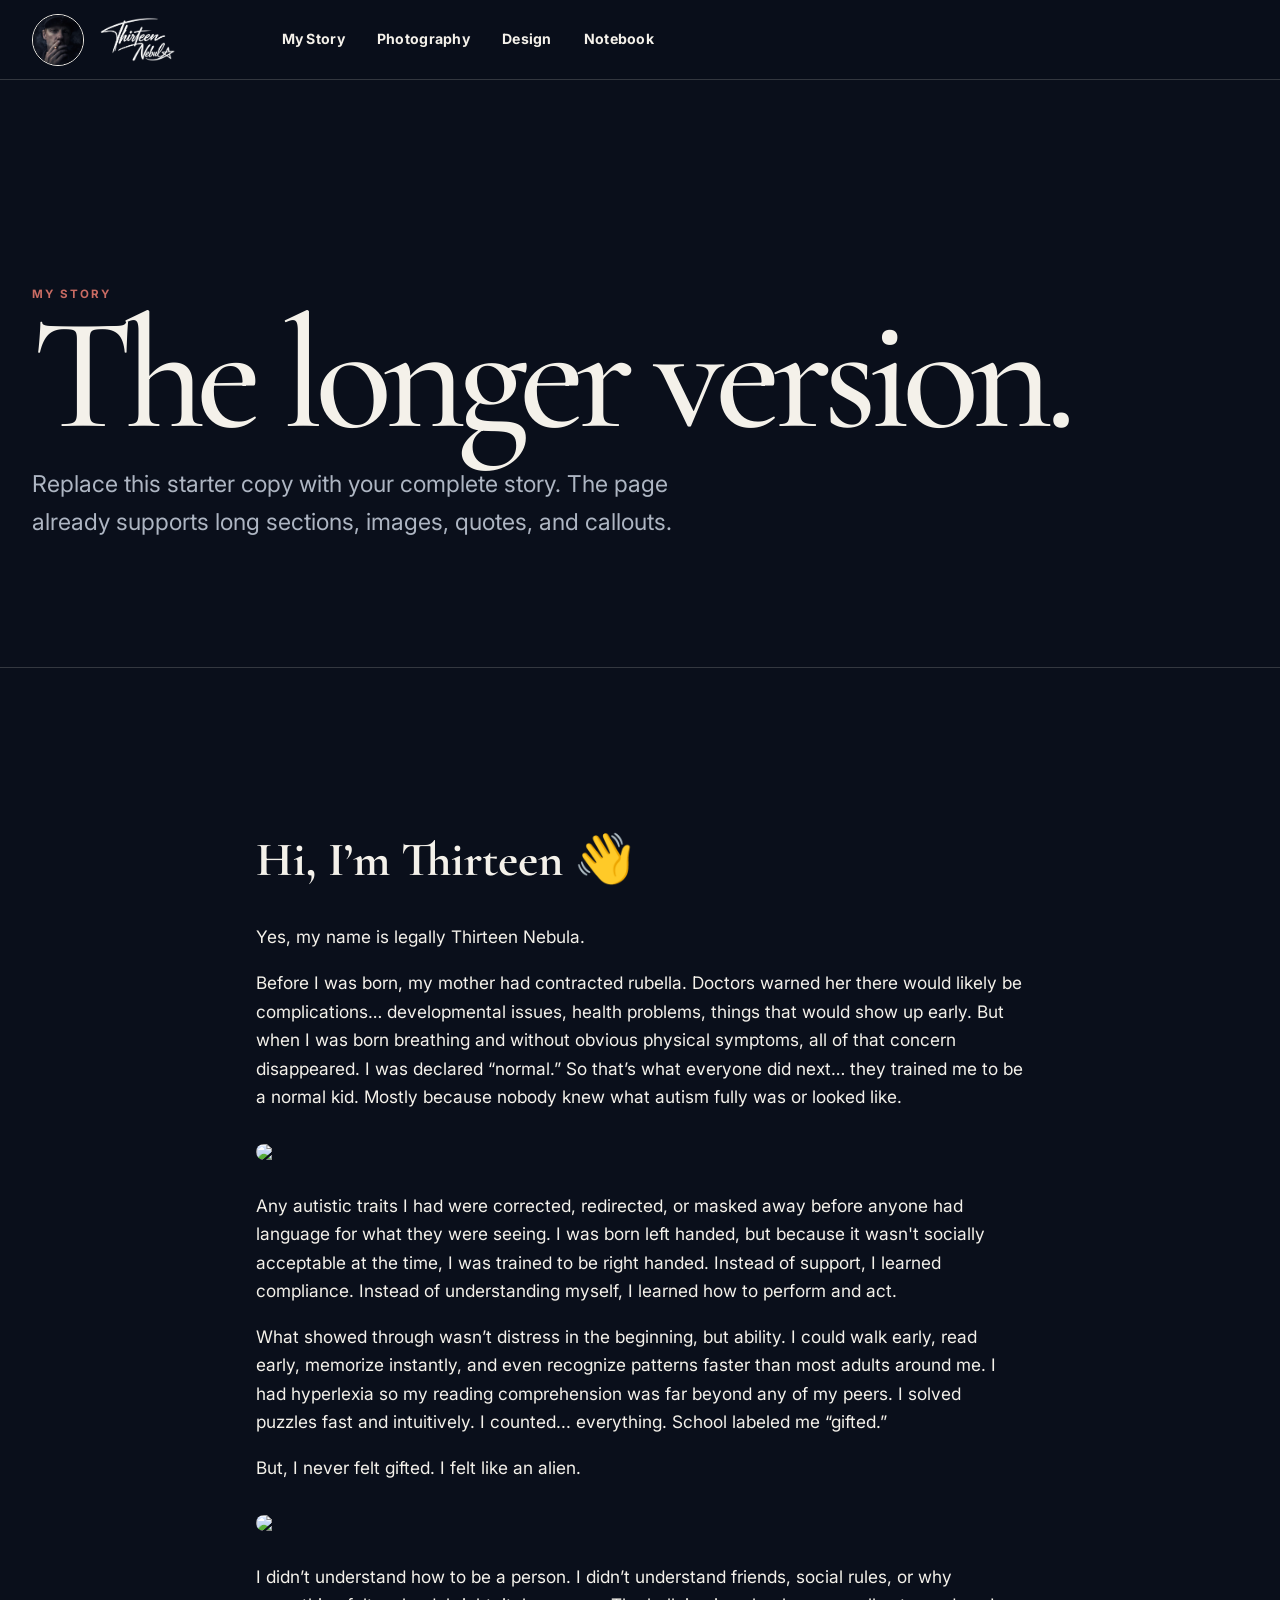
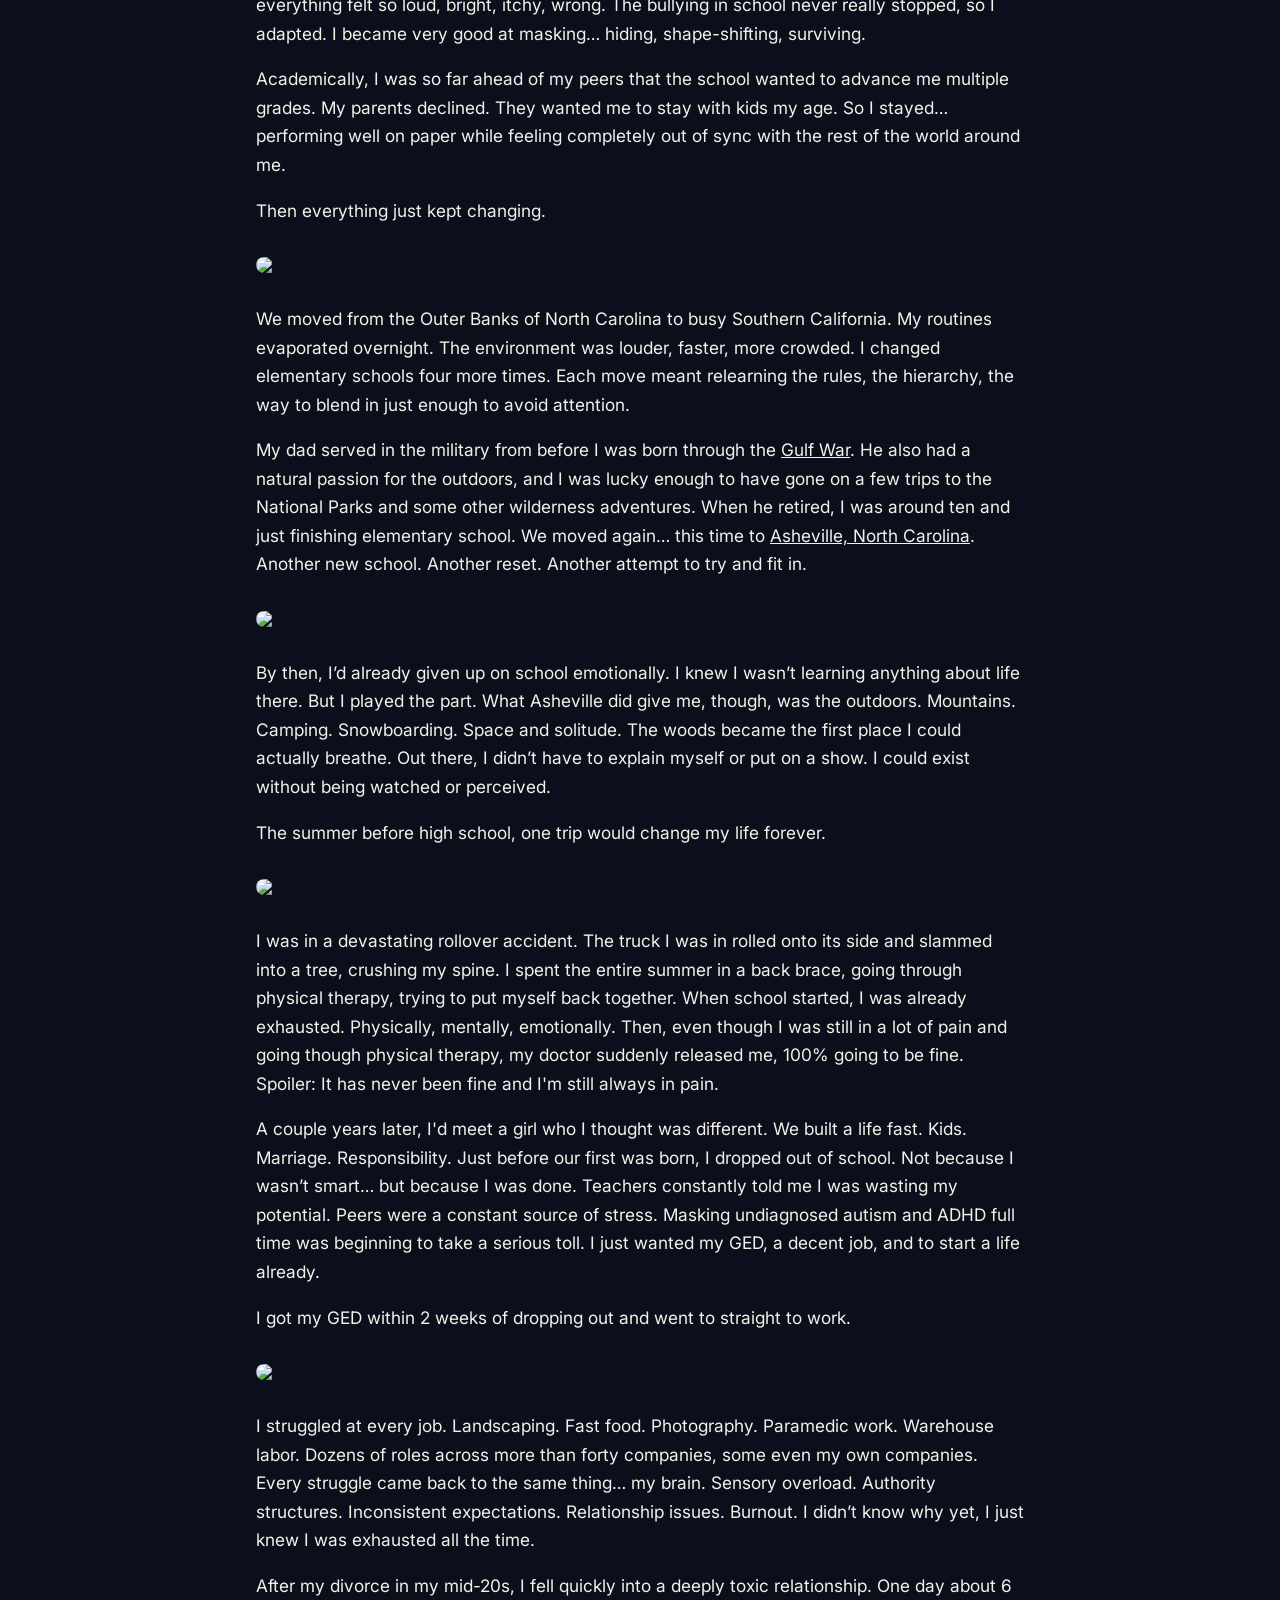
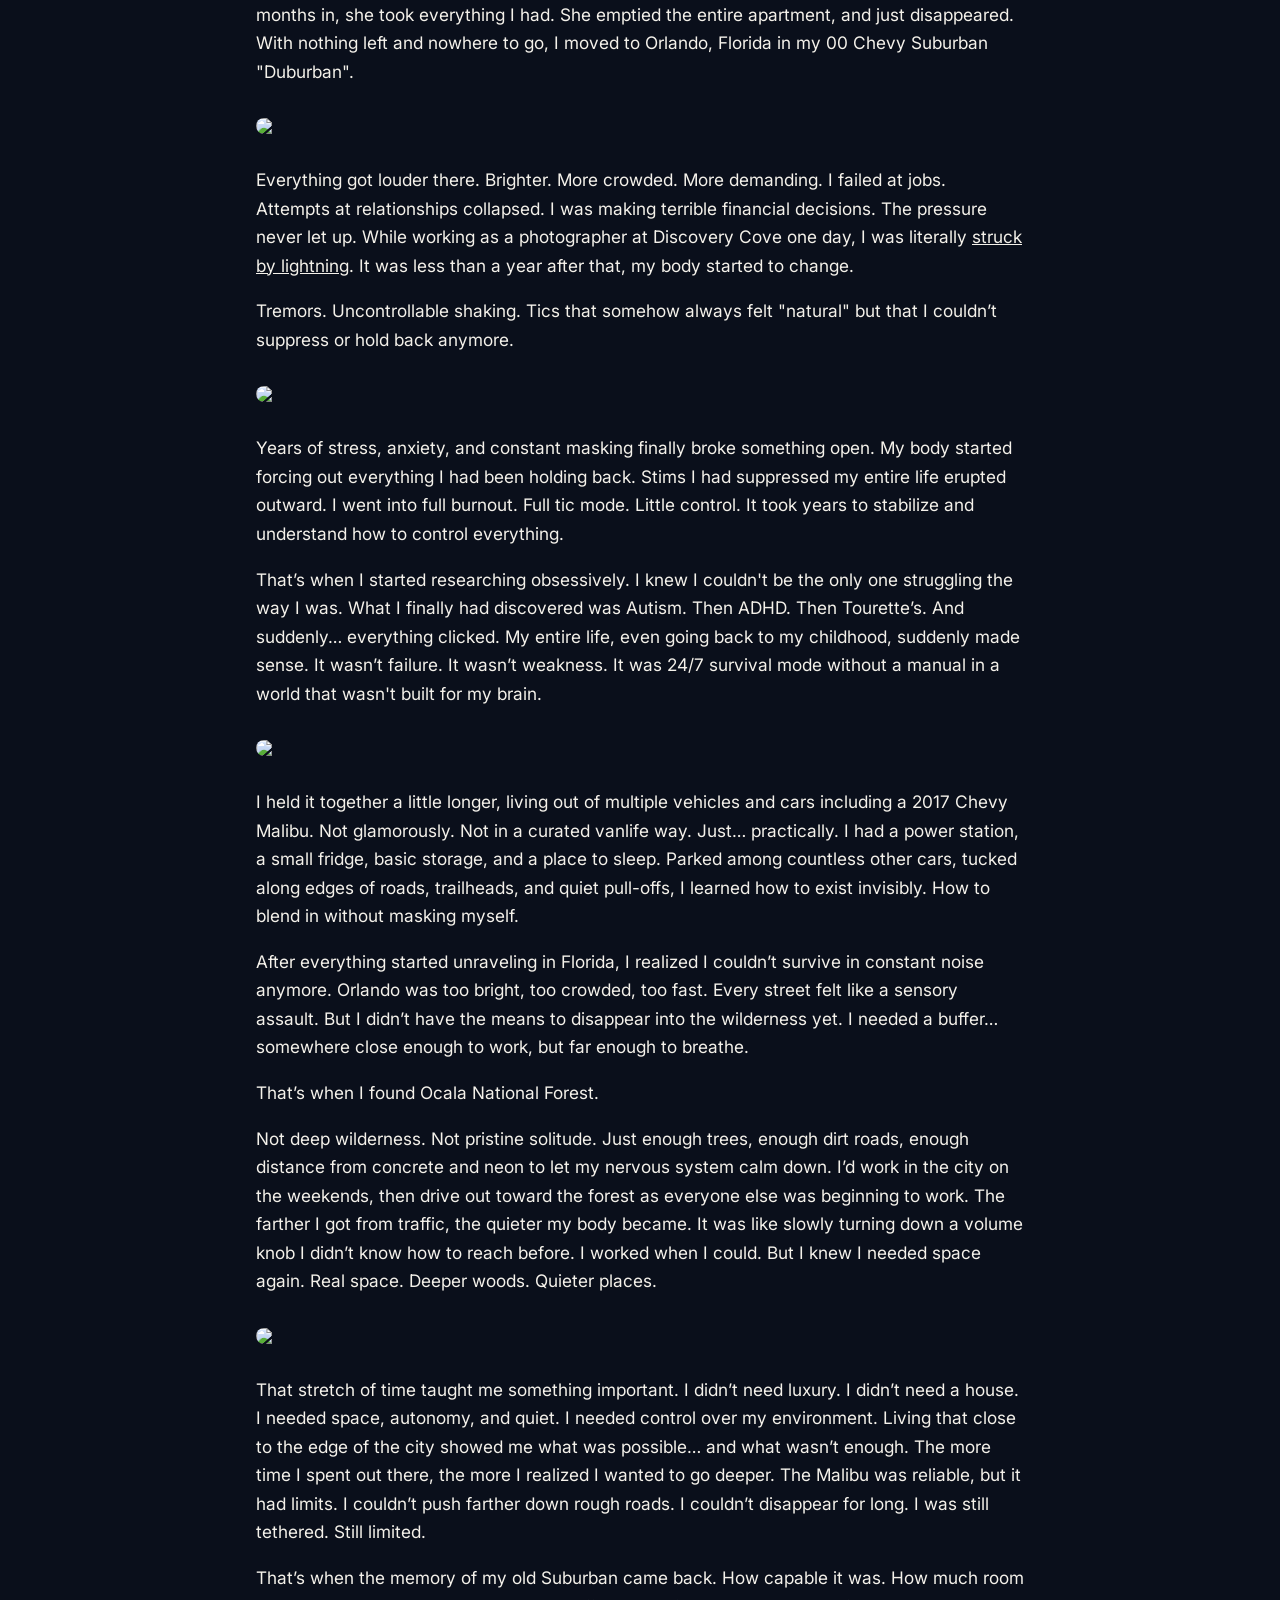
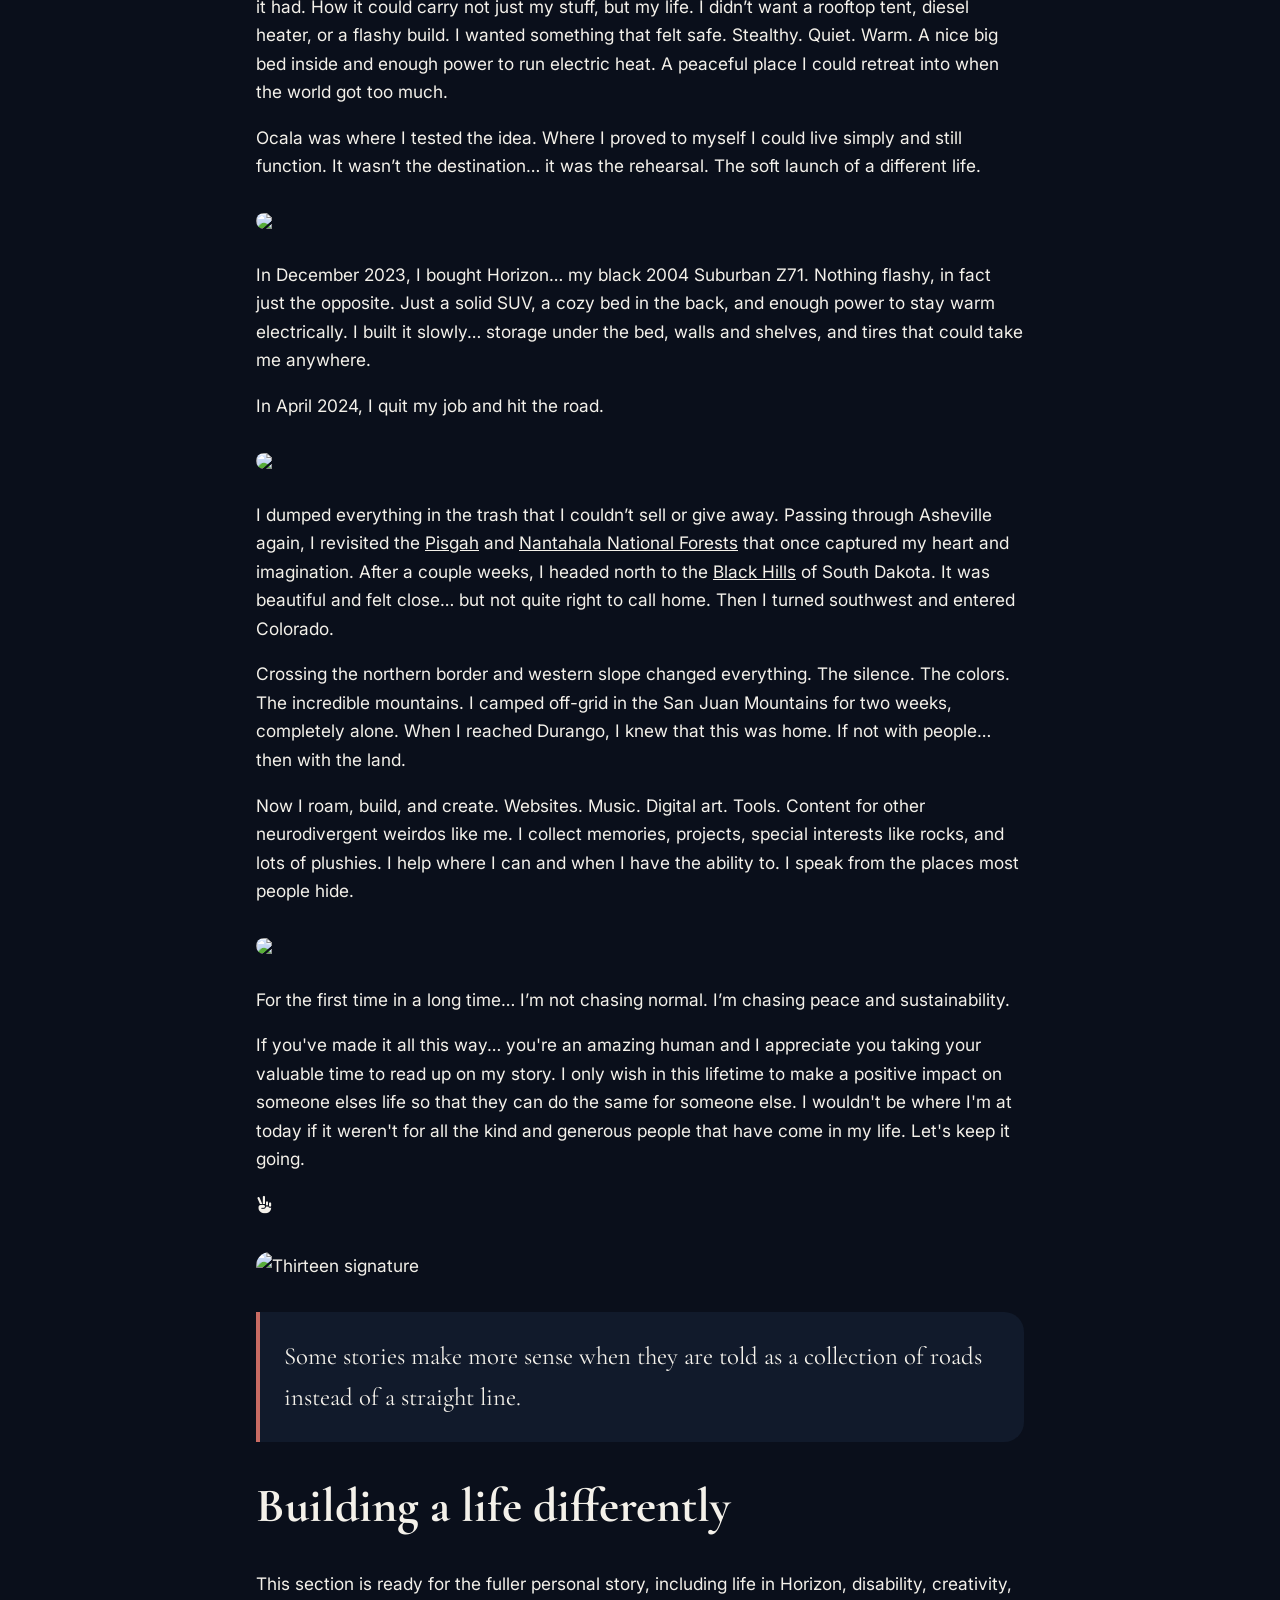
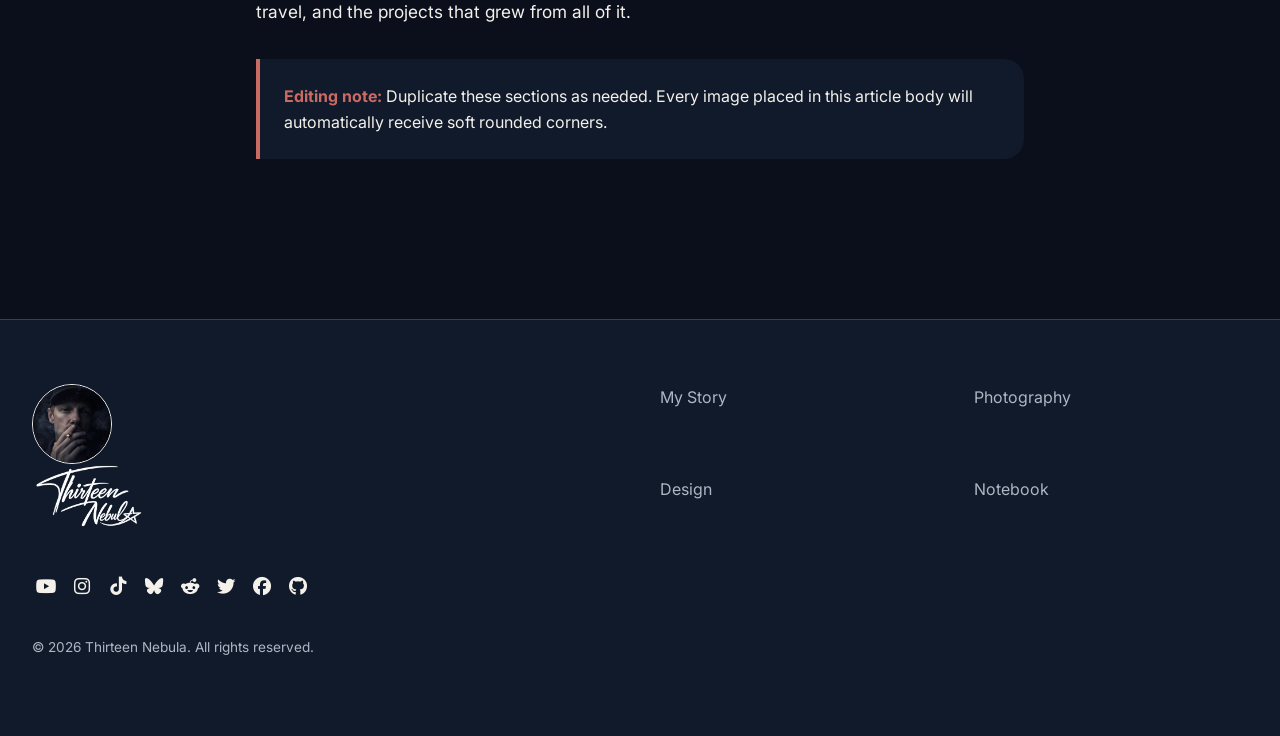
==== about.html @ b80ba657 "Replace text signature with image in about.html Updated the signature section with an image instead " ====
<!doctype html>
<html lang="en" data-theme="dark">
  <head>
    <meta charset="utf-8">
    <meta name="viewport" content="width=device-width,initial-scale=1">
    <meta name="description" content="Personal website of Thirteen Nebula.">
    <title>My Story | Thirteen Nebula</title>
    <link rel="stylesheet" href="css/styles.css">
    <script src="js/scripts.js" defer></script>
  </head>
  <body>
    <a class="skip-link" href="#main">Skip to content</a>
    <div data-include="includes/header.htm"></div>
    <main id="main">
      <header class="page-hero">
        <div class="shell">
          <p class="eyebrow">My Story</p>
          <h1 class="display">The longer version.</h1>
          <p class="lede">Replace this starter copy with your complete story. The page already supports long sections, images, quotes, and callouts.</p>
        </div>
      </header>
      <article class="article-body">
        <h2>Hi, I’m Thirteen 👋</h2>
          <p>Yes, my name is legally Thirteen Nebula.</p>
          <p>Before I was born, my mother had contracted rubella. Doctors warned her there would likely be complications… developmental issues, health problems, things that would show up early. But when I was born breathing and without obvious physical symptoms, all of that concern disappeared. I was declared “normal.” So that’s what everyone did next… they trained me to be a normal kid. Mostly because nobody knew what autism fully was or looked like.</p>
          <p><img src="/assets/images/about-01.jpeg" class="post-img" /></p>
          <p>Any autistic traits I had were corrected, redirected, or masked away before anyone had language for what they were seeing. I was born left handed, but because it wasn't socially acceptable at the time, I was trained to be right handed. Instead of support, I learned compliance. Instead of understanding myself, I learned how to perform and act.</p>
          <p>What showed through wasn’t distress in the beginning, but ability. I could walk early, read early, memorize instantly, and even recognize patterns faster than most adults around me. I had hyperlexia so my reading comprehension was far beyond any of my peers. I solved puzzles fast and intuitively. I counted... everything. School labeled me “gifted.”</p>
          <p>But, I never felt gifted. I felt like an alien.</p>
          <p><img src="/assets/images/about-02.jpeg" class="post-img" /></p>
          <p>I didn’t understand how to be a person. I didn’t understand friends, social rules, or why everything felt so loud, bright, itchy, wrong. The bullying in school never really stopped, so I adapted. I became very good at masking… hiding, shape-shifting, surviving.</p>
          <p>Academically, I was so far ahead of my peers that the school wanted to advance me multiple grades. My parents declined. They wanted me to stay with kids my age. So I stayed… performing well on paper while feeling completely out of sync with the rest of the world around me.</p>
          <p>Then everything just kept changing.</p>
          <p><img src="/assets/images/about-03.jpeg" class="post-img" /></p>
          <p>We moved from the Outer Banks of North Carolina to busy Southern California. My routines evaporated overnight. The environment was louder, faster, more crowded. I changed elementary schools four more times. Each move meant relearning the rules, the hierarchy, the way to blend in just enough to avoid attention.</p>
          <p>My dad served in the military from before I was born through the <a href="https://en.wikipedia.org/wiki/Gulf_War" target="_blank">Gulf War</a>. He also had a natural passion for the outdoors, and I was lucky enough to have gone on a few trips to the National Parks and some other wilderness adventures. When he retired, I was around ten and just finishing elementary school. We moved again… this time to <a href="https://www.exploreasheville.com" target="_blank">Asheville, North Carolina</a>. Another new school. Another reset. Another attempt to try and fit in.</p>
          <p><img src="/assets/images/about-04.jpeg" class="post-img" /></p>
          <p>By then, I’d already given up on school emotionally. I knew I wasn’t learning anything about life there. But I played the part. What Asheville did give me, though, was the outdoors. Mountains. Camping. Snowboarding. Space and solitude. The woods became the first place I could actually breathe. Out there, I didn’t have to explain myself or put on a show. I could exist without being watched or perceived.</p>
          <p>The summer before high school, one trip would change my life forever.</p>
          <p><img src="/assets/images/about-05.jpeg" class="post-img" /></p>
          <p>I was in a devastating rollover accident. The truck I was in rolled onto its side and slammed into a tree, crushing my spine. I spent the entire summer in a back brace, going through physical therapy, trying to put myself back together. When school started, I was already exhausted. Physically, mentally, emotionally. Then, even though I was still in a lot of pain and going though physical therapy, my doctor suddenly released me, 100% going to be fine. Spoiler: It has never been fine and I'm still always in pain.</p>
          <p>A couple years later, I'd meet a girl who I thought was different. We built a life fast. Kids. Marriage. Responsibility. Just before our first was born, I dropped out of school. Not because I wasn’t smart… but because I was done. Teachers constantly told me I was wasting my potential. Peers were a constant source of stress. Masking undiagnosed autism and ADHD full time was beginning to take a serious toll. I just wanted my GED, a decent job, and to start a life already.</p>
          <p>I got my GED within 2 weeks of dropping out and went to straight to work.</p>
          <p><img src="/assets/images/about-06.jpeg" class="post-img" /></p>
          <p>I struggled at every job. Landscaping. Fast food. Photography. Paramedic work. Warehouse labor. Dozens of roles across more than forty companies, some even my own companies. Every struggle came back to the same thing… my brain. Sensory overload. Authority structures. Inconsistent expectations. Relationship issues. Burnout. I didn’t know why yet, I just knew I was exhausted all the time.</p>
          <p>After my divorce in my mid-20s, I fell quickly into a deeply toxic relationship. One day about 6 months in, she took everything I had. She emptied the entire apartment, and just disappeared. With nothing left and nowhere to go, I moved to Orlando, Florida in my 00 Chevy Suburban "Duburban".</p>
          <p><img src="/assets/images/about-07.jpeg" class="post-img" /></p>
          <p>Everything got louder there. Brighter. More crowded. More demanding. I failed at jobs. Attempts at relationships collapsed. I was making terrible financial decisions. The pressure never let up. While working as a photographer at Discovery Cove one day, I was literally <a href="https://www.youtube.com/watch?v=GRbtaZYncjo" target="_blank">struck by lightning</a>. It was less than a year after that, my body started to change.</p>
          <p>Tremors. Uncontrollable shaking. Tics that somehow always felt "natural" but that I couldn’t suppress or hold back anymore.</p>
          <p><img src="/assets/images/about-08.gif" class="post-img" /></p>
          <p>Years of stress, anxiety, and constant masking finally broke something open. My body started forcing out everything I had been holding back. Stims I had suppressed my entire life erupted outward. I went into full burnout. Full tic mode. Little control. It took years to stabilize and understand how to control everything.</p>
          <p>That’s when I started researching obsessively. I knew I couldn't be the only one struggling the way I was. What I finally had discovered was Autism. Then ADHD. Then Tourette’s. And suddenly… everything clicked. My entire life, even going back to my childhood, suddenly made sense. It wasn’t failure. It wasn’t weakness. It was 24/7 survival mode without a manual in a world that wasn't built for my brain.</p>
          <p><img src="/assets/images/about-09.jpeg" class="post-img" /></p
          <p>I held it together a little longer, living out of multiple vehicles and cars including a 2017 Chevy Malibu. Not glamorously. Not in a curated vanlife way. Just… practically. I had a power station, a small fridge, basic storage, and a place to sleep. Parked among countless other cars, tucked along edges of roads, trailheads, and quiet pull-offs, I learned how to exist invisibly. How to blend in without masking myself.</p>
          <p>After everything started unraveling in Florida, I realized I couldn’t survive in constant noise anymore. Orlando was too bright, too crowded, too fast. Every street felt like a sensory assault. But I didn’t have the means to disappear into the wilderness yet. I needed a buffer… somewhere close enough to work, but far enough to breathe.</p>
          <p>That’s when I found Ocala National Forest.</p>
          <p>Not deep wilderness. Not pristine solitude. Just enough trees, enough dirt roads, enough distance from concrete and neon to let my nervous system calm down. I’d work in the city on the weekends, then drive out toward the forest as everyone else was beginning to work. The farther I got from traffic, the quieter my body became. It was like slowly turning down a volume knob I didn’t know how to reach before. I worked when I could. But I knew I needed space again. Real space. Deeper woods. Quieter places.</p>
          <p><img src="/assets/images/about-10.jpeg" class="post-img" /></p>
          <p>That stretch of time taught me something important. I didn’t need luxury. I didn’t need a house. I needed space, autonomy, and quiet. I needed control over my environment. Living that close to the edge of the city showed me what was possible… and what wasn’t enough. The more time I spent out there, the more I realized I wanted to go deeper. The Malibu was reliable, but it had limits. I couldn’t push farther down rough roads. I couldn’t disappear for long. I was still tethered. Still limited.</p>
          <p>That’s when the memory of my old Suburban came back. How capable it was. How much room it had. How it could carry not just my stuff, but my life. I didn’t want a rooftop tent, diesel heater, or a flashy build. I wanted something that felt safe. Stealthy. Quiet. Warm. A nice big bed inside and enough power to run electric heat. A peaceful place I could retreat into when the world got too much.</p>
          <p>Ocala was where I tested the idea. Where I proved to myself I could live simply and still function. It wasn’t the destination… it was the rehearsal. The soft launch of a different life.</p>
          <p><img src="/assets/images/about-11.jpeg" class="post-img" /></p>
          <p>In December 2023, I bought Horizon… my black 2004 Suburban Z71. Nothing flashy, in fact just the opposite. Just a solid SUV, a cozy bed in the back, and enough power to stay warm electrically. I built it slowly… storage under the bed, walls and shelves, and tires that could take me anywhere.</p>
          <p>In April 2024, I quit my job and hit the road.</p>
          <p><img src="/assets/images/about-12.jpeg" class="post-img" /></p>
          <p>I dumped everything in the trash that I couldn’t sell or give away. Passing through Asheville again, I revisited the <a href="https://www.fs.usda.gov/r08/northcarolina/recreation/pisgah-national-forest" target="_blank">Pisgah</a> and <a href="https://www.fs.usda.gov/r08/northcarolina/recreation/nantahala-national-forest" target="_blank">Nantahala National Forests</a> that once captured my heart and imagination. After a couple weeks, I headed north to the <a href="https://www.blackhillsbadlands.com/" target="_blank">Black Hills</a> of South Dakota. It was beautiful and felt close… but not quite right to call home. Then I turned southwest and entered Colorado.</p>
          <p>Crossing the northern border and western slope changed everything. The silence. The colors. The incredible mountains. I camped off-grid in the San Juan Mountains for two weeks, completely alone. When I reached Durango, I knew that this was home. If not with people… then with the land.</p>
          <p>Now I roam, build, and create. Websites. Music. Digital art. Tools. Content for other neurodivergent weirdos like me. I collect memories, projects, special interests like rocks, and lots of plushies. I help where I can and when I have the ability to. I speak from the places most people hide.</p>
          <p><img src="/assets/images/about-13.jpeg" class="post-img" /></p>
          <p>For the first time in a long time… I’m not chasing normal. I’m chasing peace and sustainability.</p>
          <p>If you've made it all this way… you're an amazing human and I appreciate you taking your valuable time to read up on my story. I only wish in this lifetime to make a positive impact on someone elses life so that they can do the same for someone else. I wouldn't be where I'm at today if it weren't for all the kind and generous people that have come in my life. Let's keep it going.</p>
          <div class="post-signature"><i class="fa-solid fa-hand-peace"></i>&nbsp;<img src="img/signature-tw" alt="Thirteen signature"></div>
        <blockquote>Some stories make more sense when they are told as a collection of roads instead of a straight line.</blockquote>
        <h2>Building a life differently</h2>
        <p>This section is ready for the fuller personal story, including life in Horizon, disability, creativity, travel, and the projects that grew from all of it.</p>
        <div class="callout">
          <strong>Editing note:</strong> Duplicate these sections as needed. Every image placed in this article body will automatically receive soft rounded corners.
        </div>
      </article>
    </main>
    
    <div data-include="includes/footer.htm"></div>
    
  </body>
</html>
---- css/styles.css ----
@import url('https://fonts.googleapis.com/css2?family=Cormorant+Garamond:wght@500;600&family=Inter:wght@400;500;600;700&display=swap');
@import url('https://cdnjs.cloudflare.com/ajax/libs/font-awesome/6.7.2/css/all.min.css');

:root{
  --bg:#0a0f1b;
  --surface:#111a2b;
  --surface-2:#182338;
  --text:#f4f1ea;
  --muted:#aeb6c3;
  --accent:#c96b63;
  --line:rgba(244,241,234,.18);
  --shadow:0 24px 70px rgba(0,0,0,.3);
  --radius:1.25rem;
  --nav-h:5rem;
  color-scheme:dark
}
:root[data-theme="light"]{
  --bg:#f7f5f0;
  --surface:#fff;
  --surface-2:#ebe8e1;
  --text:#111827;
  --muted:#596272;
  --accent:#a84f48;
  --line:rgba(17,24,39,.18);
  --shadow:0 24px 70px rgba(17,24,39,.12);
  color-scheme:light
}
*{box-sizing:border-box}html{scroll-behavior:smooth;scroll-padding-top:6rem}body{margin:0;background:var(--bg);color:var(--text);font-family:Inter,Arial,sans-serif;line-height:1.65}
body.menu-open{overflow:hidden}img{display:block;max-width:100%}a{color:inherit}
button,input,select{font:inherit}.shell{width:min(100% - 2rem,78rem);margin-inline:auto}
.skip-link{position:fixed;left:1rem;top:-4rem;z-index:1000;background:var(--accent);padding:.75rem 1rem;border-radius:999px}
.skip-link:focus{top:1rem}
.eyebrow{margin:0;color:var(--accent);font-size:.72rem;font-weight:700;letter-spacing:.17em;text-transform:uppercase}
.signature-h{width:80vw;height:auto;margin:0;}
.display{margin:.4rem 0;font-family:'Cormorant Garamond',Georgia,serif;font-size:clamp(4.5rem,15vw,10rem);font-weight:500;line-height:.82;letter-spacing:-.055em}
.section-title{max-width:11ch;margin:.45rem 0 1.4rem;font-family:'Cormorant Garamond',Georgia,serif;font-size:clamp(3rem,8vw,6.3rem);font-weight:500;line-height:.9;letter-spacing:-.045em}
.lede{max-width:42rem;font-size:clamp(1.1rem,2.4vw,1.45rem);color:var(--muted)}
.section{padding-block:clamp(5rem,11vw,10rem)}
.section--surface{background:var(--surface)}
.button,.text-link{
  display:inline-flex;
  align-items:center;
                   gap:.65rem;
                   border:1px solid var(--line);
                   border-radius:999px;
                   padding:.82rem 1.15rem;
                   background:transparent;
                   color:var(--text);
                   font-weight:700;
                   text-decoration:none;
                   cursor:pointer}
.button:hover,.button:focus-visible,.text-link:hover,.text-link:focus-visible{border-color:var(--accent);color:var(--accent)}
.site-header{position:fixed;inset:auto 1rem 1rem auto;z-index:100}
.menu-toggle{width:4.3rem;height:4.3rem;border:1px solid rgba(255,255,255,.6);border-radius:50%;padding:.22rem;background:#0a0f1b;box-shadow:var(--shadow);cursor:pointer}
.menu-toggle img{width:100%;height:100%;border-radius:50%;object-fit:cover}
.nav-panel{position:fixed;inset:0;display:flex;flex-direction:column;padding:clamp(2rem,8vw,5rem);background:var(--bg);transform:translateY(105%);transition:transform .35s ease;overflow:auto}
.menu-open .nav-panel{transform:none}
.nav-brand{display:grid;justify-items:start;gap:1rem;text-decoration:none}
.nav-brand__profile{width:6rem;aspect-ratio:1;border-radius:50%;border:1px solid var(--text);object-fit:cover}
.nav-brand__signature{width:min(17rem,70vw);max-height:5rem;object-fit:contain;object-position:left center}
.nav-links{display:grid;gap:.25rem;margin:2.5rem 0}
.nav-links a{font-family:'Cormorant Garamond',Georgia,serif;font-size:clamp(2.5rem,11vw,5rem);line-height:1;text-decoration:none}
.nav-links a:hover{color:var(--accent)}
.nav-actions{display:flex;align-items:center;gap:.75rem;margin-top:auto}
.icon-button {
  display: grid;
  place-items: center;
  width: 2.7rem;
  height: 2.7rem;
  border: 1px solid var(--line);
  border-radius: 50%;
  background: transparent;
  color: var(--text);
  cursor: pointer;
}

.socials {
  display: flex;
  flex-wrap: nowrap;
  align-items: center;
  gap: 0.3rem;
}

.socials a {
  display: grid;
  place-items: center;
  width: 1.8rem;
  height: 2.2rem;
  padding: 0;
  border: 0;
  border-radius: 0;
  background: transparent;
  color: var(--text);
  font-size: 1.15rem;
  text-decoration: none;
}

.socials a:hover,
.socials a:focus-visible {
  color: var(--accent);
}

.nav-close {
  position: absolute;
  right: 1.25rem;
  top: 1.25rem;
}
.socials{display:flex;flex-wrap:wrap;gap:.45rem}
.nav-close{position:absolute;right:1.25rem;top:1.25rem}
.hero{min-height:100svh;display:grid;align-items:end;position:relative;isolation:isolate}
.hero__media{position:absolute;inset:0;z-index:-2;width:100%;height:100%;object-fit:cover}
.hero::after{content:'';position:absolute;inset:0;z-index:-1;background:linear-gradient(to top,rgba(5,8,15,.96),rgba(5,8,15,.34) 55%,rgba(5,8,15,.12)),linear-gradient(to right,rgba(5,8,15,.55),transparent 70%)}
.hero__copy{padding-block:9rem 3rem}
.hero .lede{color:#e1e5eb}
.hero .eyebrow,.hero .display,.hero .lede{color:#f4f1ea}
.story-grid{display:grid;gap:2rem}
.story-copy{max-width:42rem}
.gallery-grid{display:grid;gap:1rem}
.media-card{position:relative;overflow:hidden;border-radius:var(--radius);background:var(--surface-2);min-height:25rem}
.media-card img{width:100%;height:100%;object-fit:cover;transition:transform .5s ease}
.media-card:hover img{transform:scale(1.025)}
.media-card__label{
  position:absolute;
  inset:auto 1rem 1rem;
  display:flex;
  justify-content:space-between;
  gap:1rem;
  padding:.75rem 1rem;
  border-radius:999px;
  background:rgba(7,10,18,.76);
  color:#fff;
  backdrop-filter:blur(10px);
}
.numbers{padding-block:clamp(3.5rem,8vw,6rem);border-block:1px solid var(--line)}
.numbers-grid{display:grid;grid-template-columns:repeat(2,1fr);gap:1px;background:var(--line)}
.stat{min-height:12rem;display:grid;place-items:center;text-align:center;padding:1.5rem;background:var(--bg)}
.stat i{font-size:1.75rem;color:var(--accent)}
.stat strong{display:block;font-size:clamp(2.5rem,6vw,3.8rem);line-height:1}
.stat span{color:var(--muted);font-size:.82rem}
.stat.is-visible{animation:stat-pop 1.2s cubic-bezier(.2,.9,.2,1)}@keyframes stat-pop{0%{transform:translateY(2rem) scale(.94);opacity:0}60%{transform:translateY(-.35rem) scale(1.035);opacity:1}100%{transform:none}}
.post-grid{display:grid;gap:1.25rem}
.post-card{display:grid;overflow:hidden;border:1px solid var(--line);border-radius:var(--radius);background:var(--surface);text-decoration:none;box-shadow:0 0 0 transparent;transition:transform .25s,box-shadow .25s}
.post-card:hover{transform:translateY(-5px);box-shadow:var(--shadow)}.post-card img{width:100%;height:15rem;object-fit:cover}
.post-card__body{padding:1.4rem}
.post-meta{display:flex;flex-wrap:wrap;gap:.55rem;margin-bottom:.9rem;color:var(--muted);font-size:.76rem;text-transform:uppercase;letter-spacing:.08em}
.post-meta span{padding:.25rem .55rem;border:1px solid var(--line);border-radius:999px}
.post-card h3{margin:0 0 .6rem;font-family:'Cormorant Garamond',Georgia,serif;font-size:2.1rem;line-height:1}
.post-card p{margin:0;color:var(--muted)}
.page-hero{padding-block:clamp(9rem,16vw,13rem) clamp(4rem,8vw,7rem);border-bottom:1px solid var(--line)}
.filters{display:grid;gap:1rem;margin:2rem 0 3rem;padding:1.25rem;border:1px solid var(--line);border-radius:var(--radius);background:var(--surface)}
.field{display:grid;gap:.4rem}
.field label{font-size:.78rem;font-weight:700;text-transform:uppercase;letter-spacing:.08em;color:var(--muted)}
.field input,.field select{width:100%;border:1px solid var(--line);border-radius:.8rem;padding:.85rem 1rem;background:var(--bg);color:var(--text)}
.archive-group{margin-bottom:4rem}
.archive-group h2{font-family:'Cormorant Garamond',Georgia,serif;font-size:clamp(2.4rem,6vw,4rem);font-weight:500}
.folder-note{color:var(--muted)}
.article-hero{
  min-height:75svh;
  display:grid;
  align-items:end;
  position:relative;
  isolation:isolate;
  color:#fff
}
.article-hero img{position:absolute;inset:0;z-index:-2;width:100%;height:100%;object-fit:cover}
.article-hero::after{content:'';position:absolute;inset:0;z-index:-1;background:linear-gradient(to top,rgba(5,8,15,.96),rgba(5,8,15,.18))}
.article-hero__copy{padding-block:8rem 3rem}
.article-title{max-width:12ch;margin:.6rem 0;font-family:'Cormorant Garamond',Georgia,serif;font-size:clamp(3.6rem,10vw,8rem);font-weight:500;line-height:.86;letter-spacing:-.045em}
.article-body{width:min(100% - 2rem,48rem);margin-inline:auto;padding-block:clamp(4rem,10vw,8rem);font-size:1.08rem}
.article-body h2,.article-body h3{font-family:'Cormorant Garamond',Georgia,serif;line-height:1}
.article-body h2{font-size:3rem}
.article-body h3{font-size:2rem}
.article-body img{margin:2rem 0;border-radius:var(--radius)}
blockquote,.callout{margin:2rem 0;padding:1.5rem;border-left:4px solid var(--accent);border-radius:0 var(--radius) var(--radius) 0;background:var(--surface);font-family:'Cormorant Garamond',Georgia,serif;font-size:1.55rem}
.callout{font-family:Inter,Arial,sans-serif;font-size:1rem}
.callout strong{color:var(--accent)}
pre{overflow:auto;margin:2rem 0;padding:1.25rem;border:1px solid var(--line);border-radius:var(--radius);background:#050913;color:#eef2ff}
code{font-family:'SFMono-Regular',Consolas,monospace}
.site-footer{padding-block:4rem;border-top:1px solid var(--line);background:var(--surface)}
.footer-grid{display:grid;gap:2.5rem}
.footer-brand img:first-child{width:5rem;aspect-ratio:1;border:1px solid var(--text);border-radius:50%;object-fit:cover}
.footer-brand img:last-child{width:13rem;max-height:4rem;object-fit:contain;object-position:left}
.footer-links{display:grid;grid-template-columns:repeat(2,1fr);gap:2.5rem}
.footer-links a{text-decoration:none;color:var(--muted)}
.copyright{margin-top:2rem;color:var(--muted);font-size:.85rem}
@media(min-width:760px){
  .shell{width:min(100% - 4rem,78rem)}
  .story-grid{grid-template-columns:1.1fr .8fr;gap:clamp(3rem,8vw,8rem)}
  .gallery-grid{grid-template-columns:repeat(3,1fr)}
  .numbers-grid{grid-template-columns:repeat(4,1fr)}
  .post-grid{grid-template-columns:repeat(3,1fr)}
  .filters{grid-template-columns:2fr repeat(3,1fr);align-items:end}
  .footer-grid{grid-template-columns:1.2fr .8fr .8fr}
}
@media(min-width:1050px){
  html{
    scroll-padding-top:calc(var(--nav-h) + 1rem);
  }
  body{
    padding-left:0;
  }
  .site-header{
    position:sticky;
    inset:auto;
    top:0;
    width:100%;
    height:var(--nav-h);
    border-right:0;
    border-bottom:1px solid var(--line);
    background:color-mix(in srgb,var(--bg) 92%,transparent);
    backdrop-filter:blur(18px);
    -webkit-backdrop-filter:blur(18px);
  }
  .signature-h{max-width:800px;}
  .menu-toggle,
  .nav-close{
    display:none;
  }

  .nav-panel{
    position:static;
    inset:auto;
    width:min(100% - 4rem,78rem);
    height:100%;
    margin-inline:auto;
    padding:0;
    display:grid;
    grid-template-columns:auto 1fr auto;
    align-items:center;
    gap:2rem;
    transform:none;
    overflow:visible;
    background:transparent;
  }

  .nav-brand{
    display:flex;
    align-items:center;
    gap:.85rem;
    min-width:max-content;
  }

  .nav-brand__profile{
    width:3.25rem;
  }

  .nav-brand__signature{
    width:9.5rem;
    max-height:2.8rem;
  }

  .nav-links{
    display:flex;
    align-items:center;
    justify-content:flex-start;
    gap:clamp(1rem,2.5vw,2.25rem);
    margin:0;
  }

  .nav-links a{
    font-family:Inter,Arial,sans-serif;
    font-size:.88rem;
    font-weight:700;
    letter-spacing:.02em;
    white-space:nowrap;
  }

  .nav-actions{
    align-items:center;
    flex-direction:row;
    margin:0;
  }

  .nav-actions .socials{
    display:none;
  }

  .shell{
    width:min(100% - 4rem,78rem);
  }

  .hero{
    min-height:calc(100svh - var(--nav-h));
  }

  .hero__copy{
    padding-left:0;
  }

  .footer-grid{
    grid-template-columns:1fr 1fr;
  }
}
@media(prefers-reduced-motion:reduce){*,*::before,*::after{scroll-behavior:auto!important;animation-duration:.01ms!important;animation-iteration-count:1!important;transition-duration:.01ms!important}}
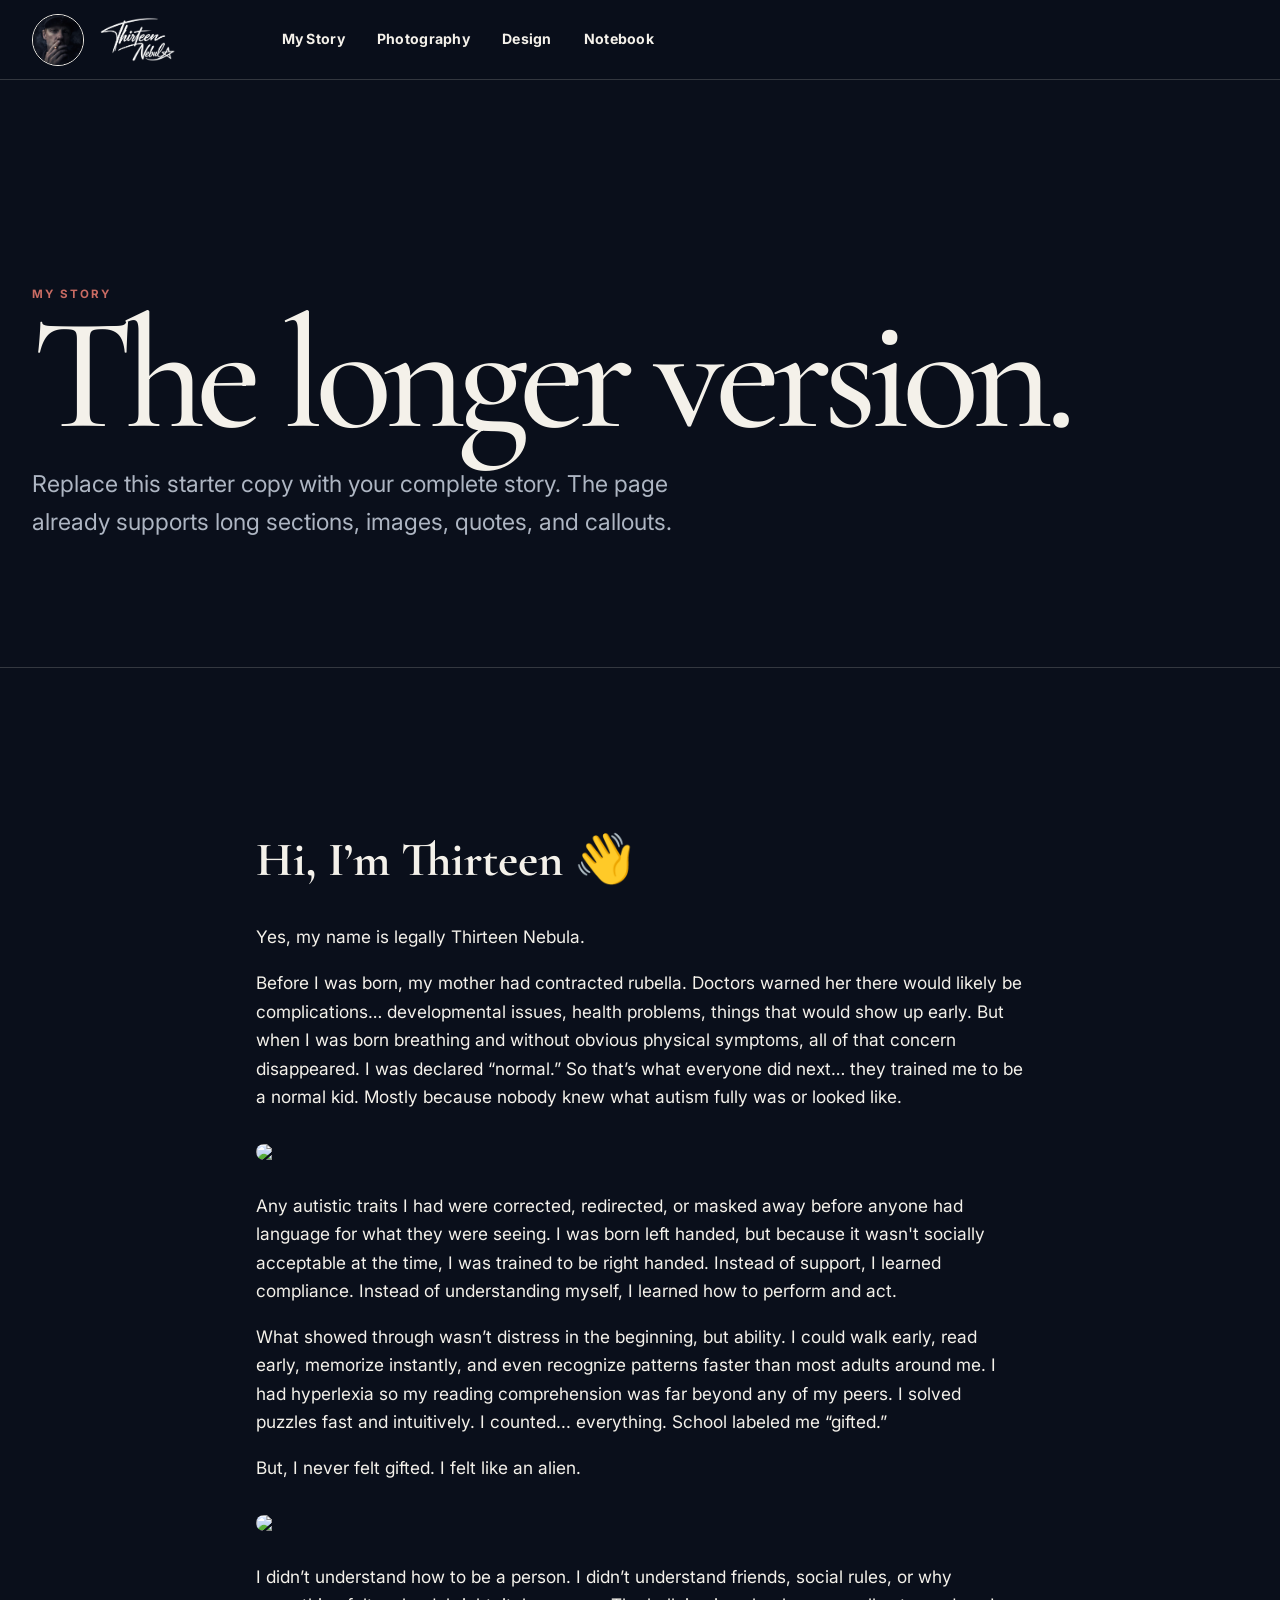
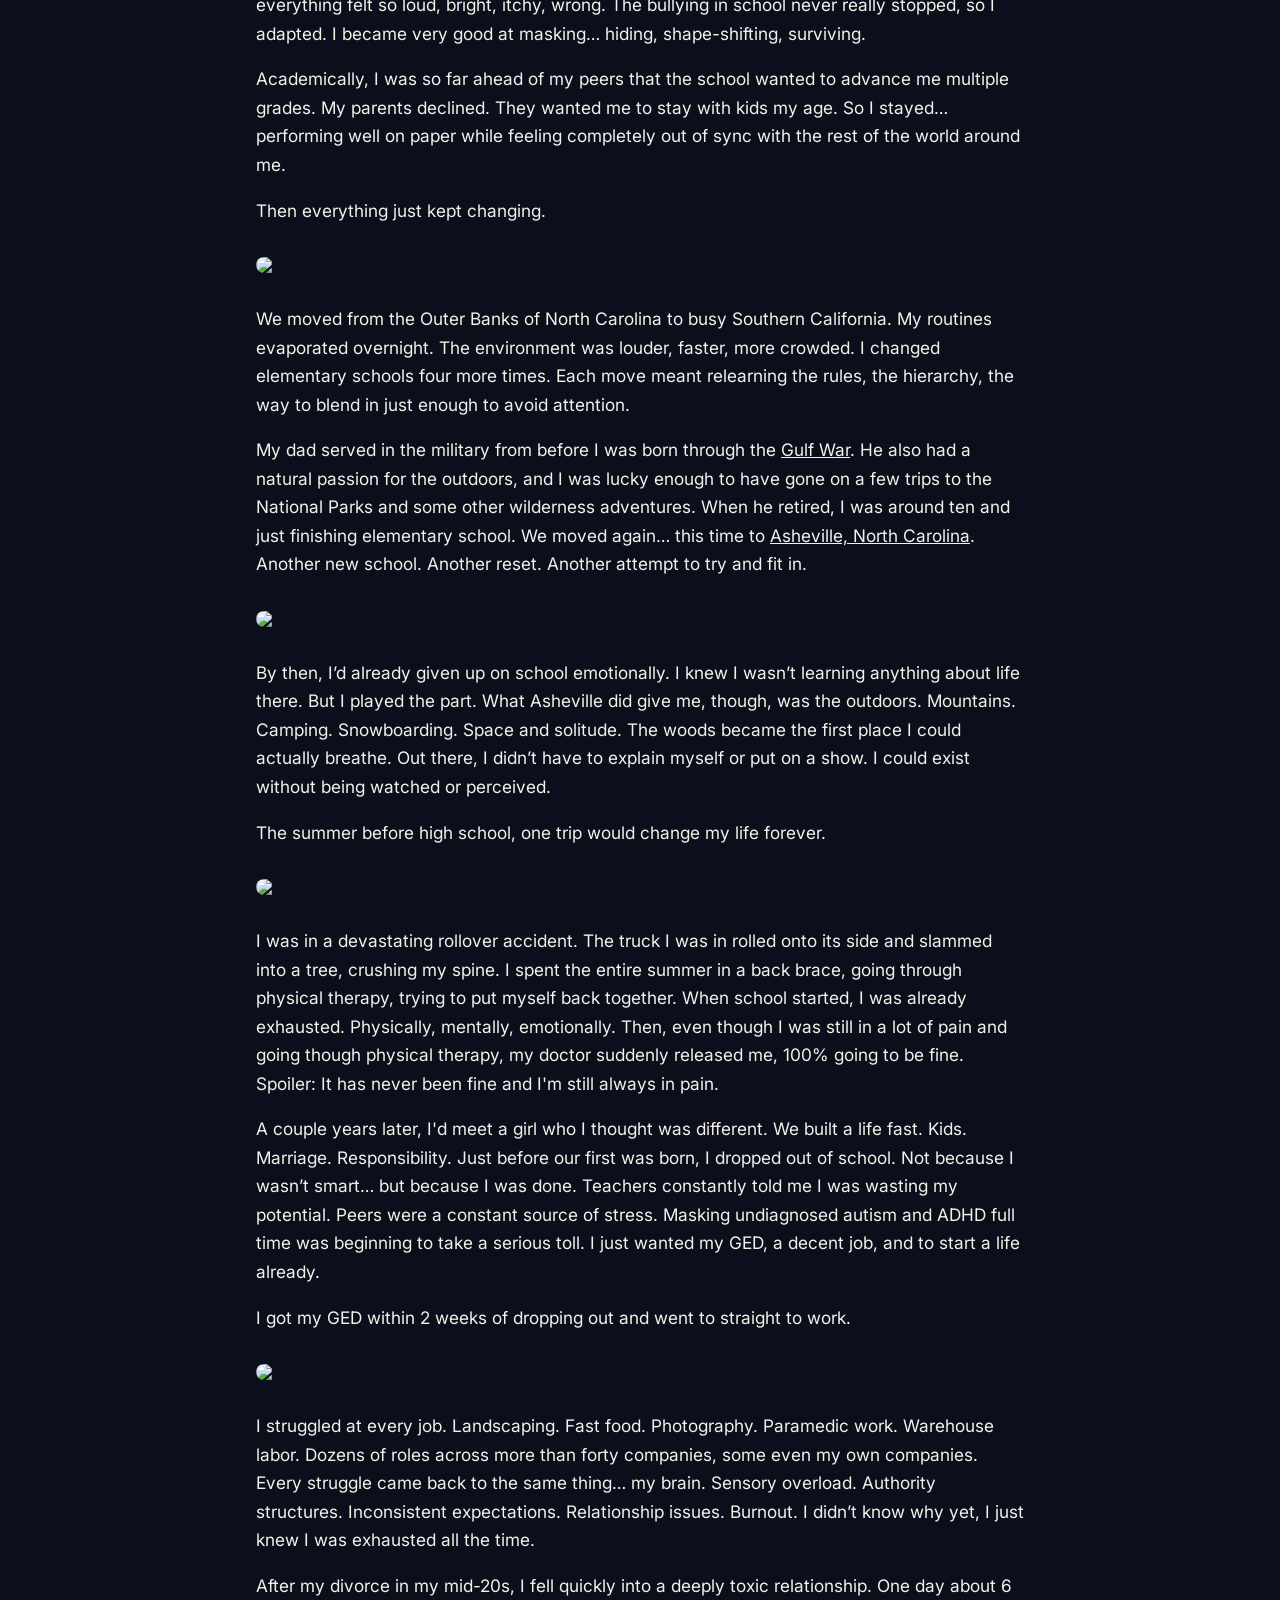
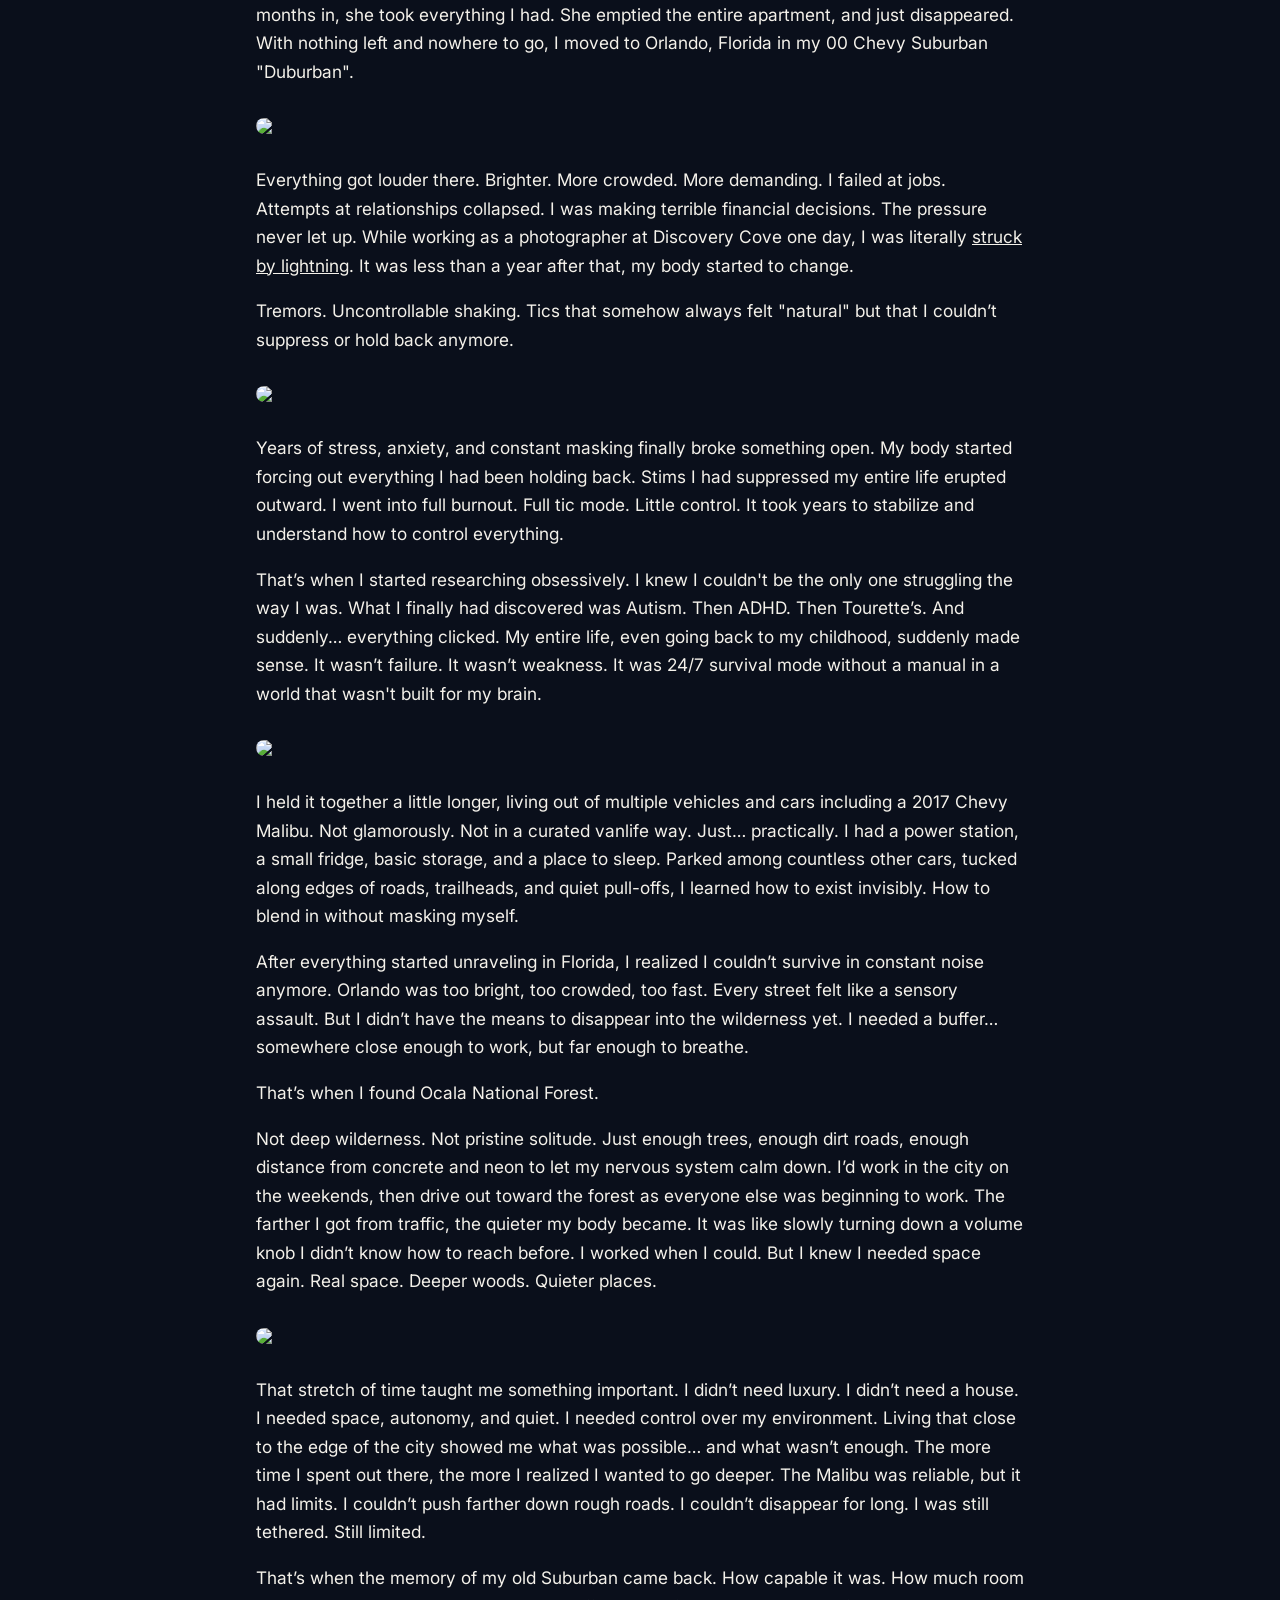
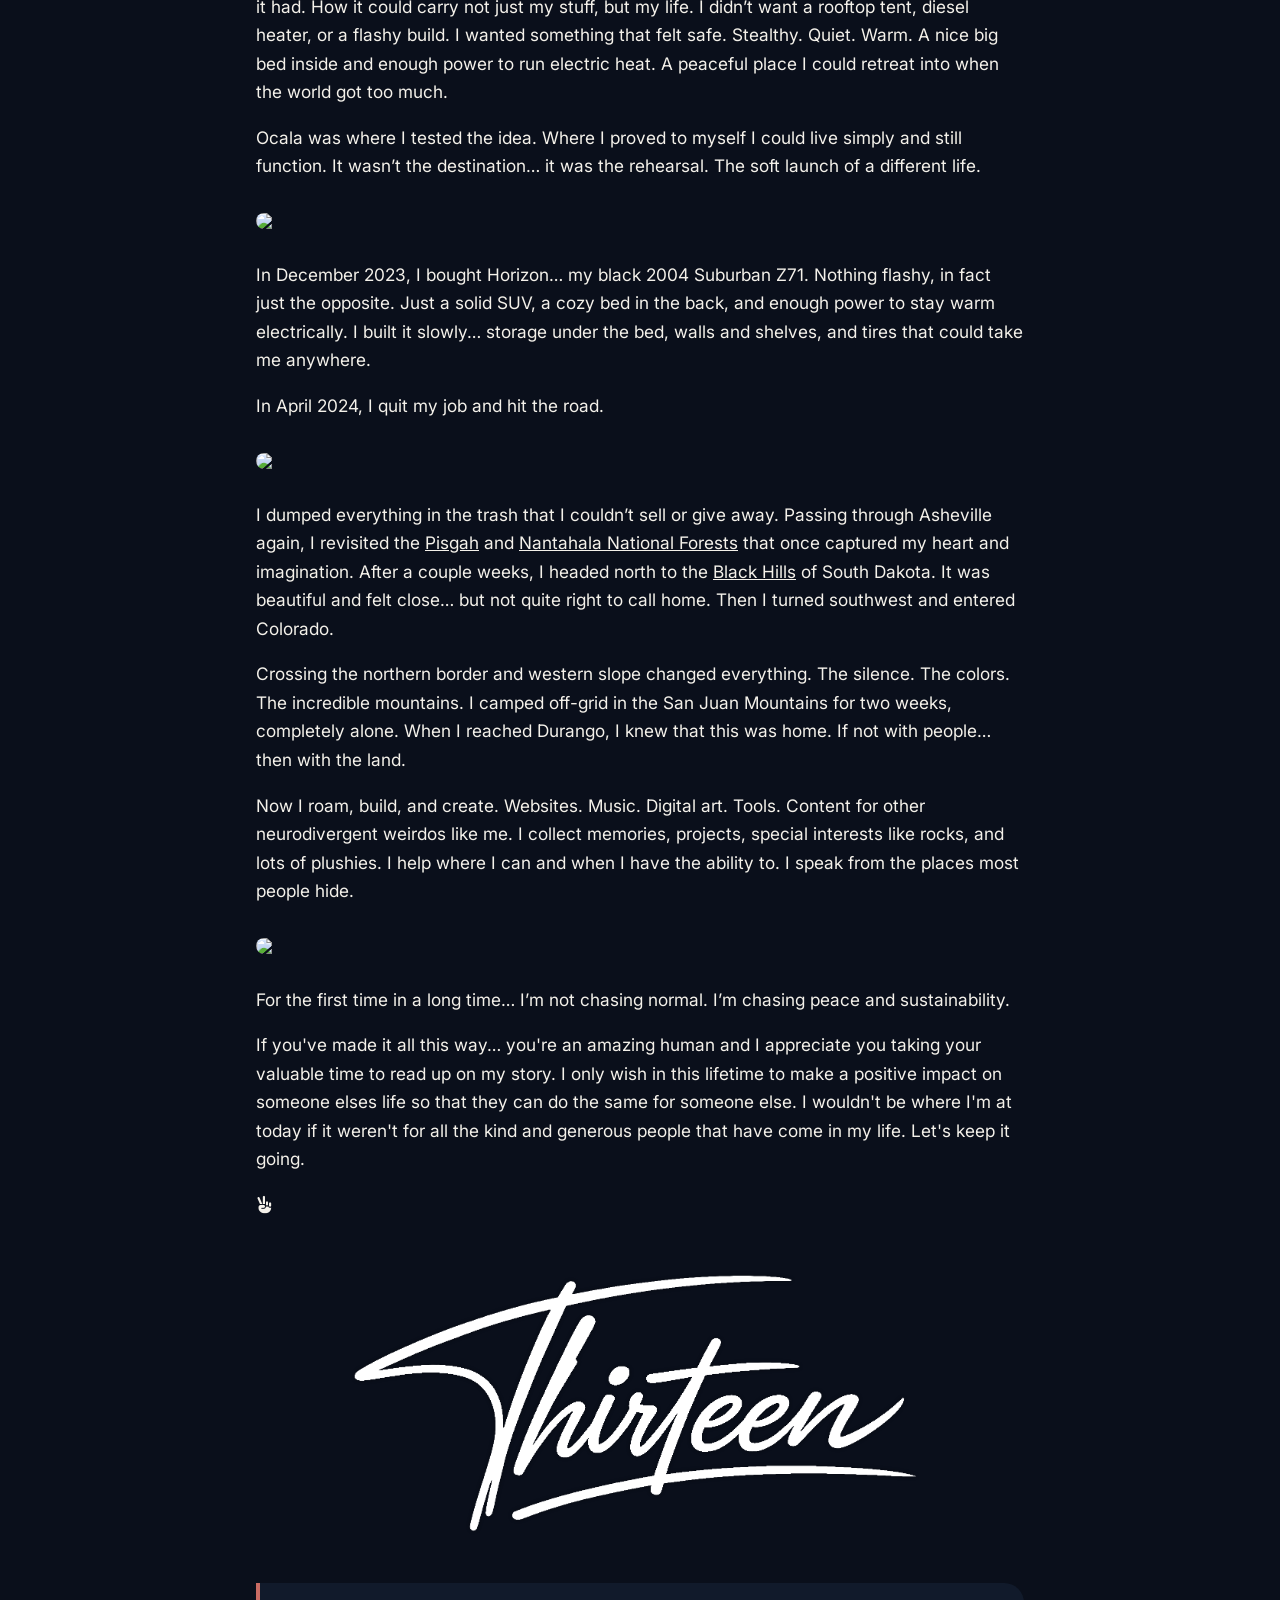
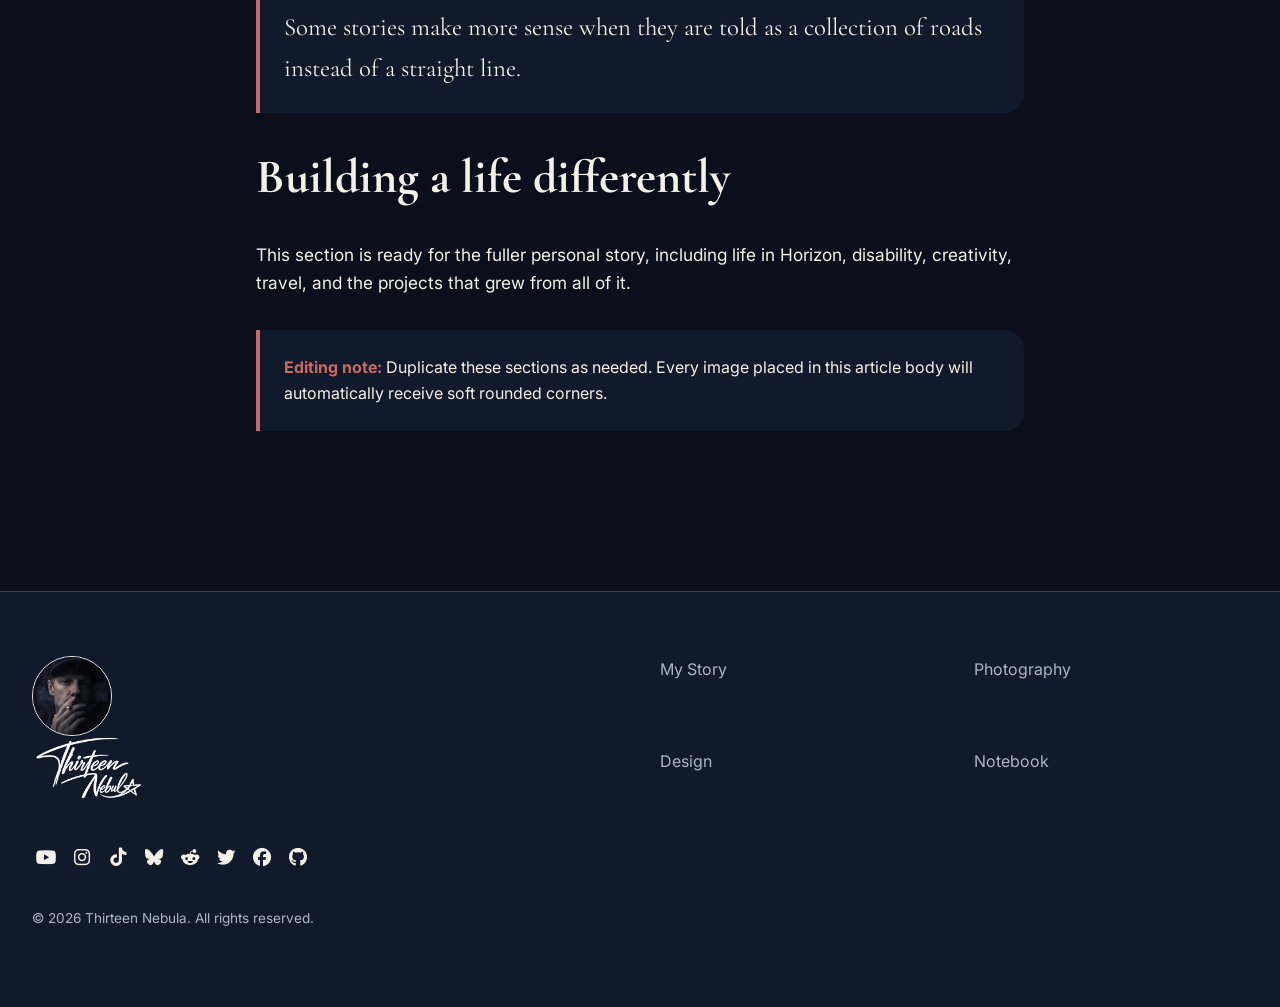
==== commit 2fa49b64: "Fix signature image source in about.html Updated the signature image source to include the correct f" ====
--- a/about.html
+++ b/about.html
@@ -69,7 +69,7 @@
           <p><img src="/assets/images/about-13.jpeg" class="post-img" /></p>
           <p>For the first time in a long time… I’m not chasing normal. I’m chasing peace and sustainability.</p>
           <p>If you've made it all this way… you're an amazing human and I appreciate you taking your valuable time to read up on my story. I only wish in this lifetime to make a positive impact on someone elses life so that they can do the same for someone else. I wouldn't be where I'm at today if it weren't for all the kind and generous people that have come in my life. Let's keep it going.</p>
-          <div class="post-signature"><i class="fa-solid fa-hand-peace"></i>&nbsp;<img src="img/signature-tw" alt="Thirteen signature"></div>
+          <div class="post-signature"><i class="fa-solid fa-hand-peace"></i>&nbsp;<img src="img/signature-tw.png" alt="Thirteen signature"></div>
         <blockquote>Some stories make more sense when they are told as a collection of roads instead of a straight line.</blockquote>
         <h2>Building a life differently</h2>
         <p>This section is ready for the fuller personal story, including life in Horizon, disability, creativity, travel, and the projects that grew from all of it.</p>
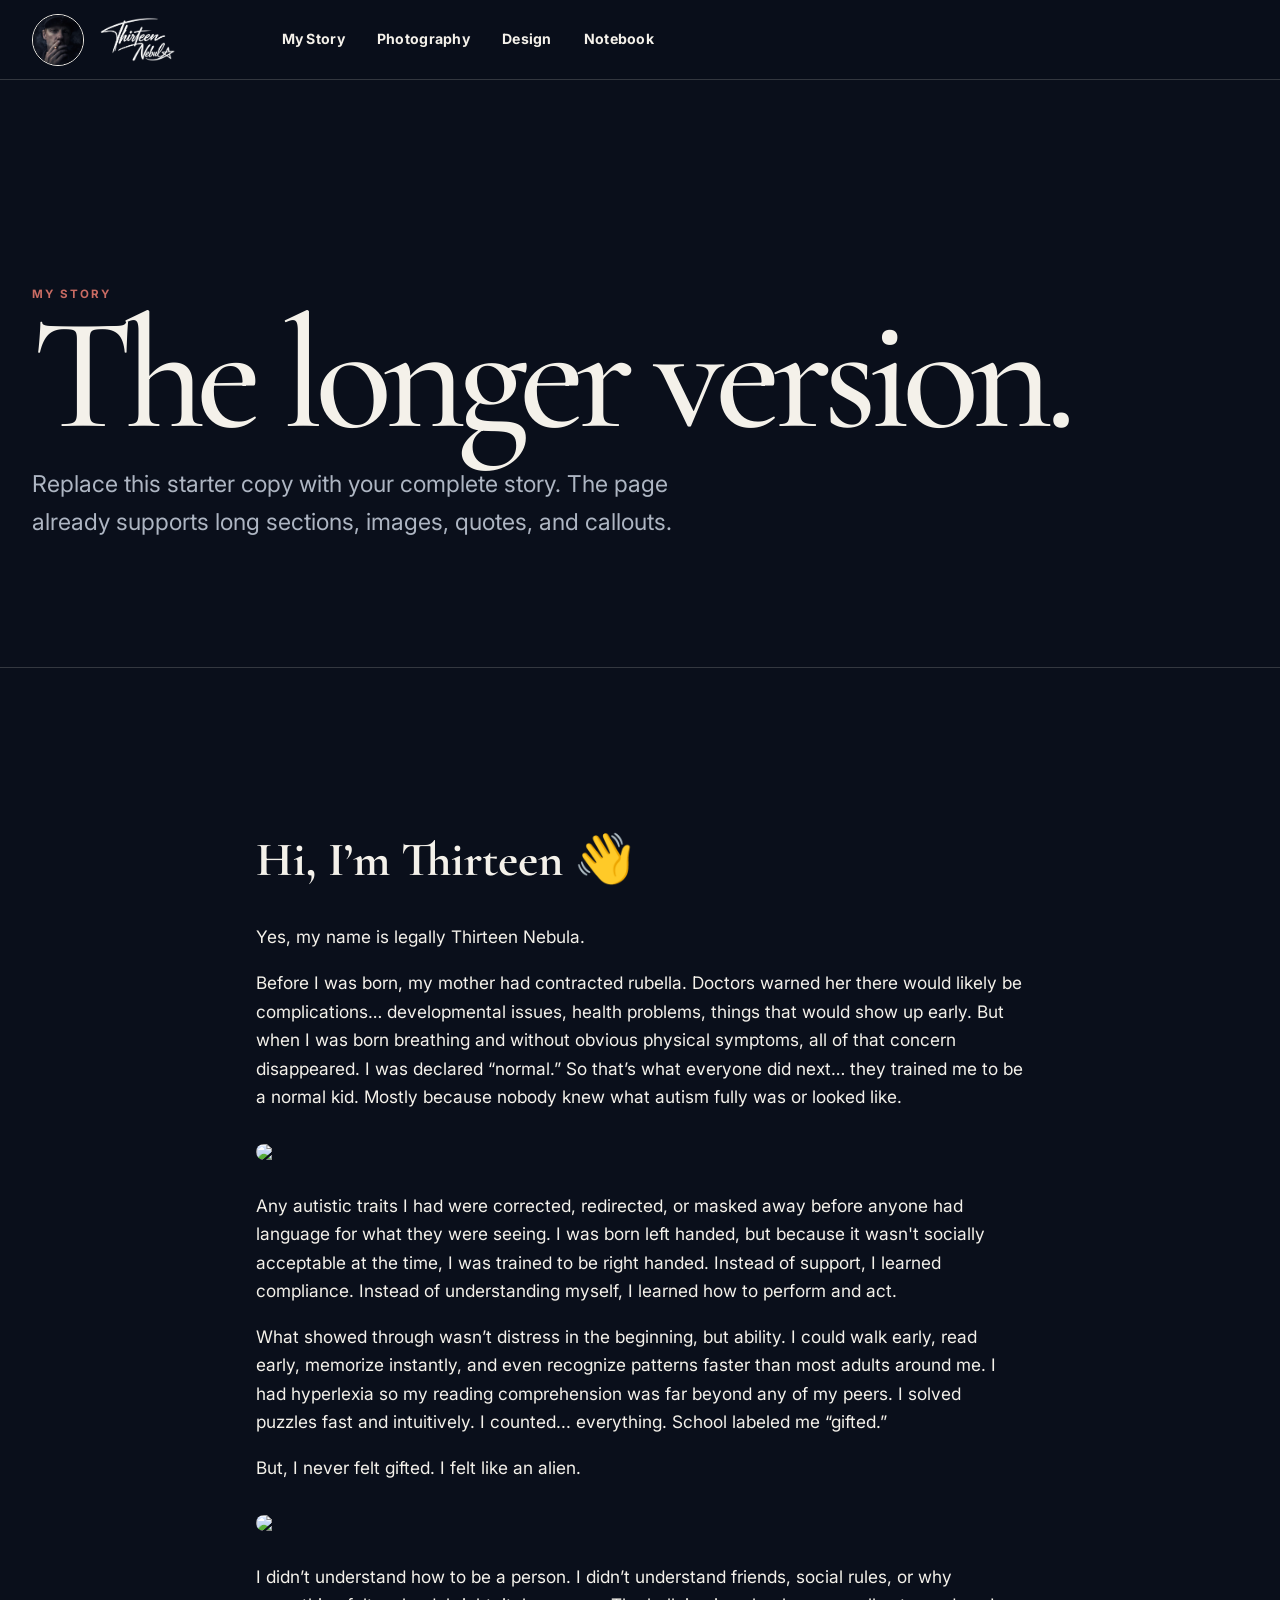
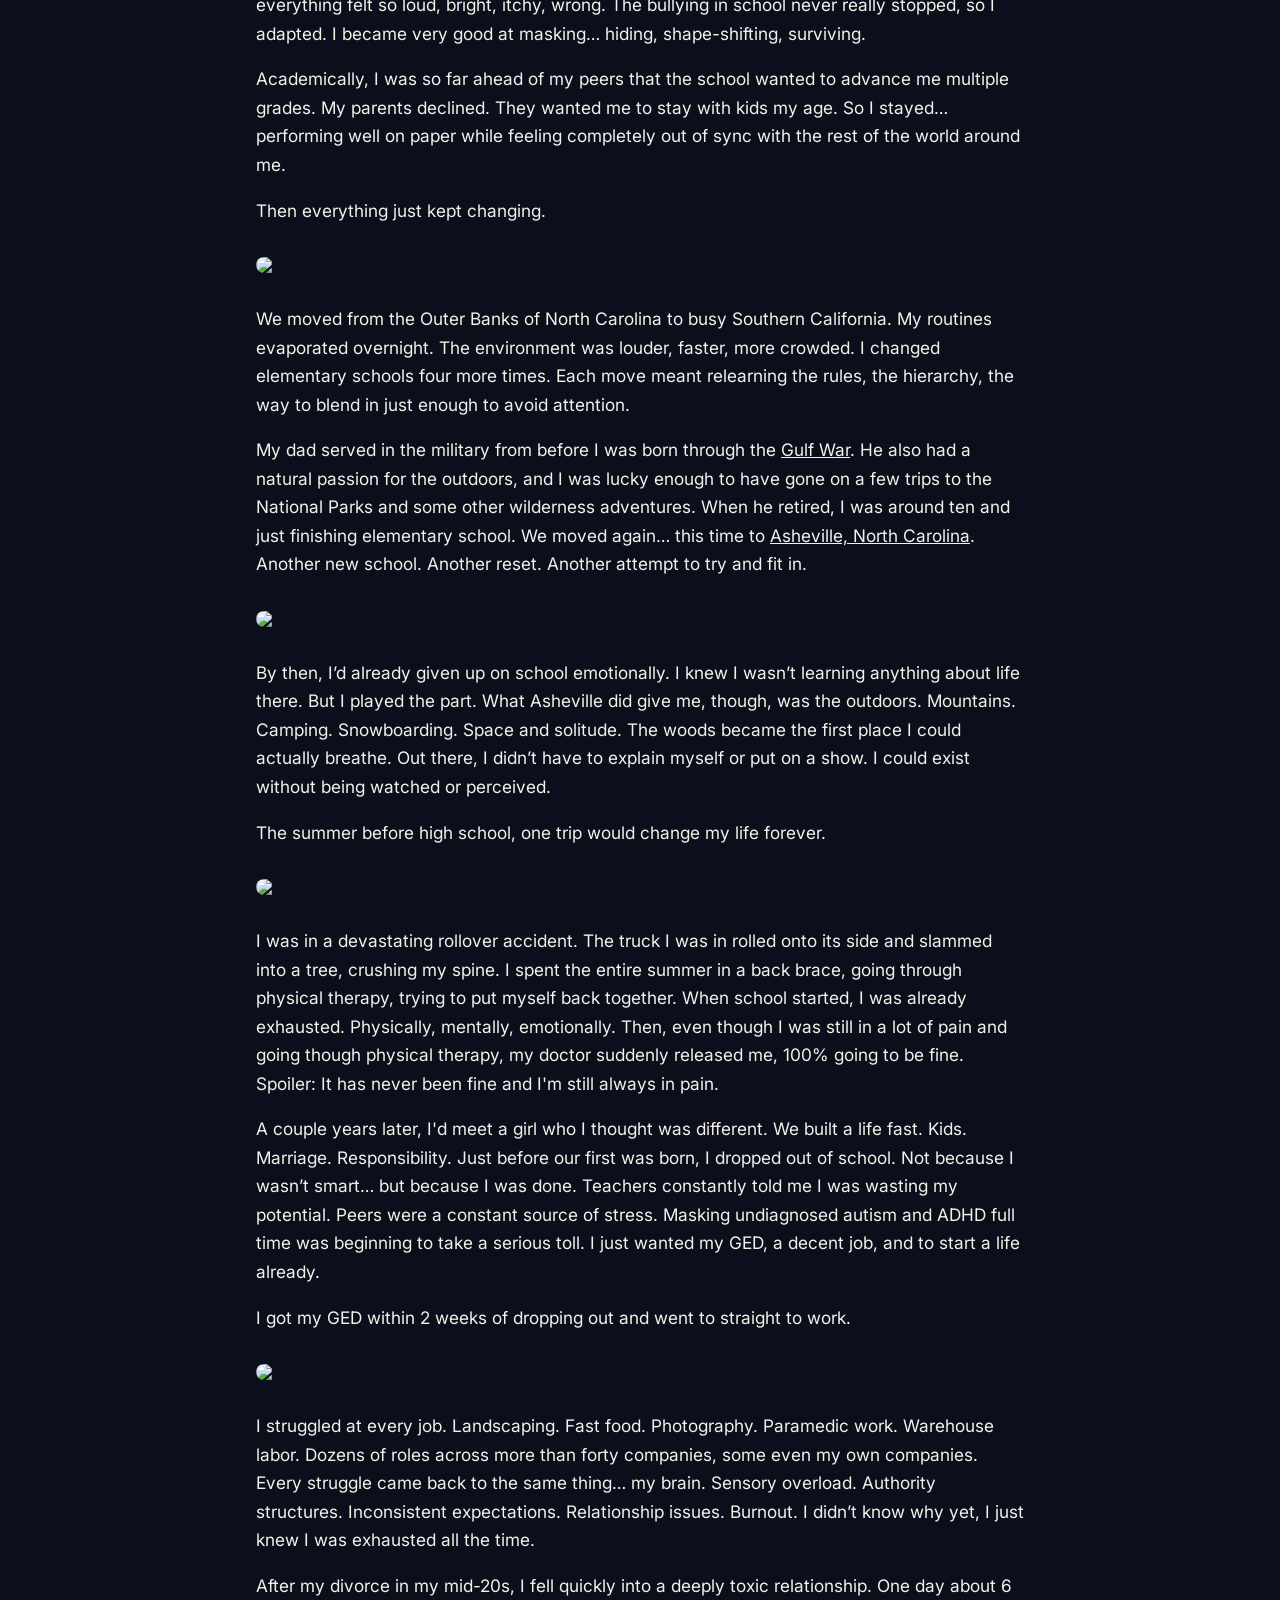
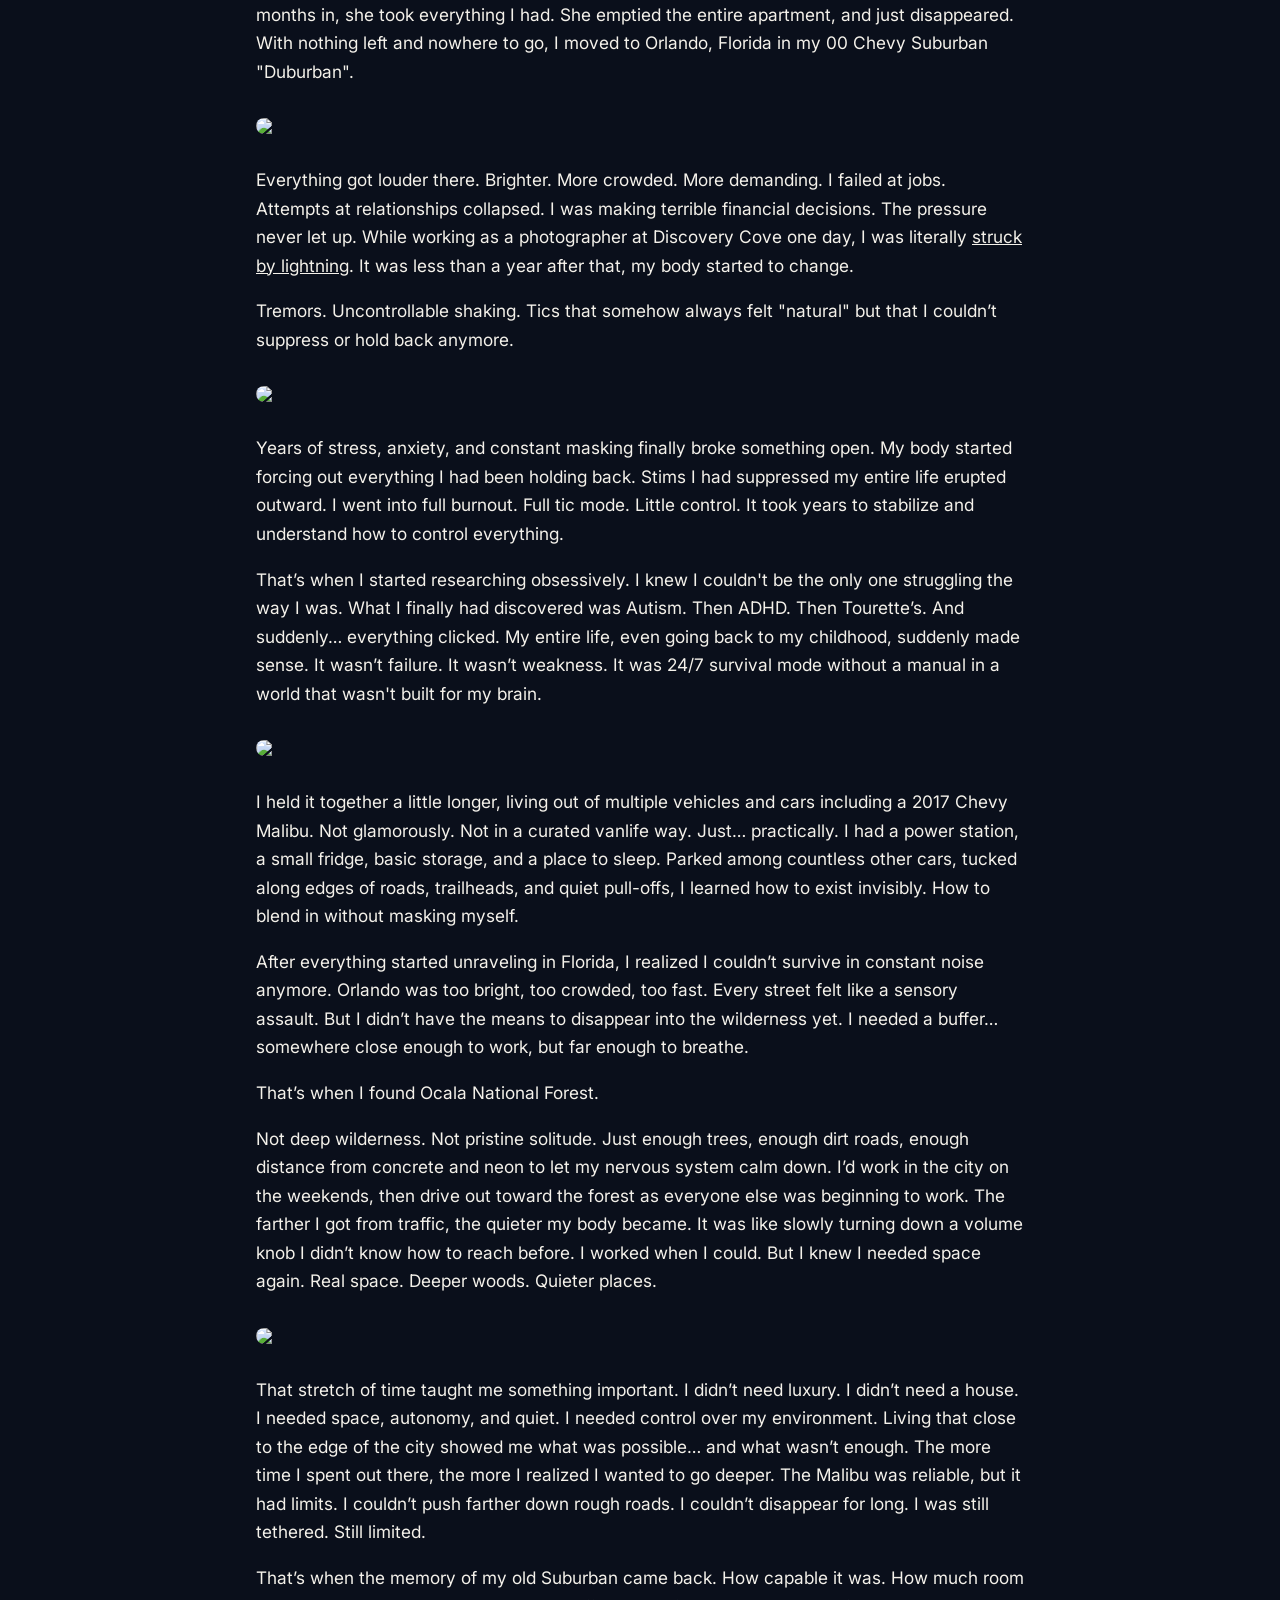
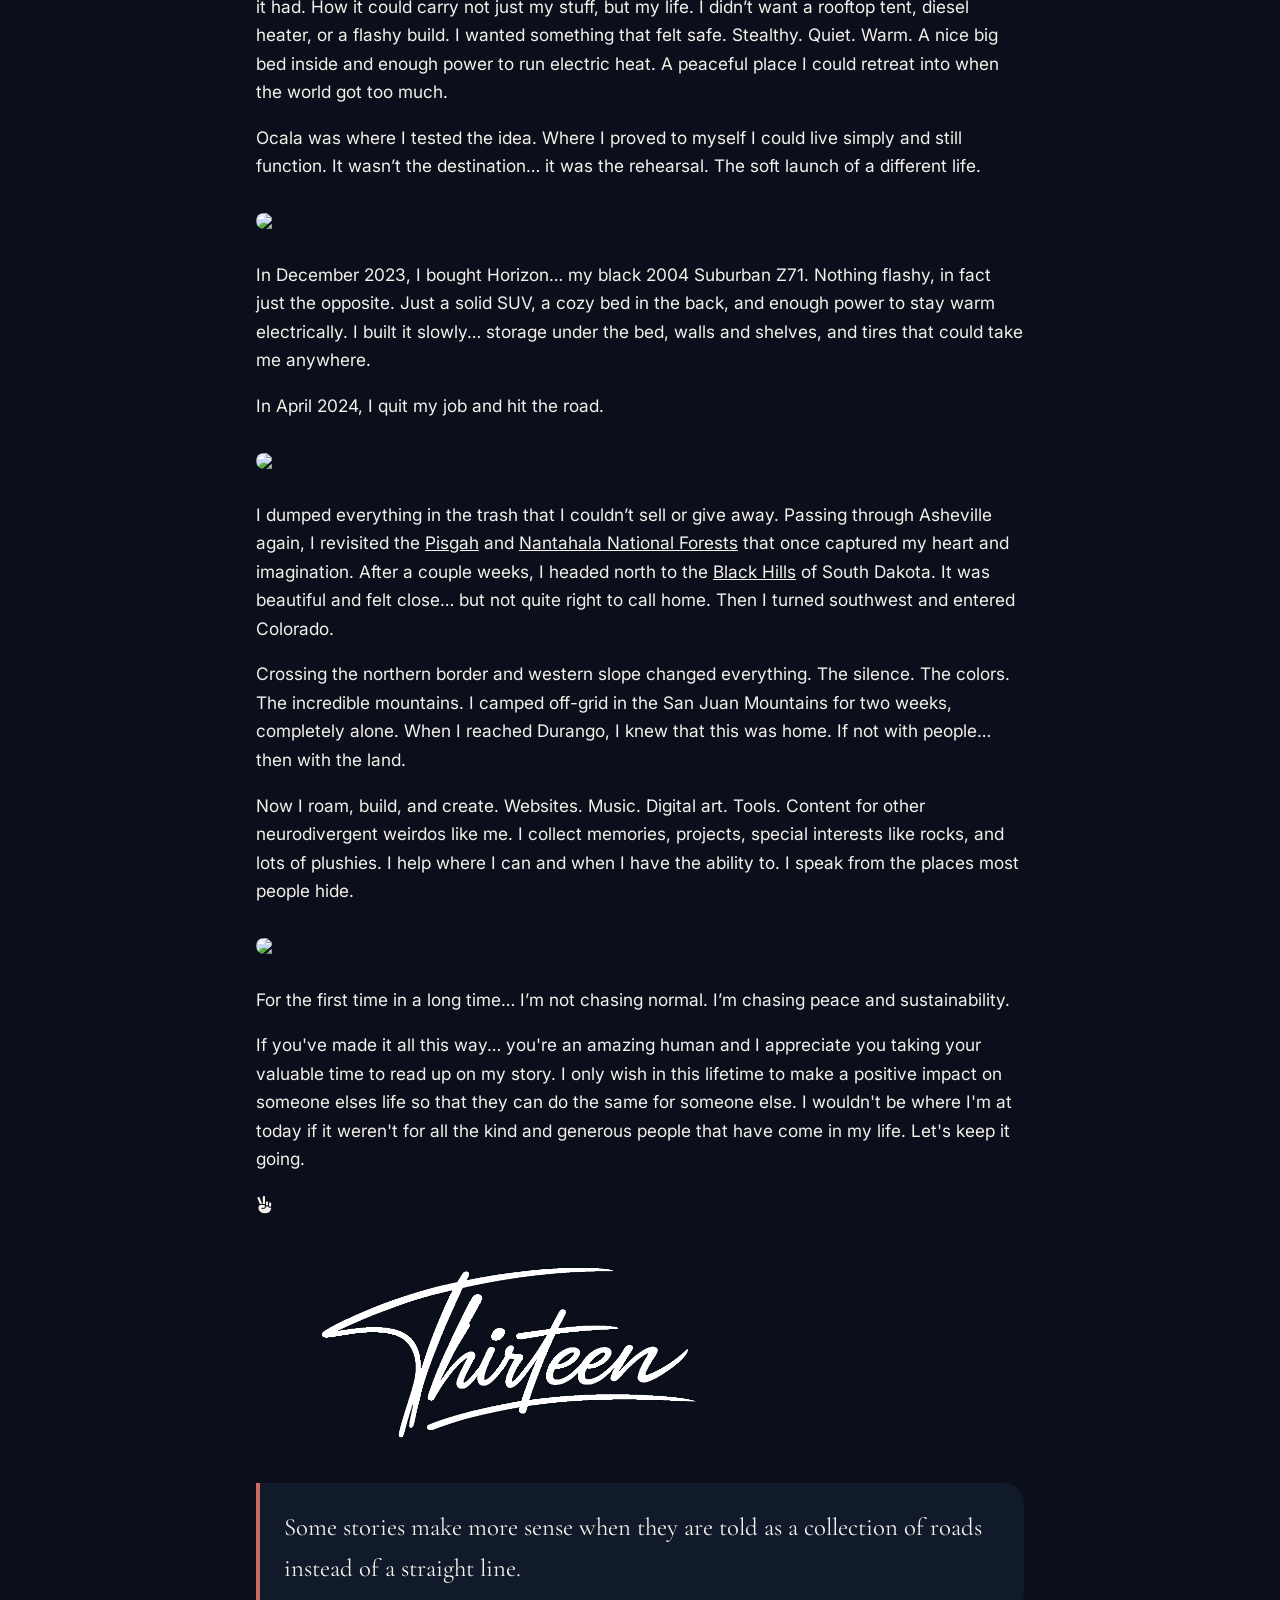
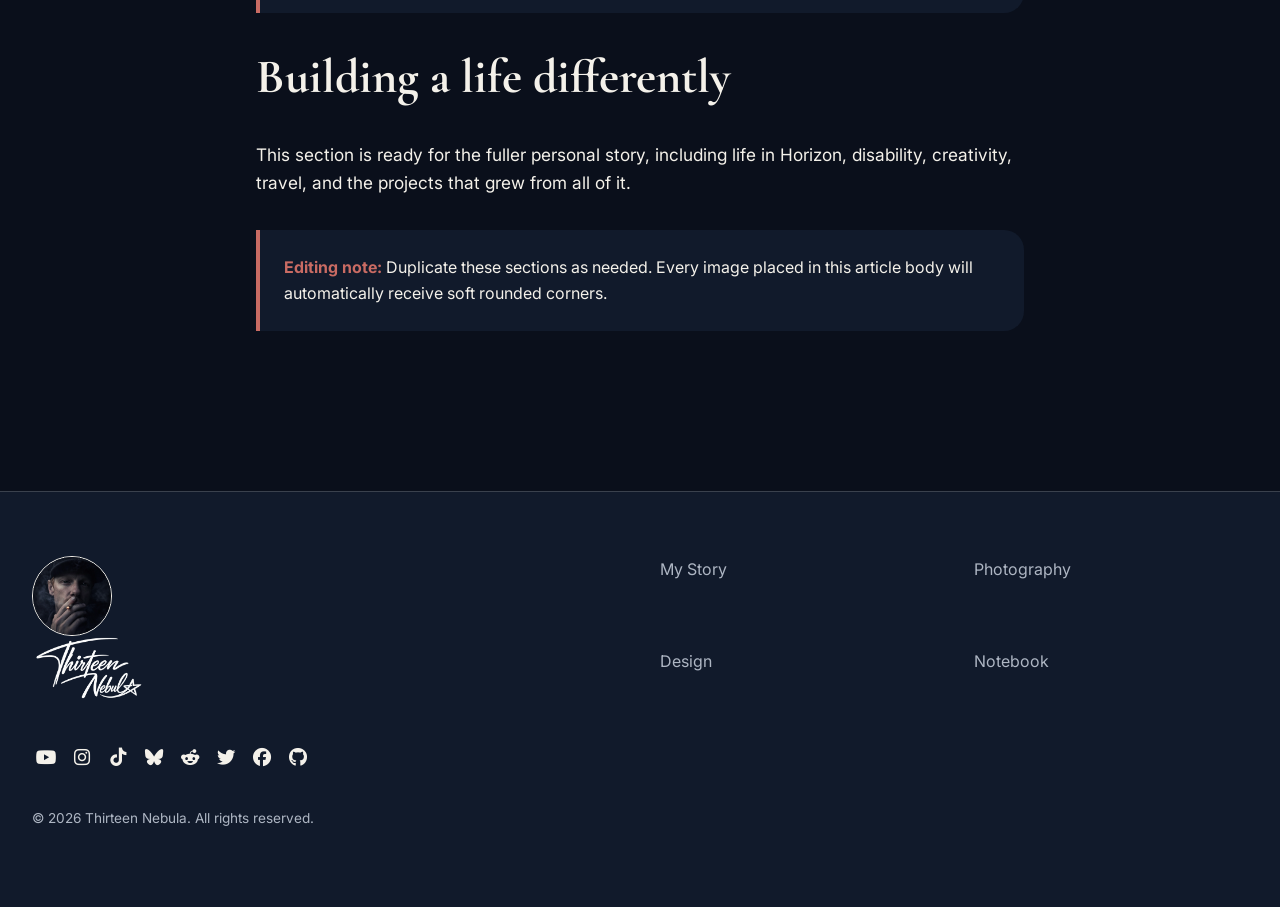
==== commit 6b3d989d: "Update post signature HTML structure" ====
--- a/about.html
+++ b/about.html
@@ -69,7 +69,7 @@
           <p><img src="/assets/images/about-13.jpeg" class="post-img" /></p>
           <p>For the first time in a long time… I’m not chasing normal. I’m chasing peace and sustainability.</p>
           <p>If you've made it all this way… you're an amazing human and I appreciate you taking your valuable time to read up on my story. I only wish in this lifetime to make a positive impact on someone elses life so that they can do the same for someone else. I wouldn't be where I'm at today if it weren't for all the kind and generous people that have come in my life. Let's keep it going.</p>
-          <div class="post-signature"><i class="fa-solid fa-hand-peace"></i>&nbsp;<img src="img/signature-tw.png" alt="Thirteen signature"></div>
+          <div><i class="fa-solid fa-hand-peace"></i>&nbsp;<img class="post-signature" src="img/signature-tw.png" alt="Thirteen signature"></div>
         <blockquote>Some stories make more sense when they are told as a collection of roads instead of a straight line.</blockquote>
         <h2>Building a life differently</h2>
         <p>This section is ready for the fuller personal story, including life in Horizon, disability, creativity, travel, and the projects that grew from all of it.</p>
--- a/css/styles.css
+++ b/css/styles.css
@@ -146,6 +146,7 @@
 .post-meta span{padding:.25rem .55rem;border:1px solid var(--line);border-radius:999px}
 .post-card h3{margin:0 0 .6rem;font-family:'Cormorant Garamond',Georgia,serif;font-size:2.1rem;line-height:1}
 .post-card p{margin:0;color:var(--muted)}
+.post-signature{max-width:40vw;margin-top:-40px;}
 .page-hero{padding-block:clamp(9rem,16vw,13rem) clamp(4rem,8vw,7rem);border-bottom:1px solid var(--line)}
 .filters{display:grid;gap:1rem;margin:2rem 0 3rem;padding:1.25rem;border:1px solid var(--line);border-radius:var(--radius);background:var(--surface)}
 .field{display:grid;gap:.4rem}
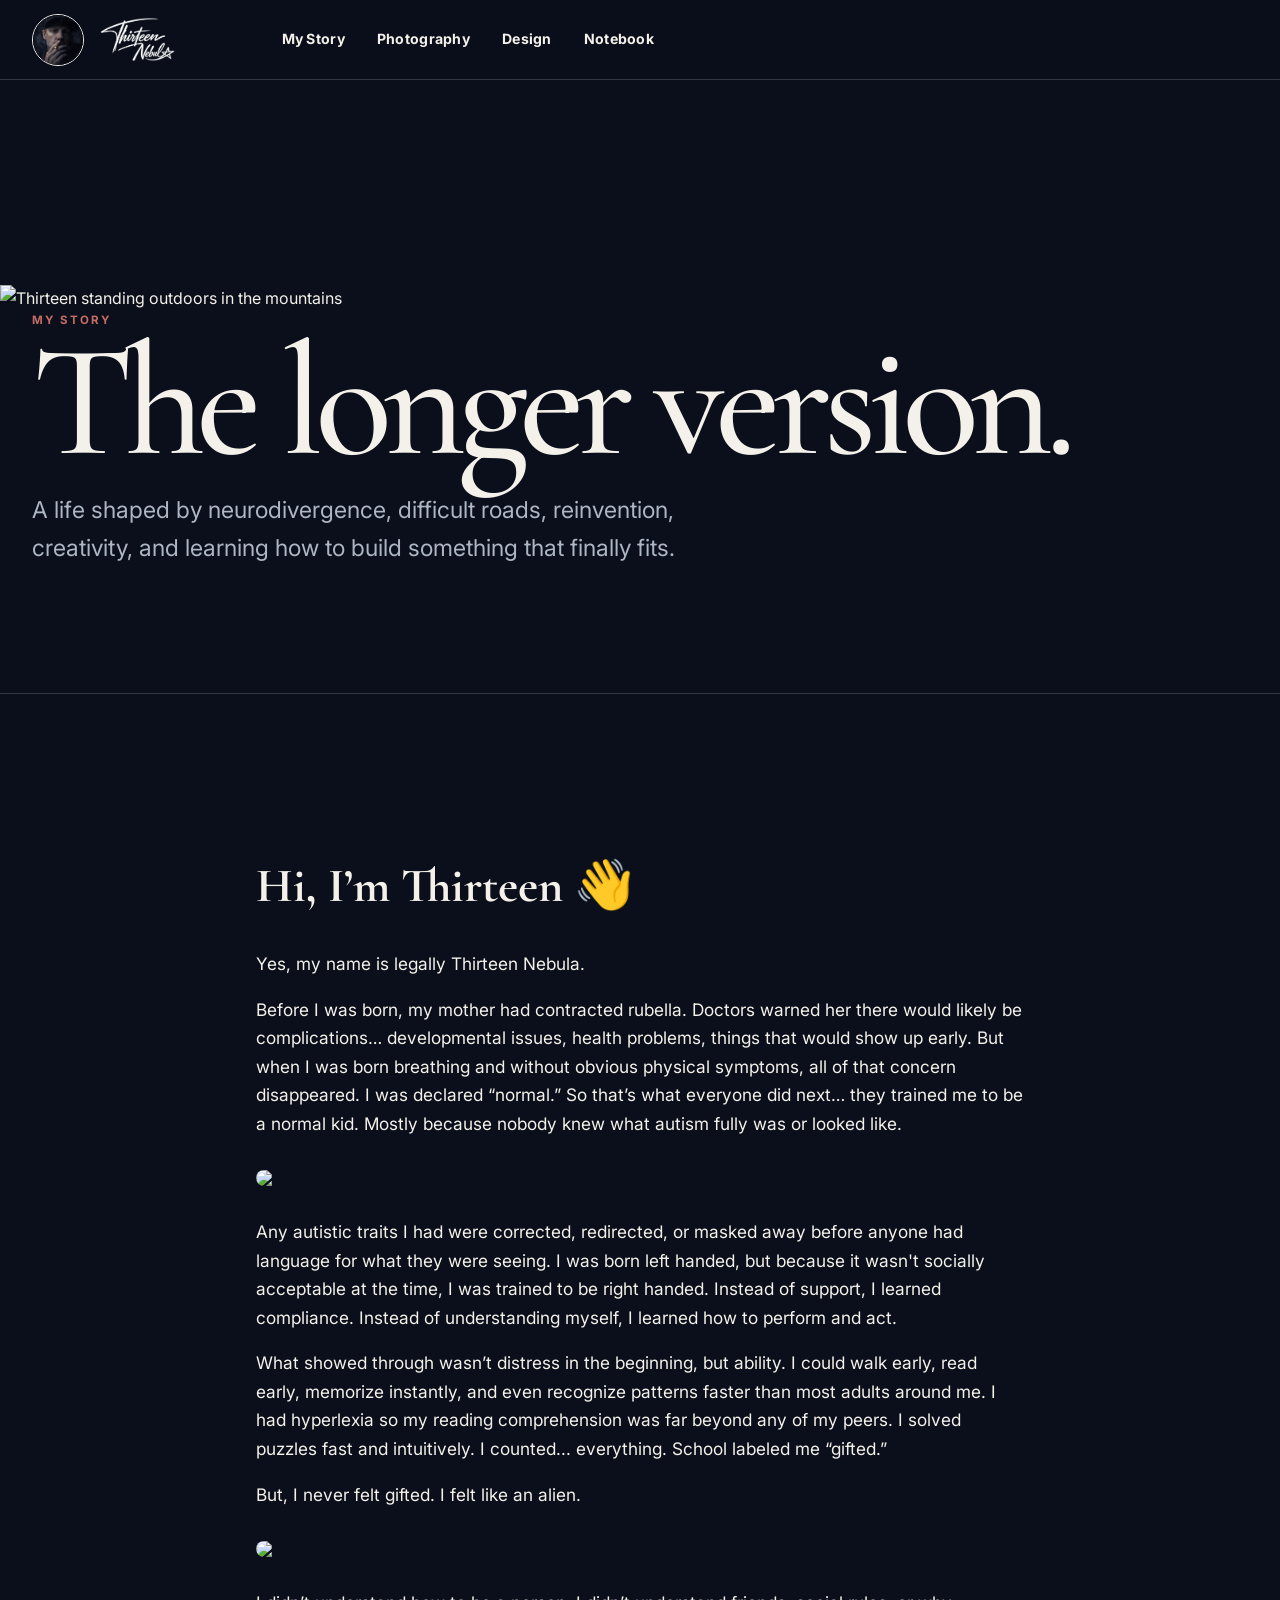
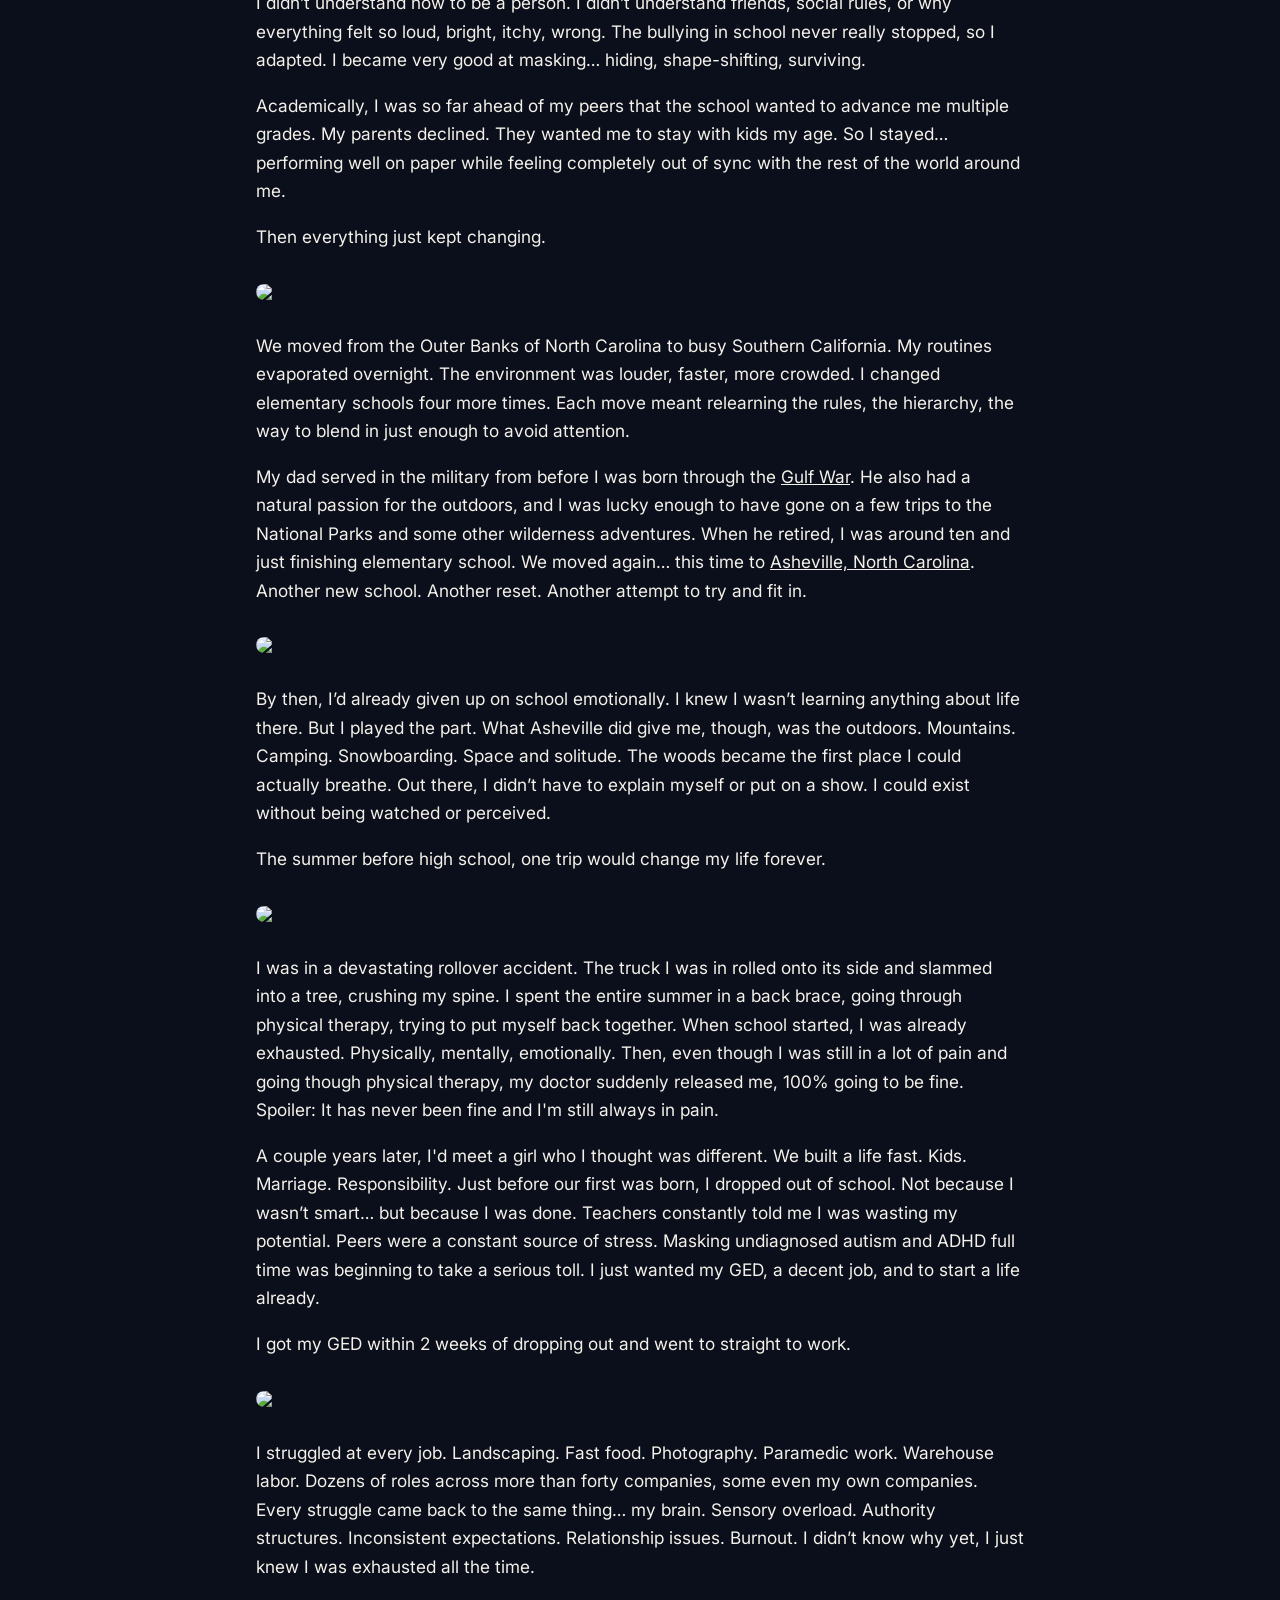
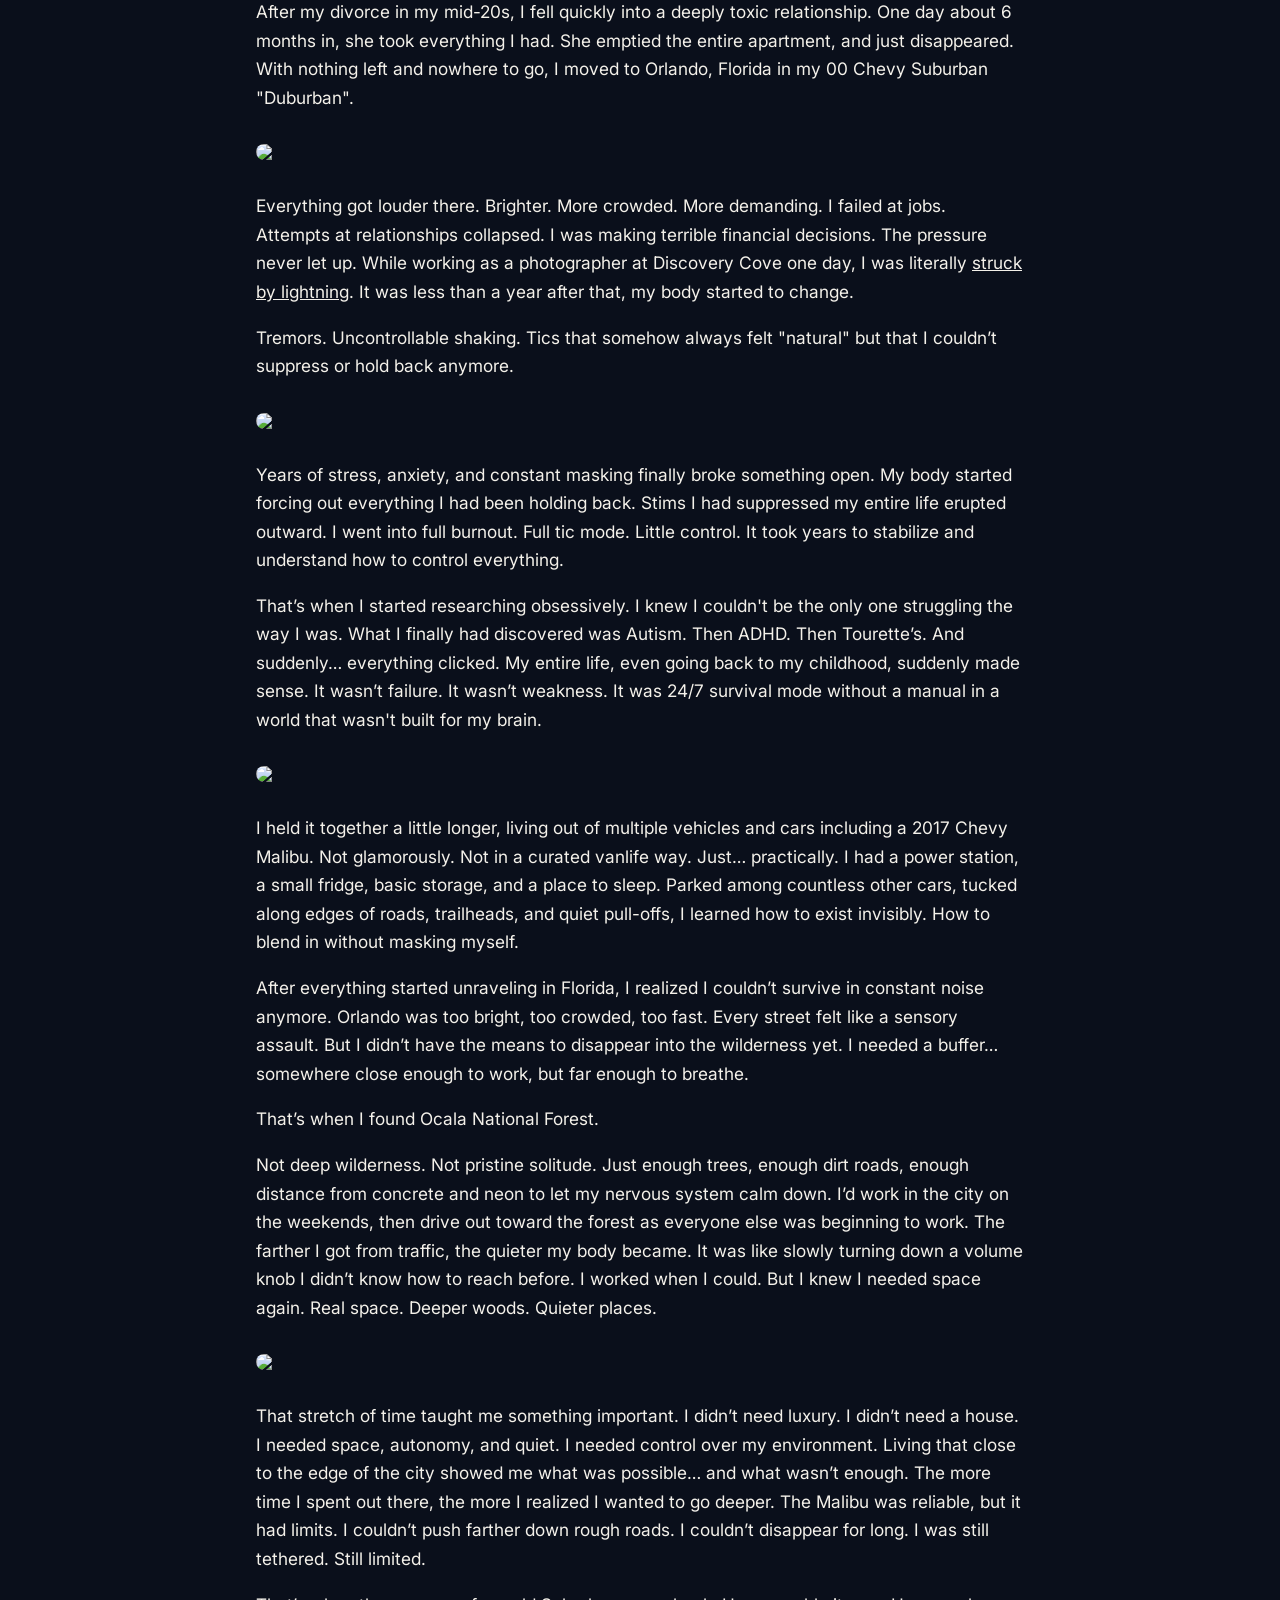
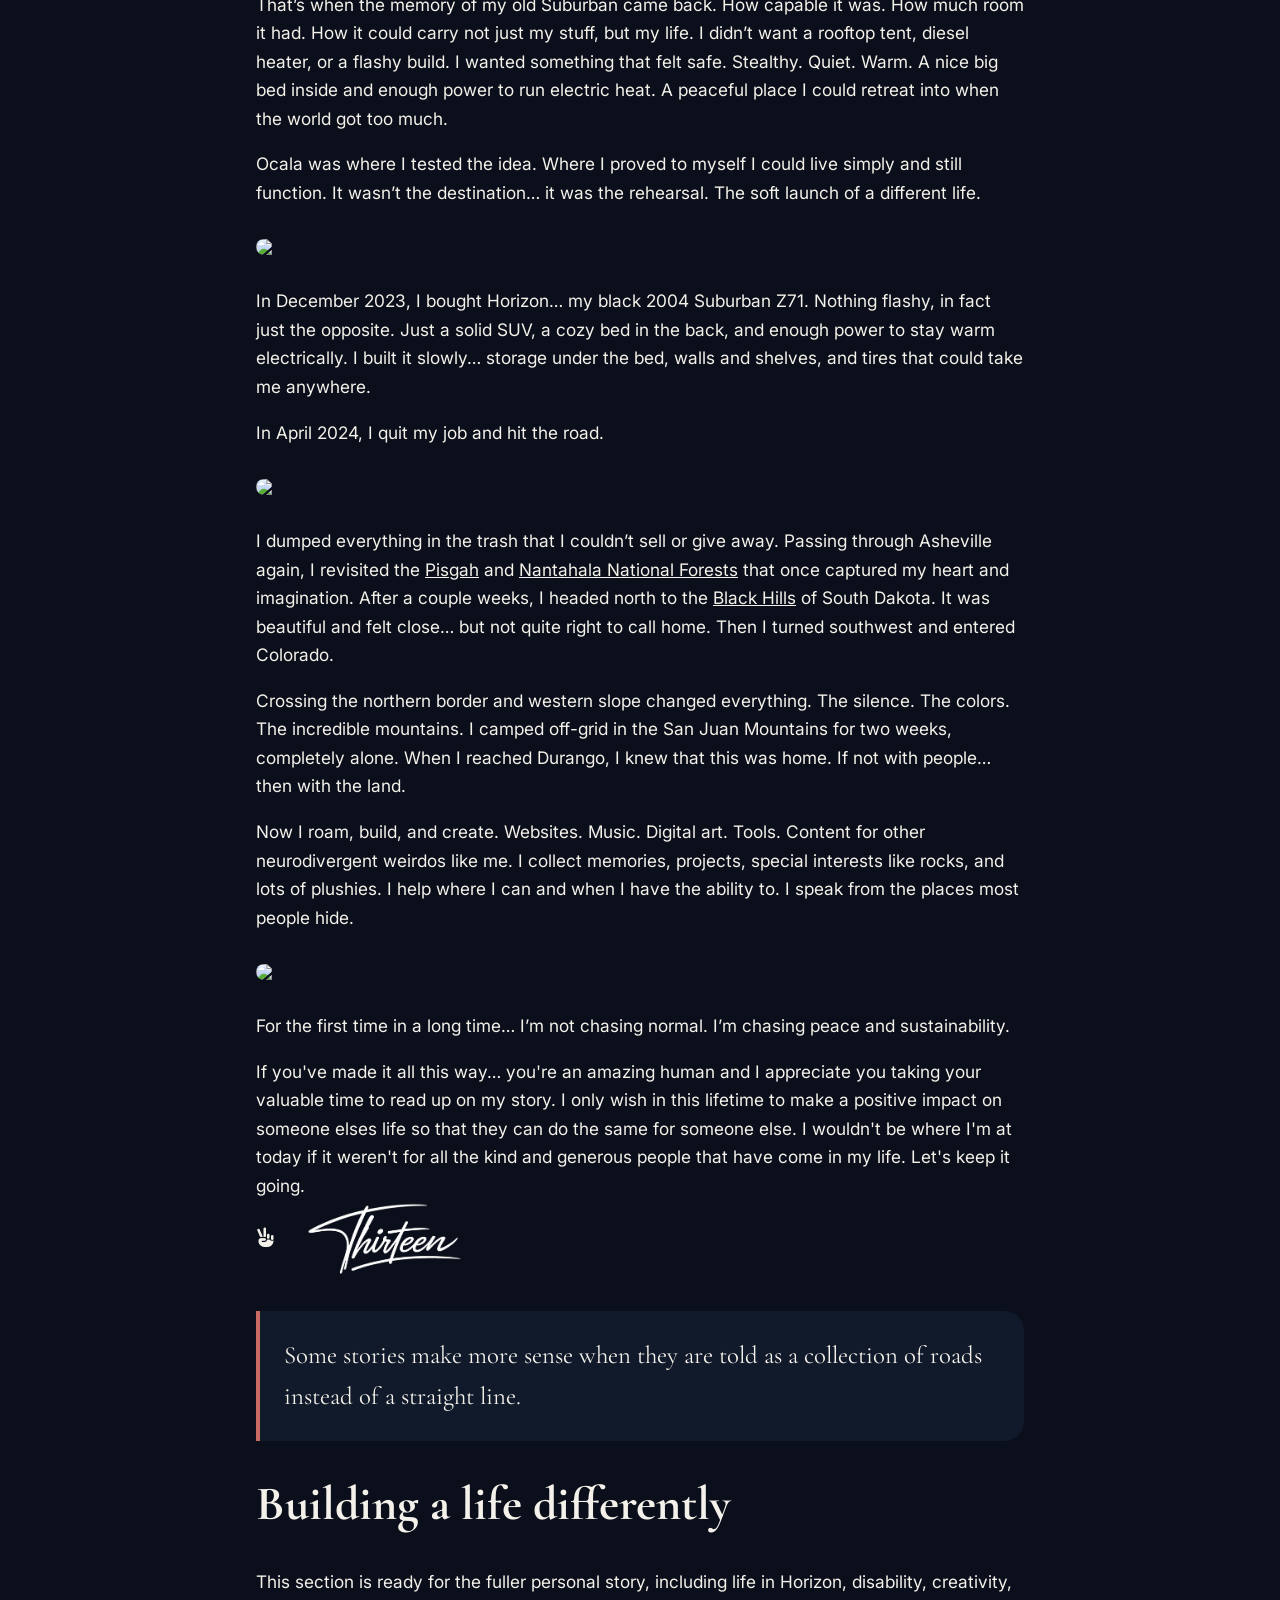
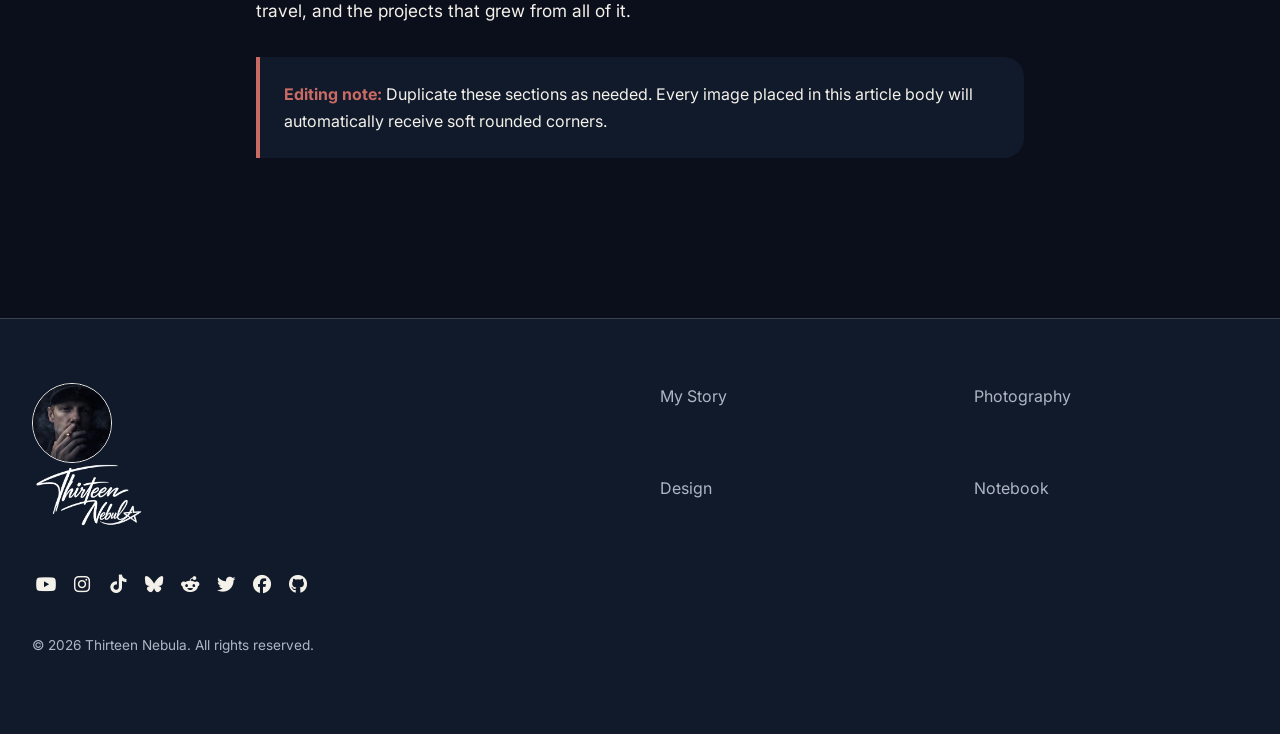
==== commit a0fc00ac: "Enhance about page hero with image and new content Updated page hero section with an image and revis" ====
--- a/about.html
+++ b/about.html
@@ -12,11 +12,20 @@
     <a class="skip-link" href="#main">Skip to content</a>
     <div data-include="includes/header.htm"></div>
     <main id="main">
-      <header class="page-hero">
-        <div class="shell">
+      <header class="page-hero page-hero--image">
+        <img class="page-hero__media" src="img/about-hero.jpg" alt="Thirteen standing outdoors in the mountains">
+      
+        <div class="shell page-hero__copy">
           <p class="eyebrow">My Story</p>
-          <h1 class="display">The longer version.</h1>
-          <p class="lede">Replace this starter copy with your complete story. The page already supports long sections, images, quotes, and callouts.</p>
+      
+          <h1 class="display">
+            The longer version.
+          </h1>
+      
+          <p class="lede">
+            A life shaped by neurodivergence, difficult roads, reinvention,
+            creativity, and learning how to build something that finally fits.
+          </p>
         </div>
       </header>
       <article class="article-body">
@@ -69,7 +78,7 @@
           <p><img src="/assets/images/about-13.jpeg" class="post-img" /></p>
           <p>For the first time in a long time… I’m not chasing normal. I’m chasing peace and sustainability.</p>
           <p>If you've made it all this way… you're an amazing human and I appreciate you taking your valuable time to read up on my story. I only wish in this lifetime to make a positive impact on someone elses life so that they can do the same for someone else. I wouldn't be where I'm at today if it weren't for all the kind and generous people that have come in my life. Let's keep it going.</p>
-          <div><i class="fa-solid fa-hand-peace"></i>&nbsp;<img class="post-signature" src="img/signature-tw.png" alt="Thirteen signature"></div>
+          <div class="post-signoff"><i class="fa-solid fa-hand-peace" aria-hidden="true"></i><img class="post-signature" src="img/signature-tw.png" alt="Thirteen signature"></div>
         <blockquote>Some stories make more sense when they are told as a collection of roads instead of a straight line.</blockquote>
         <h2>Building a life differently</h2>
         <p>This section is ready for the fuller personal story, including life in Horizon, disability, creativity, travel, and the projects that grew from all of it.</p>
--- a/css/styles.css
+++ b/css/styles.css
@@ -146,7 +146,21 @@
 .post-meta span{padding:.25rem .55rem;border:1px solid var(--line);border-radius:999px}
 .post-card h3{margin:0 0 .6rem;font-family:'Cormorant Garamond',Georgia,serif;font-size:2.1rem;line-height:1}
 .post-card p{margin:0;color:var(--muted)}
-.post-signature{max-width:40vw;margin-top:-40px;}
+.post-signoff {
+  display: flex;
+  align-items: center;
+  gap: 0.35rem;
+  margin-top: -1.25rem;
+}
+.post-signoff i {
+  flex: 0 0 auto;
+  font-size: 1.25rem;
+}
+.article-body .post-signature {
+  width: min(13rem, 45vw);
+  margin: 0;
+  border-radius: 0;
+}
 .page-hero{padding-block:clamp(9rem,16vw,13rem) clamp(4rem,8vw,7rem);border-bottom:1px solid var(--line)}
 .filters{display:grid;gap:1rem;margin:2rem 0 3rem;padding:1.25rem;border:1px solid var(--line);border-radius:var(--radius);background:var(--surface)}
 .field{display:grid;gap:.4rem}
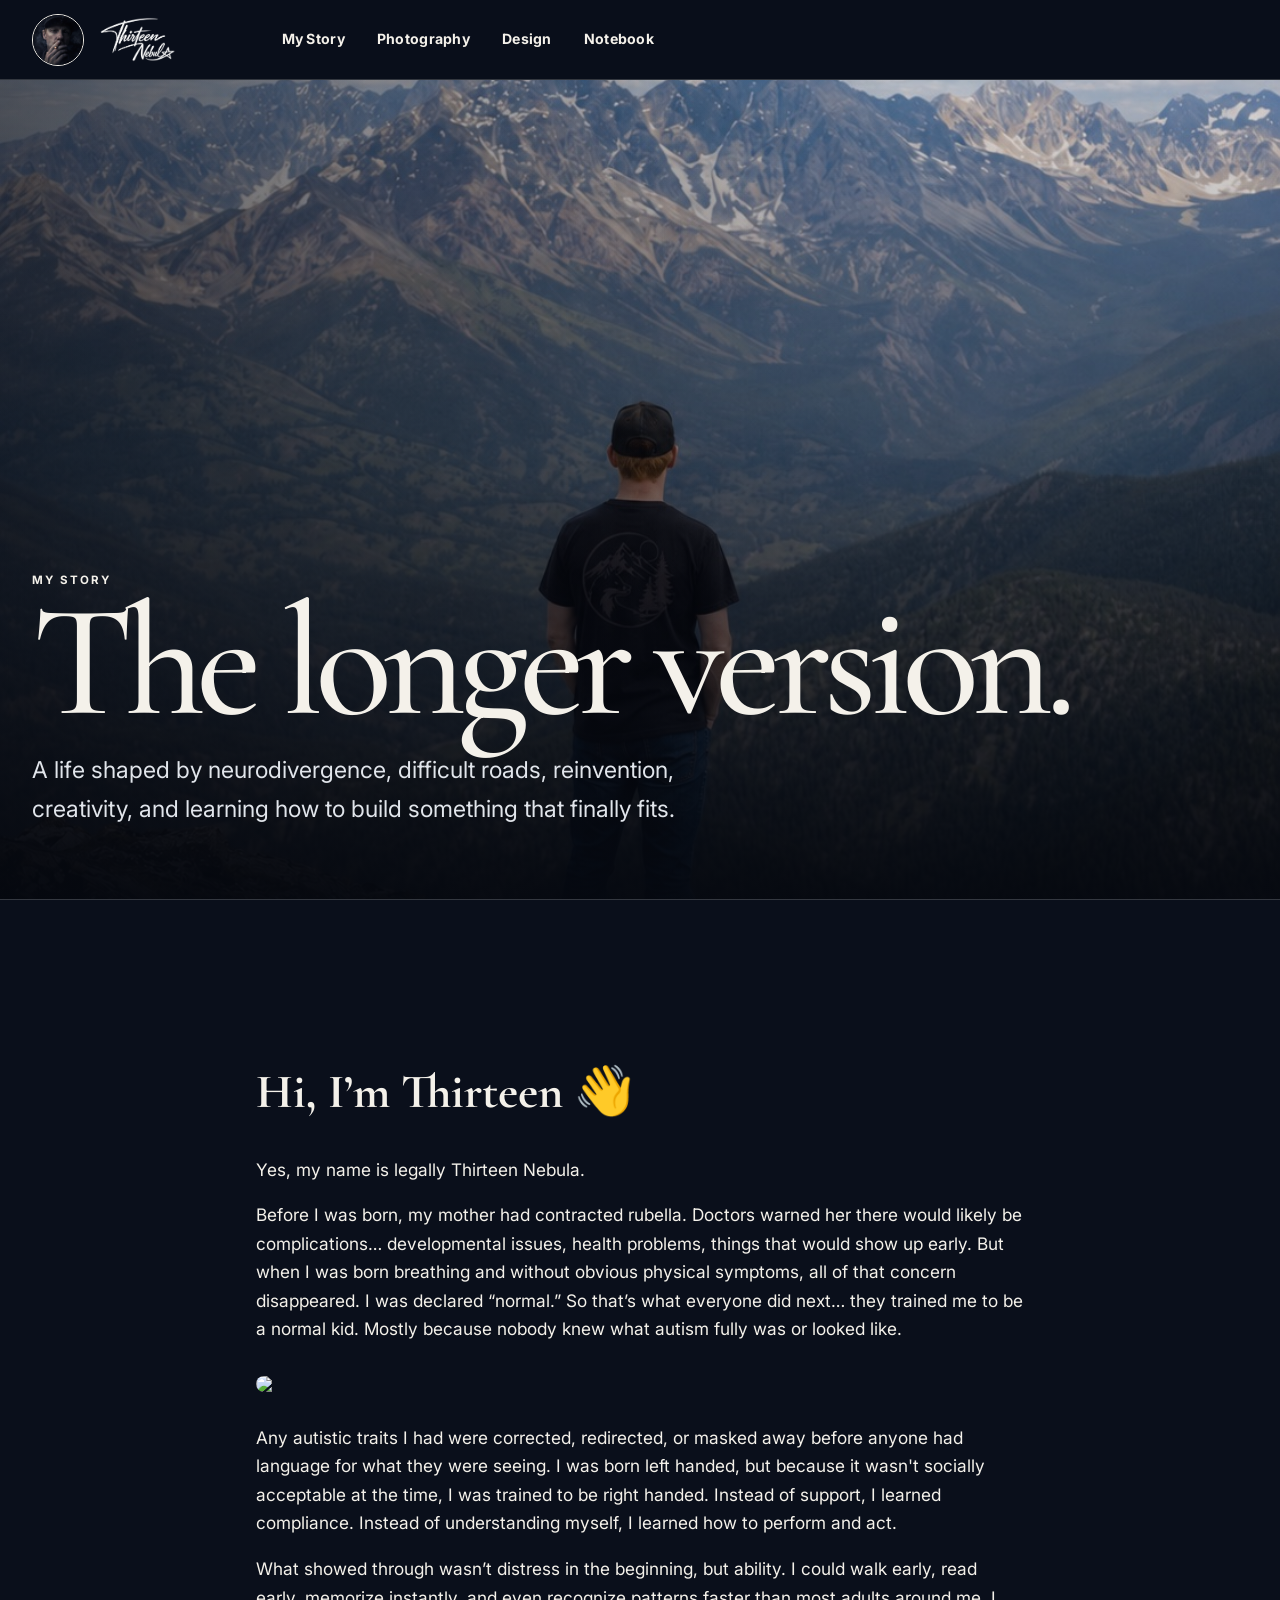
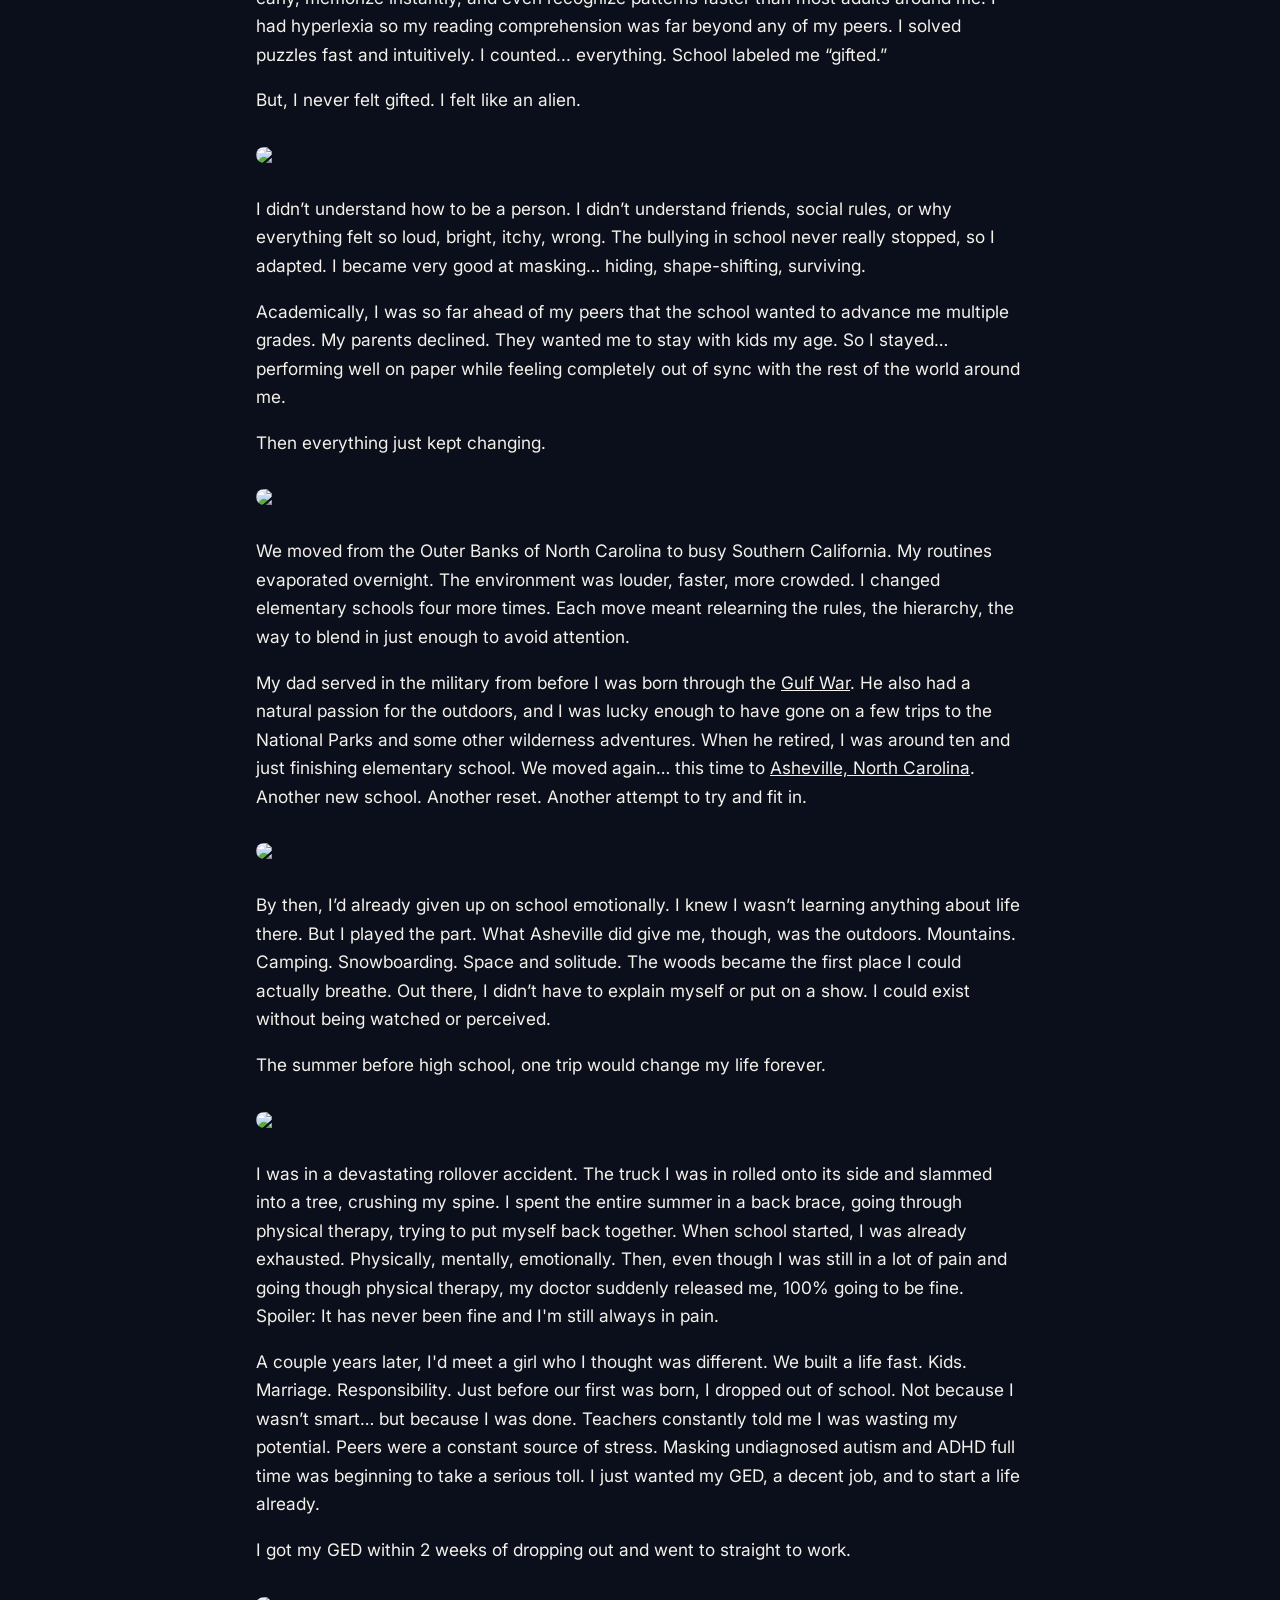
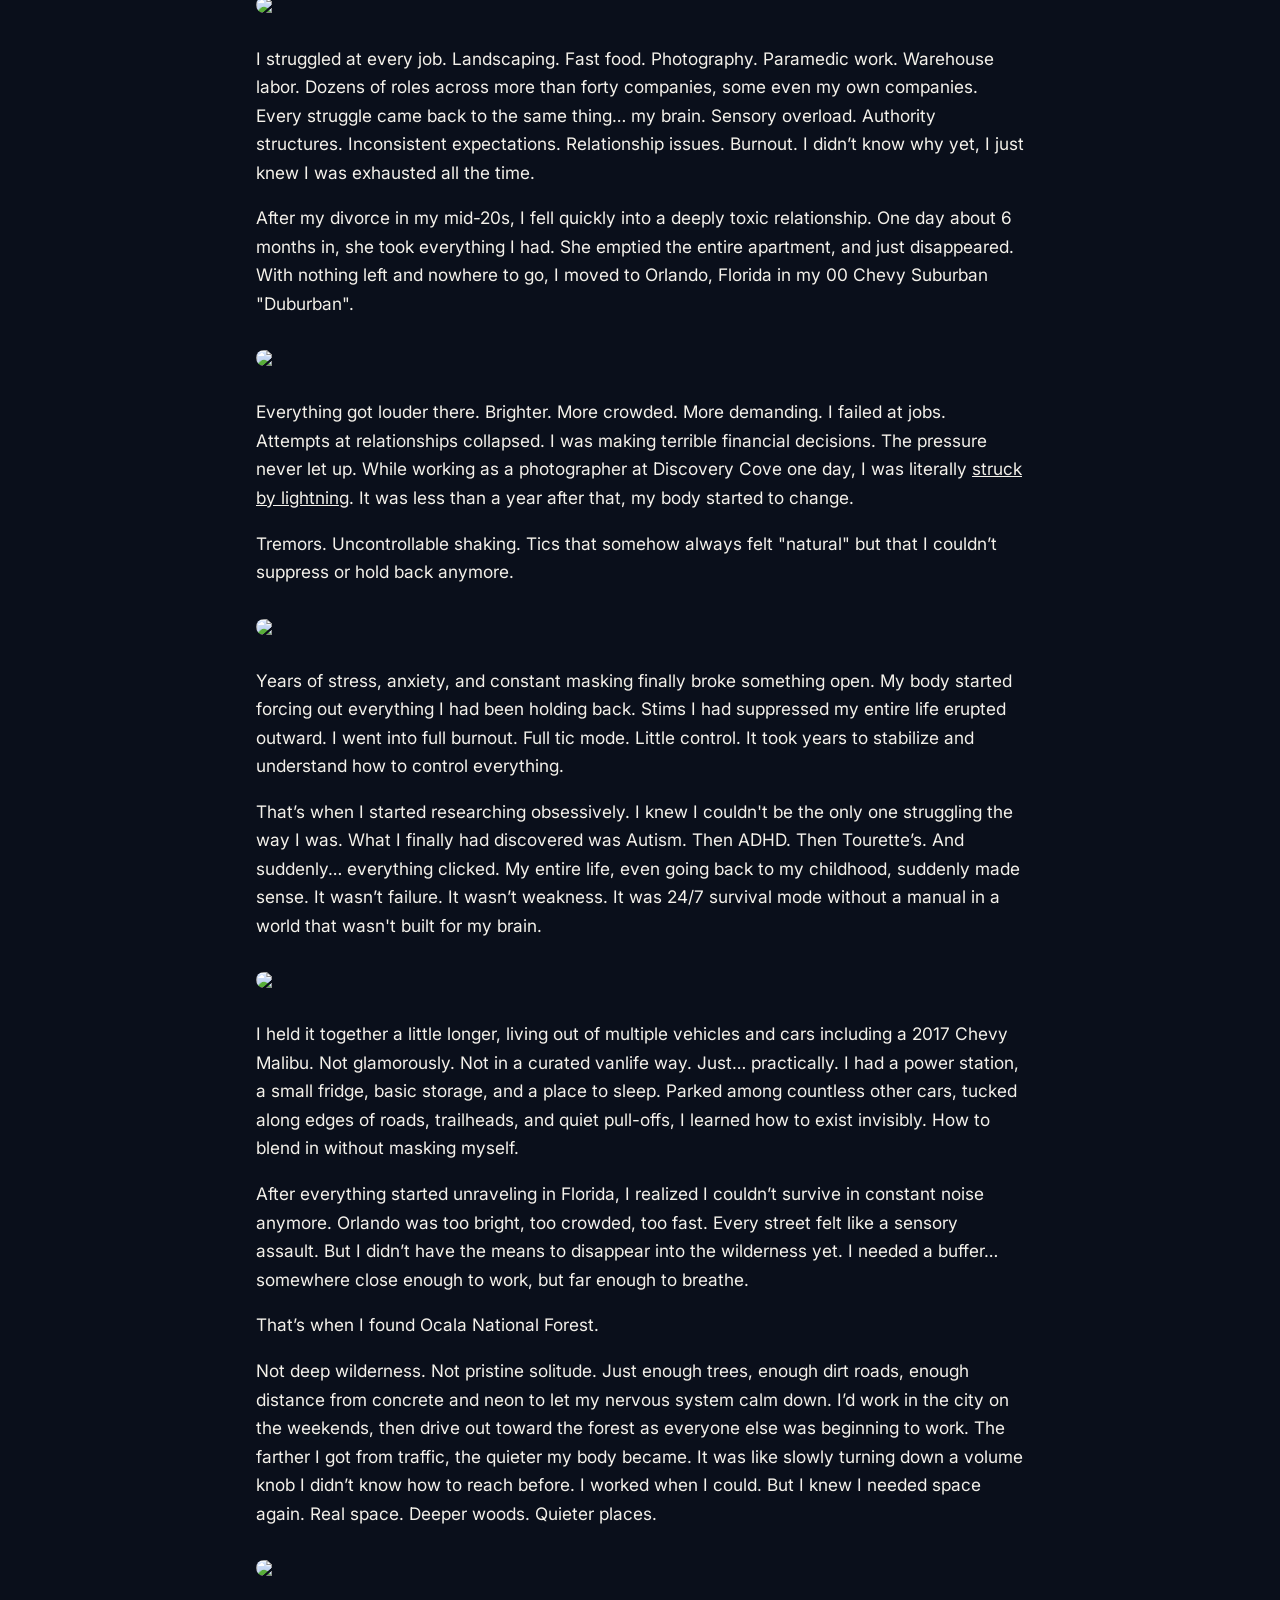
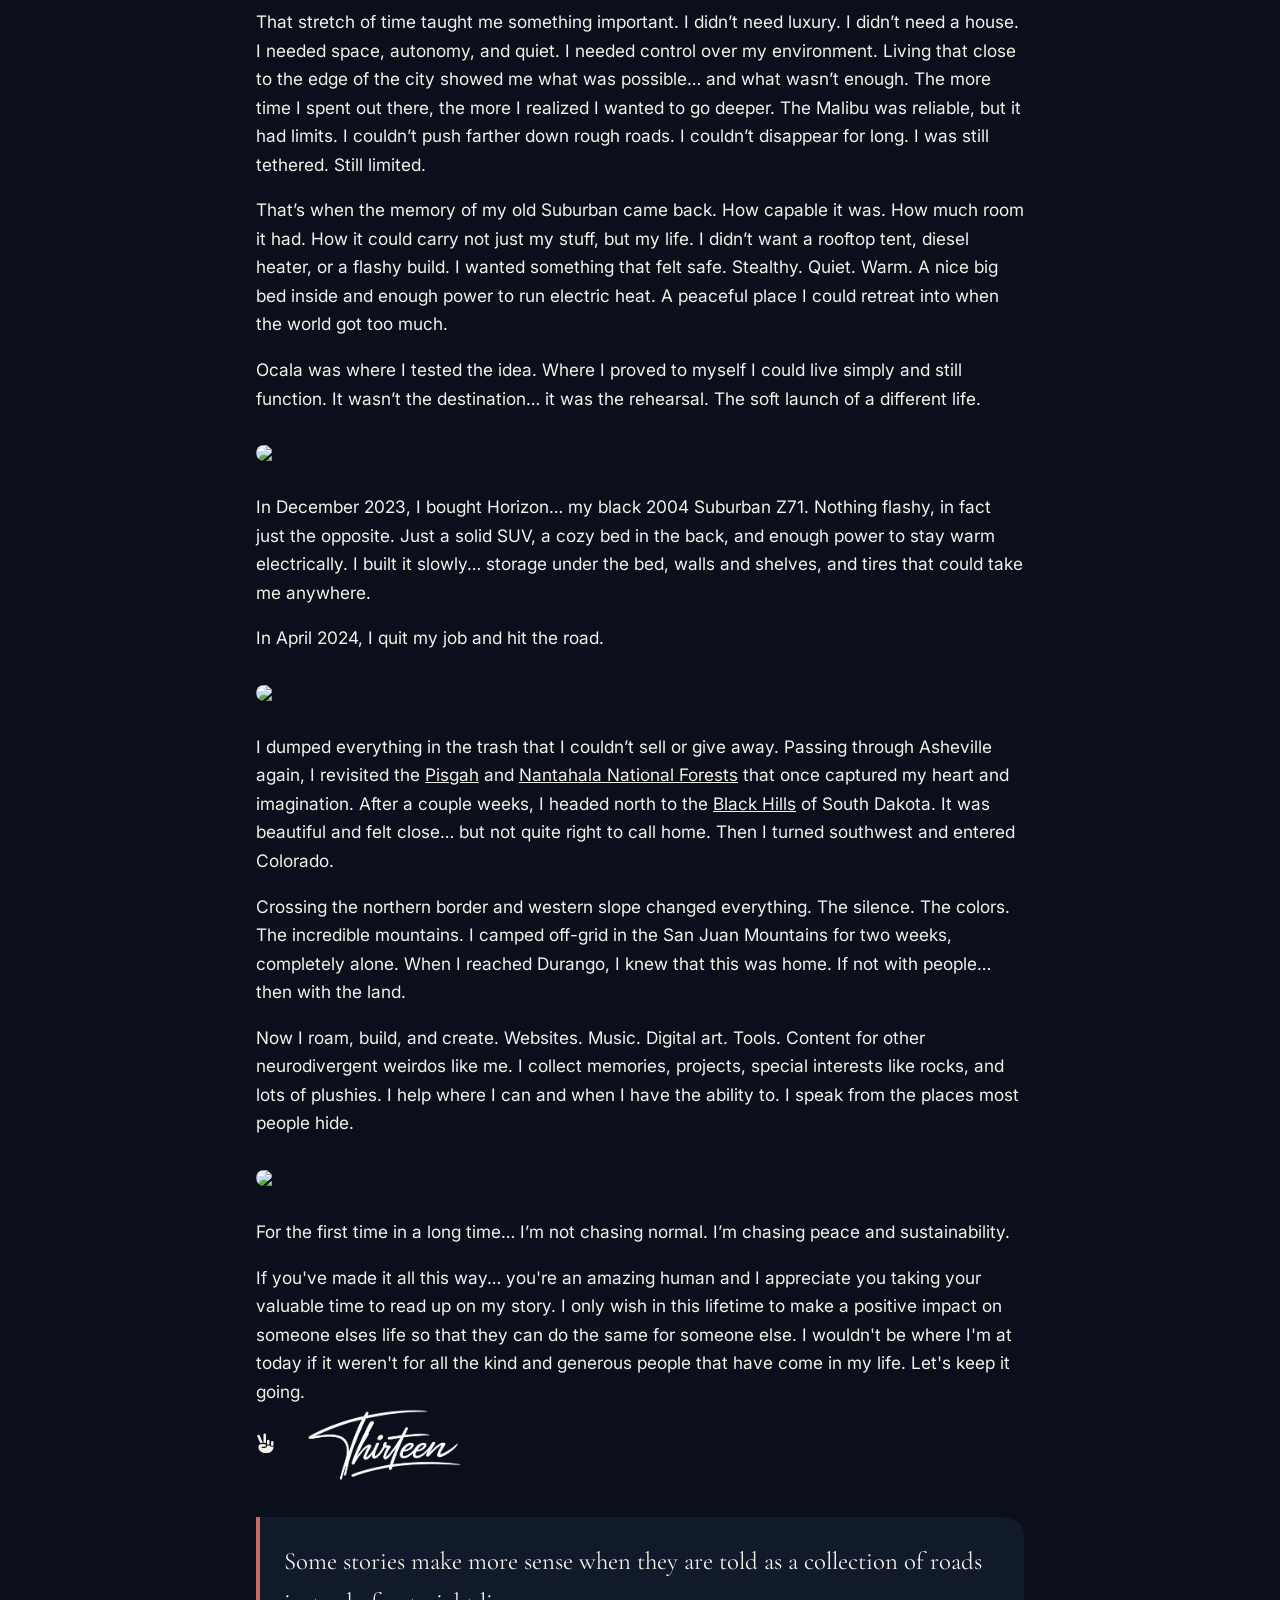
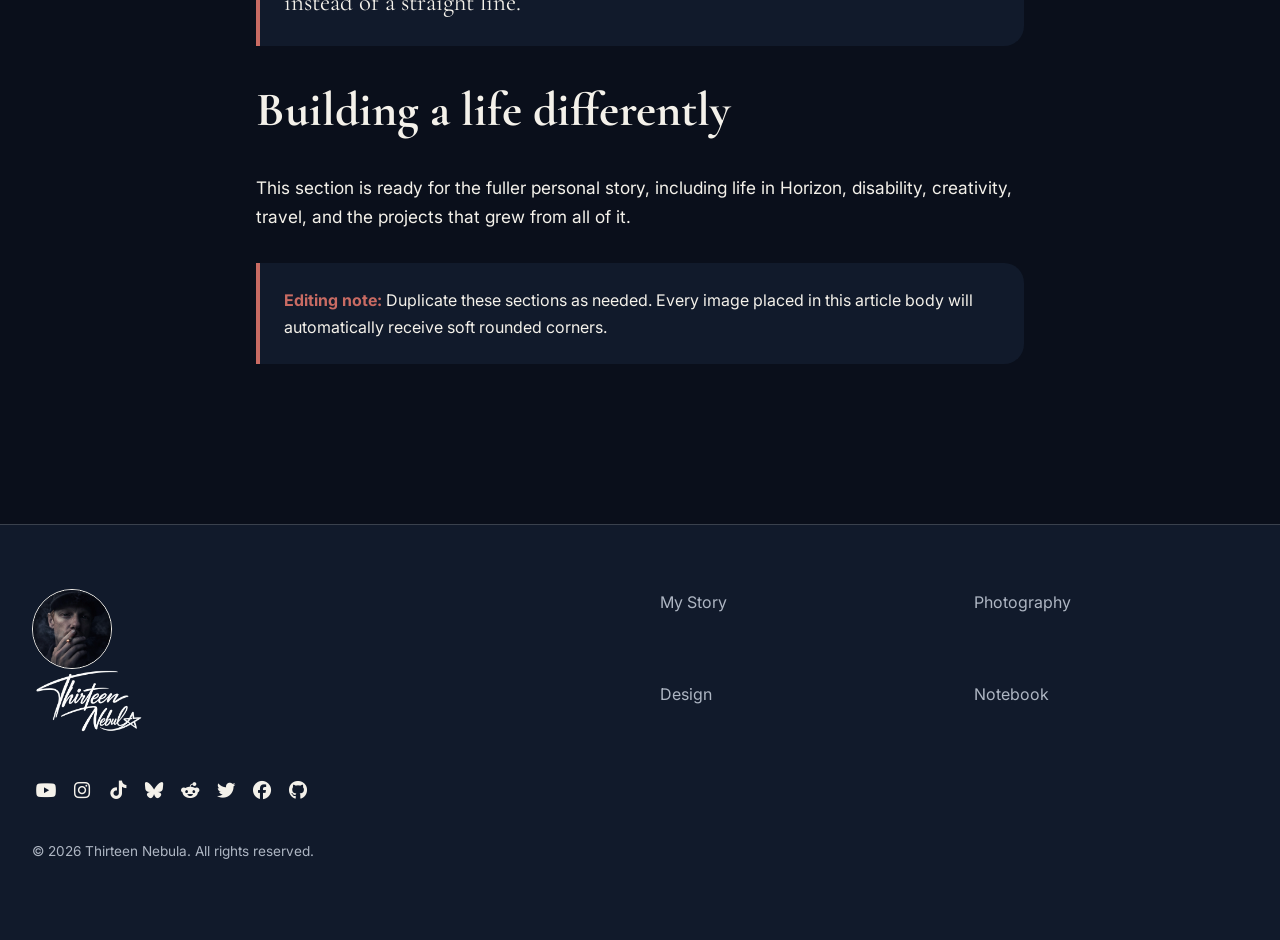
==== commit 327df512: "Fix image source paths in about.html Updated image paths in about.html for consistency." ====
--- a/about.html
+++ b/about.html
@@ -32,50 +32,50 @@
         <h2>Hi, I’m Thirteen 👋</h2>
           <p>Yes, my name is legally Thirteen Nebula.</p>
           <p>Before I was born, my mother had contracted rubella. Doctors warned her there would likely be complications… developmental issues, health problems, things that would show up early. But when I was born breathing and without obvious physical symptoms, all of that concern disappeared. I was declared “normal.” So that’s what everyone did next… they trained me to be a normal kid. Mostly because nobody knew what autism fully was or looked like.</p>
-          <p><img src="/assets/images/about-01.jpeg" class="post-img" /></p>
+          <p><img src="img/about-01.jpeg" class="post-img" /></p>
           <p>Any autistic traits I had were corrected, redirected, or masked away before anyone had language for what they were seeing. I was born left handed, but because it wasn't socially acceptable at the time, I was trained to be right handed. Instead of support, I learned compliance. Instead of understanding myself, I learned how to perform and act.</p>
           <p>What showed through wasn’t distress in the beginning, but ability. I could walk early, read early, memorize instantly, and even recognize patterns faster than most adults around me. I had hyperlexia so my reading comprehension was far beyond any of my peers. I solved puzzles fast and intuitively. I counted... everything. School labeled me “gifted.”</p>
           <p>But, I never felt gifted. I felt like an alien.</p>
-          <p><img src="/assets/images/about-02.jpeg" class="post-img" /></p>
+          <p><img src="img/about-02.jpeg" class="post-img" /></p>
           <p>I didn’t understand how to be a person. I didn’t understand friends, social rules, or why everything felt so loud, bright, itchy, wrong. The bullying in school never really stopped, so I adapted. I became very good at masking… hiding, shape-shifting, surviving.</p>
           <p>Academically, I was so far ahead of my peers that the school wanted to advance me multiple grades. My parents declined. They wanted me to stay with kids my age. So I stayed… performing well on paper while feeling completely out of sync with the rest of the world around me.</p>
           <p>Then everything just kept changing.</p>
-          <p><img src="/assets/images/about-03.jpeg" class="post-img" /></p>
+          <p><img src="img/about-03.jpeg" class="post-img" /></p>
           <p>We moved from the Outer Banks of North Carolina to busy Southern California. My routines evaporated overnight. The environment was louder, faster, more crowded. I changed elementary schools four more times. Each move meant relearning the rules, the hierarchy, the way to blend in just enough to avoid attention.</p>
           <p>My dad served in the military from before I was born through the <a href="https://en.wikipedia.org/wiki/Gulf_War" target="_blank">Gulf War</a>. He also had a natural passion for the outdoors, and I was lucky enough to have gone on a few trips to the National Parks and some other wilderness adventures. When he retired, I was around ten and just finishing elementary school. We moved again… this time to <a href="https://www.exploreasheville.com" target="_blank">Asheville, North Carolina</a>. Another new school. Another reset. Another attempt to try and fit in.</p>
-          <p><img src="/assets/images/about-04.jpeg" class="post-img" /></p>
+          <p><img src="img/about-04.jpeg" class="post-img" /></p>
           <p>By then, I’d already given up on school emotionally. I knew I wasn’t learning anything about life there. But I played the part. What Asheville did give me, though, was the outdoors. Mountains. Camping. Snowboarding. Space and solitude. The woods became the first place I could actually breathe. Out there, I didn’t have to explain myself or put on a show. I could exist without being watched or perceived.</p>
           <p>The summer before high school, one trip would change my life forever.</p>
-          <p><img src="/assets/images/about-05.jpeg" class="post-img" /></p>
+          <p><img src="img/about-05.jpeg" class="post-img" /></p>
           <p>I was in a devastating rollover accident. The truck I was in rolled onto its side and slammed into a tree, crushing my spine. I spent the entire summer in a back brace, going through physical therapy, trying to put myself back together. When school started, I was already exhausted. Physically, mentally, emotionally. Then, even though I was still in a lot of pain and going though physical therapy, my doctor suddenly released me, 100% going to be fine. Spoiler: It has never been fine and I'm still always in pain.</p>
           <p>A couple years later, I'd meet a girl who I thought was different. We built a life fast. Kids. Marriage. Responsibility. Just before our first was born, I dropped out of school. Not because I wasn’t smart… but because I was done. Teachers constantly told me I was wasting my potential. Peers were a constant source of stress. Masking undiagnosed autism and ADHD full time was beginning to take a serious toll. I just wanted my GED, a decent job, and to start a life already.</p>
           <p>I got my GED within 2 weeks of dropping out and went to straight to work.</p>
-          <p><img src="/assets/images/about-06.jpeg" class="post-img" /></p>
+          <p><img src="img/about-06.jpeg" class="post-img" /></p>
           <p>I struggled at every job. Landscaping. Fast food. Photography. Paramedic work. Warehouse labor. Dozens of roles across more than forty companies, some even my own companies. Every struggle came back to the same thing… my brain. Sensory overload. Authority structures. Inconsistent expectations. Relationship issues. Burnout. I didn’t know why yet, I just knew I was exhausted all the time.</p>
           <p>After my divorce in my mid-20s, I fell quickly into a deeply toxic relationship. One day about 6 months in, she took everything I had. She emptied the entire apartment, and just disappeared. With nothing left and nowhere to go, I moved to Orlando, Florida in my 00 Chevy Suburban "Duburban".</p>
-          <p><img src="/assets/images/about-07.jpeg" class="post-img" /></p>
+          <p><img src="img/about-07.jpeg" class="post-img" /></p>
           <p>Everything got louder there. Brighter. More crowded. More demanding. I failed at jobs. Attempts at relationships collapsed. I was making terrible financial decisions. The pressure never let up. While working as a photographer at Discovery Cove one day, I was literally <a href="https://www.youtube.com/watch?v=GRbtaZYncjo" target="_blank">struck by lightning</a>. It was less than a year after that, my body started to change.</p>
           <p>Tremors. Uncontrollable shaking. Tics that somehow always felt "natural" but that I couldn’t suppress or hold back anymore.</p>
-          <p><img src="/assets/images/about-08.gif" class="post-img" /></p>
+          <p><img src="img/about-08.gif" class="post-img" /></p>
           <p>Years of stress, anxiety, and constant masking finally broke something open. My body started forcing out everything I had been holding back. Stims I had suppressed my entire life erupted outward. I went into full burnout. Full tic mode. Little control. It took years to stabilize and understand how to control everything.</p>
           <p>That’s when I started researching obsessively. I knew I couldn't be the only one struggling the way I was. What I finally had discovered was Autism. Then ADHD. Then Tourette’s. And suddenly… everything clicked. My entire life, even going back to my childhood, suddenly made sense. It wasn’t failure. It wasn’t weakness. It was 24/7 survival mode without a manual in a world that wasn't built for my brain.</p>
-          <p><img src="/assets/images/about-09.jpeg" class="post-img" /></p
+          <p><img src="img/about-09.jpeg" class="post-img" /></p
           <p>I held it together a little longer, living out of multiple vehicles and cars including a 2017 Chevy Malibu. Not glamorously. Not in a curated vanlife way. Just… practically. I had a power station, a small fridge, basic storage, and a place to sleep. Parked among countless other cars, tucked along edges of roads, trailheads, and quiet pull-offs, I learned how to exist invisibly. How to blend in without masking myself.</p>
           <p>After everything started unraveling in Florida, I realized I couldn’t survive in constant noise anymore. Orlando was too bright, too crowded, too fast. Every street felt like a sensory assault. But I didn’t have the means to disappear into the wilderness yet. I needed a buffer… somewhere close enough to work, but far enough to breathe.</p>
           <p>That’s when I found Ocala National Forest.</p>
           <p>Not deep wilderness. Not pristine solitude. Just enough trees, enough dirt roads, enough distance from concrete and neon to let my nervous system calm down. I’d work in the city on the weekends, then drive out toward the forest as everyone else was beginning to work. The farther I got from traffic, the quieter my body became. It was like slowly turning down a volume knob I didn’t know how to reach before. I worked when I could. But I knew I needed space again. Real space. Deeper woods. Quieter places.</p>
-          <p><img src="/assets/images/about-10.jpeg" class="post-img" /></p>
+          <p><img src="img/about-10.jpeg" class="post-img" /></p>
           <p>That stretch of time taught me something important. I didn’t need luxury. I didn’t need a house. I needed space, autonomy, and quiet. I needed control over my environment. Living that close to the edge of the city showed me what was possible… and what wasn’t enough. The more time I spent out there, the more I realized I wanted to go deeper. The Malibu was reliable, but it had limits. I couldn’t push farther down rough roads. I couldn’t disappear for long. I was still tethered. Still limited.</p>
           <p>That’s when the memory of my old Suburban came back. How capable it was. How much room it had. How it could carry not just my stuff, but my life. I didn’t want a rooftop tent, diesel heater, or a flashy build. I wanted something that felt safe. Stealthy. Quiet. Warm. A nice big bed inside and enough power to run electric heat. A peaceful place I could retreat into when the world got too much.</p>
           <p>Ocala was where I tested the idea. Where I proved to myself I could live simply and still function. It wasn’t the destination… it was the rehearsal. The soft launch of a different life.</p>
-          <p><img src="/assets/images/about-11.jpeg" class="post-img" /></p>
+          <p><img src=img/about-11.jpeg" class="post-img" /></p>
           <p>In December 2023, I bought Horizon… my black 2004 Suburban Z71. Nothing flashy, in fact just the opposite. Just a solid SUV, a cozy bed in the back, and enough power to stay warm electrically. I built it slowly… storage under the bed, walls and shelves, and tires that could take me anywhere.</p>
           <p>In April 2024, I quit my job and hit the road.</p>
-          <p><img src="/assets/images/about-12.jpeg" class="post-img" /></p>
+          <p><img src="img/about-12.jpeg" class="post-img" /></p>
           <p>I dumped everything in the trash that I couldn’t sell or give away. Passing through Asheville again, I revisited the <a href="https://www.fs.usda.gov/r08/northcarolina/recreation/pisgah-national-forest" target="_blank">Pisgah</a> and <a href="https://www.fs.usda.gov/r08/northcarolina/recreation/nantahala-national-forest" target="_blank">Nantahala National Forests</a> that once captured my heart and imagination. After a couple weeks, I headed north to the <a href="https://www.blackhillsbadlands.com/" target="_blank">Black Hills</a> of South Dakota. It was beautiful and felt close… but not quite right to call home. Then I turned southwest and entered Colorado.</p>
           <p>Crossing the northern border and western slope changed everything. The silence. The colors. The incredible mountains. I camped off-grid in the San Juan Mountains for two weeks, completely alone. When I reached Durango, I knew that this was home. If not with people… then with the land.</p>
           <p>Now I roam, build, and create. Websites. Music. Digital art. Tools. Content for other neurodivergent weirdos like me. I collect memories, projects, special interests like rocks, and lots of plushies. I help where I can and when I have the ability to. I speak from the places most people hide.</p>
-          <p><img src="/assets/images/about-13.jpeg" class="post-img" /></p>
+          <p><img src="img/about-13.jpeg" class="post-img" /></p>
           <p>For the first time in a long time… I’m not chasing normal. I’m chasing peace and sustainability.</p>
           <p>If you've made it all this way… you're an amazing human and I appreciate you taking your valuable time to read up on my story. I only wish in this lifetime to make a positive impact on someone elses life so that they can do the same for someone else. I wouldn't be where I'm at today if it weren't for all the kind and generous people that have come in my life. Let's keep it going.</p>
           <div class="post-signoff"><i class="fa-solid fa-hand-peace" aria-hidden="true"></i><img class="post-signature" src="img/signature-tw.png" alt="Thirteen signature"></div>
--- a/css/styles.css
+++ b/css/styles.css
@@ -161,7 +161,59 @@
   margin: 0;
   border-radius: 0;
 }
-.page-hero{padding-block:clamp(9rem,16vw,13rem) clamp(4rem,8vw,7rem);border-bottom:1px solid var(--line)}
+.page-hero {
+  position: relative;
+  isolation: isolate;
+  min-height: 100svh;
+  display: grid;
+  align-items: end;
+  overflow: hidden;
+  border-bottom: 1px solid var(--line);
+}
+.page-hero__media {
+  position: absolute;
+  inset: 0;
+  z-index: -2;
+  width: 100%;
+  height: 100%;
+  object-fit: cover;
+  object-position: center;
+}
+
+.page-hero::after {
+  content: "";
+  position: absolute;
+  inset: 0;
+  z-index: -1;
+
+  background:
+    linear-gradient(
+      to top,
+      rgba(5, 8, 15, 0.96) 0%,
+      rgba(5, 8, 15, 0.38) 55%,
+      rgba(5, 8, 15, 0.12) 100%
+    ),
+    linear-gradient(
+      to right,
+      rgba(5, 8, 15, 0.58),
+      transparent 70%
+    );
+}
+
+.page-hero__copy {
+  padding-block: 9rem 3rem;
+}
+
+.page-hero .eyebrow,
+.page-hero .display,
+.page-hero .lede {
+  color: #f4f1ea;
+}
+
+.page-hero .lede {
+  max-width: 42rem;
+  color: #e1e5eb;
+}
 .filters{display:grid;gap:1rem;margin:2rem 0 3rem;padding:1.25rem;border:1px solid var(--line);border-radius:var(--radius);background:var(--surface)}
 .field{display:grid;gap:.4rem}
 .field label{font-size:.78rem;font-weight:700;text-transform:uppercase;letter-spacing:.08em;color:var(--muted)}
@@ -231,7 +283,6 @@
   .nav-close{
     display:none;
   }
-
   .nav-panel{
     position:static;
     inset:auto;
@@ -247,23 +298,19 @@
     overflow:visible;
     background:transparent;
   }
-
   .nav-brand{
     display:flex;
     align-items:center;
     gap:.85rem;
     min-width:max-content;
   }
-
   .nav-brand__profile{
     width:3.25rem;
   }
-
   .nav-brand__signature{
     width:9.5rem;
     max-height:2.8rem;
   }
-
   .nav-links{
     display:flex;
     align-items:center;
@@ -271,7 +318,6 @@
     gap:clamp(1rem,2.5vw,2.25rem);
     margin:0;
   }
-
   .nav-links a{
     font-family:Inter,Arial,sans-serif;
     font-size:.88rem;
@@ -279,29 +325,26 @@
     letter-spacing:.02em;
     white-space:nowrap;
   }
-
   .nav-actions{
     align-items:center;
     flex-direction:row;
     margin:0;
   }
-
   .nav-actions .socials{
     display:none;
   }
-
   .shell{
     width:min(100% - 4rem,78rem);
   }
-
   .hero{
     min-height:calc(100svh - var(--nav-h));
   }
-
   .hero__copy{
     padding-left:0;
   }
-
+  .page-hero {
+    min-height: calc(100svh - var(--nav-h));
+  }
   .footer-grid{
     grid-template-columns:1fr 1fr;
   }
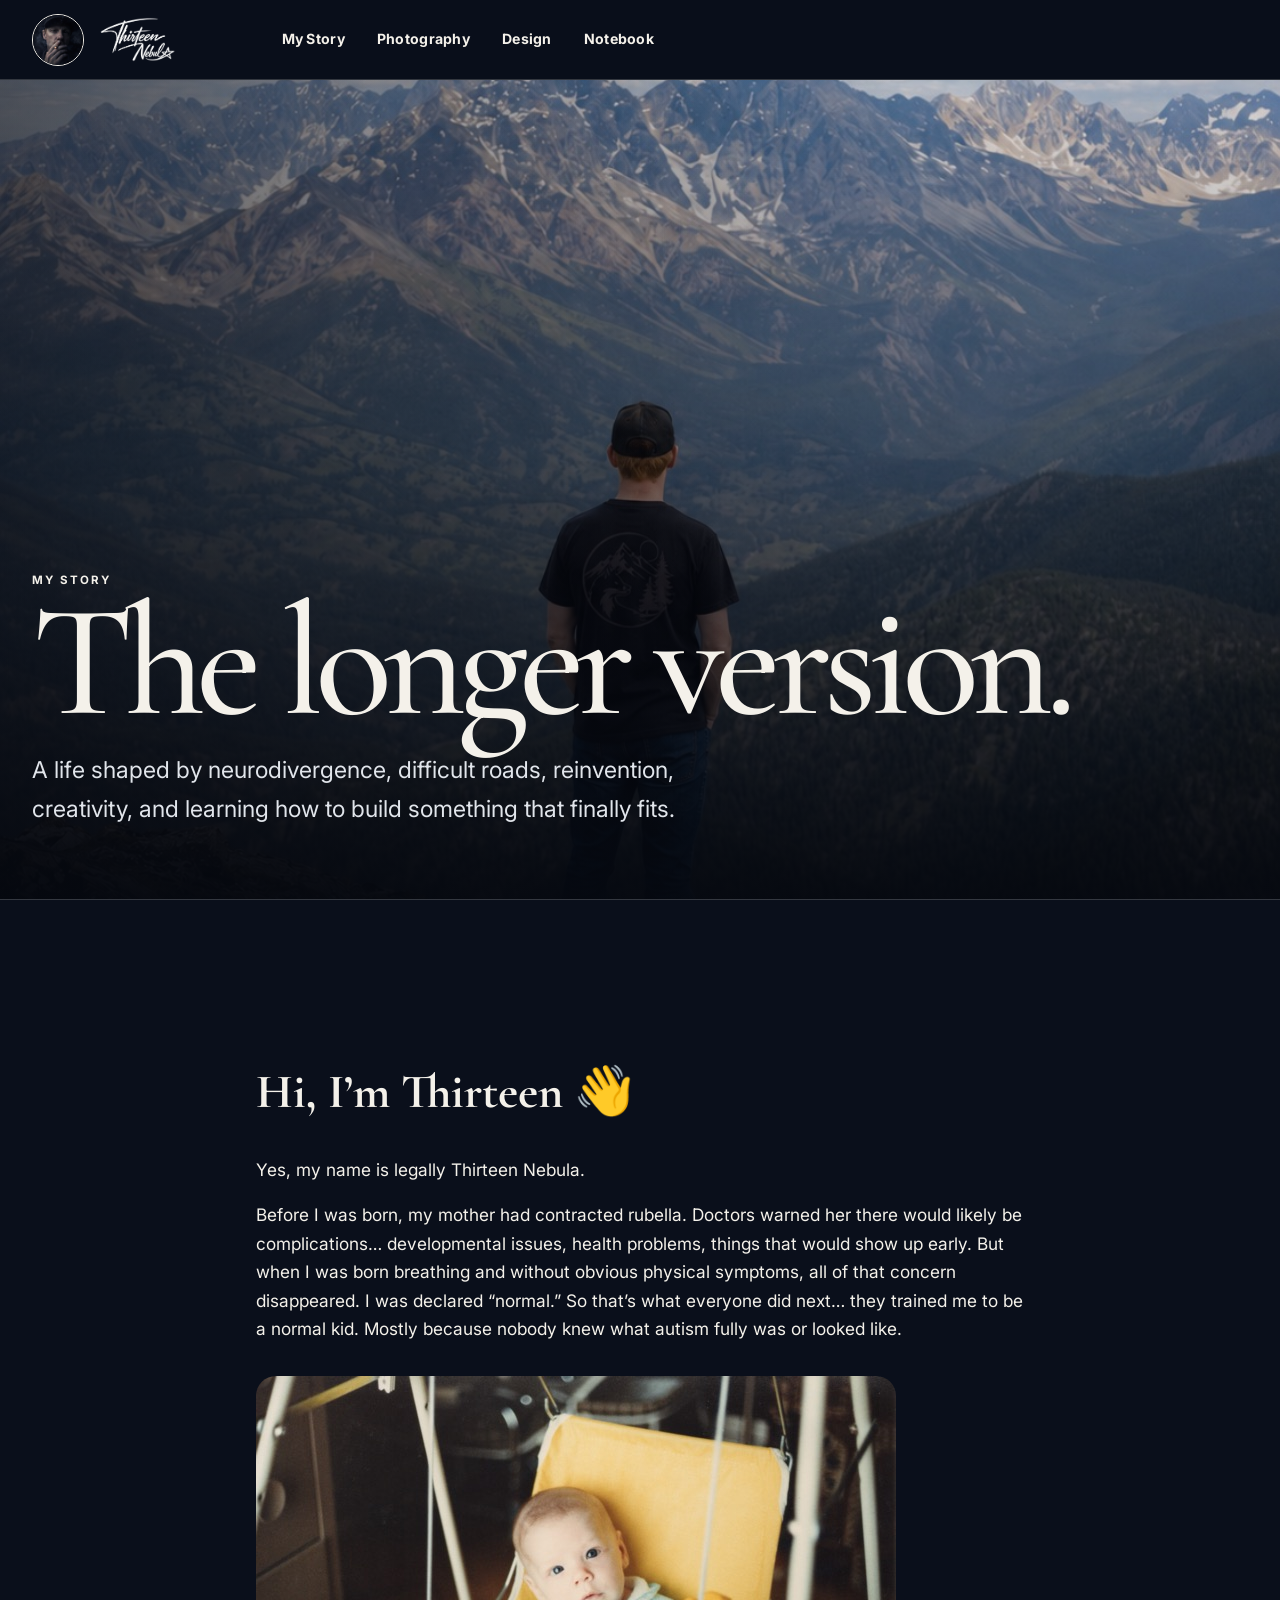
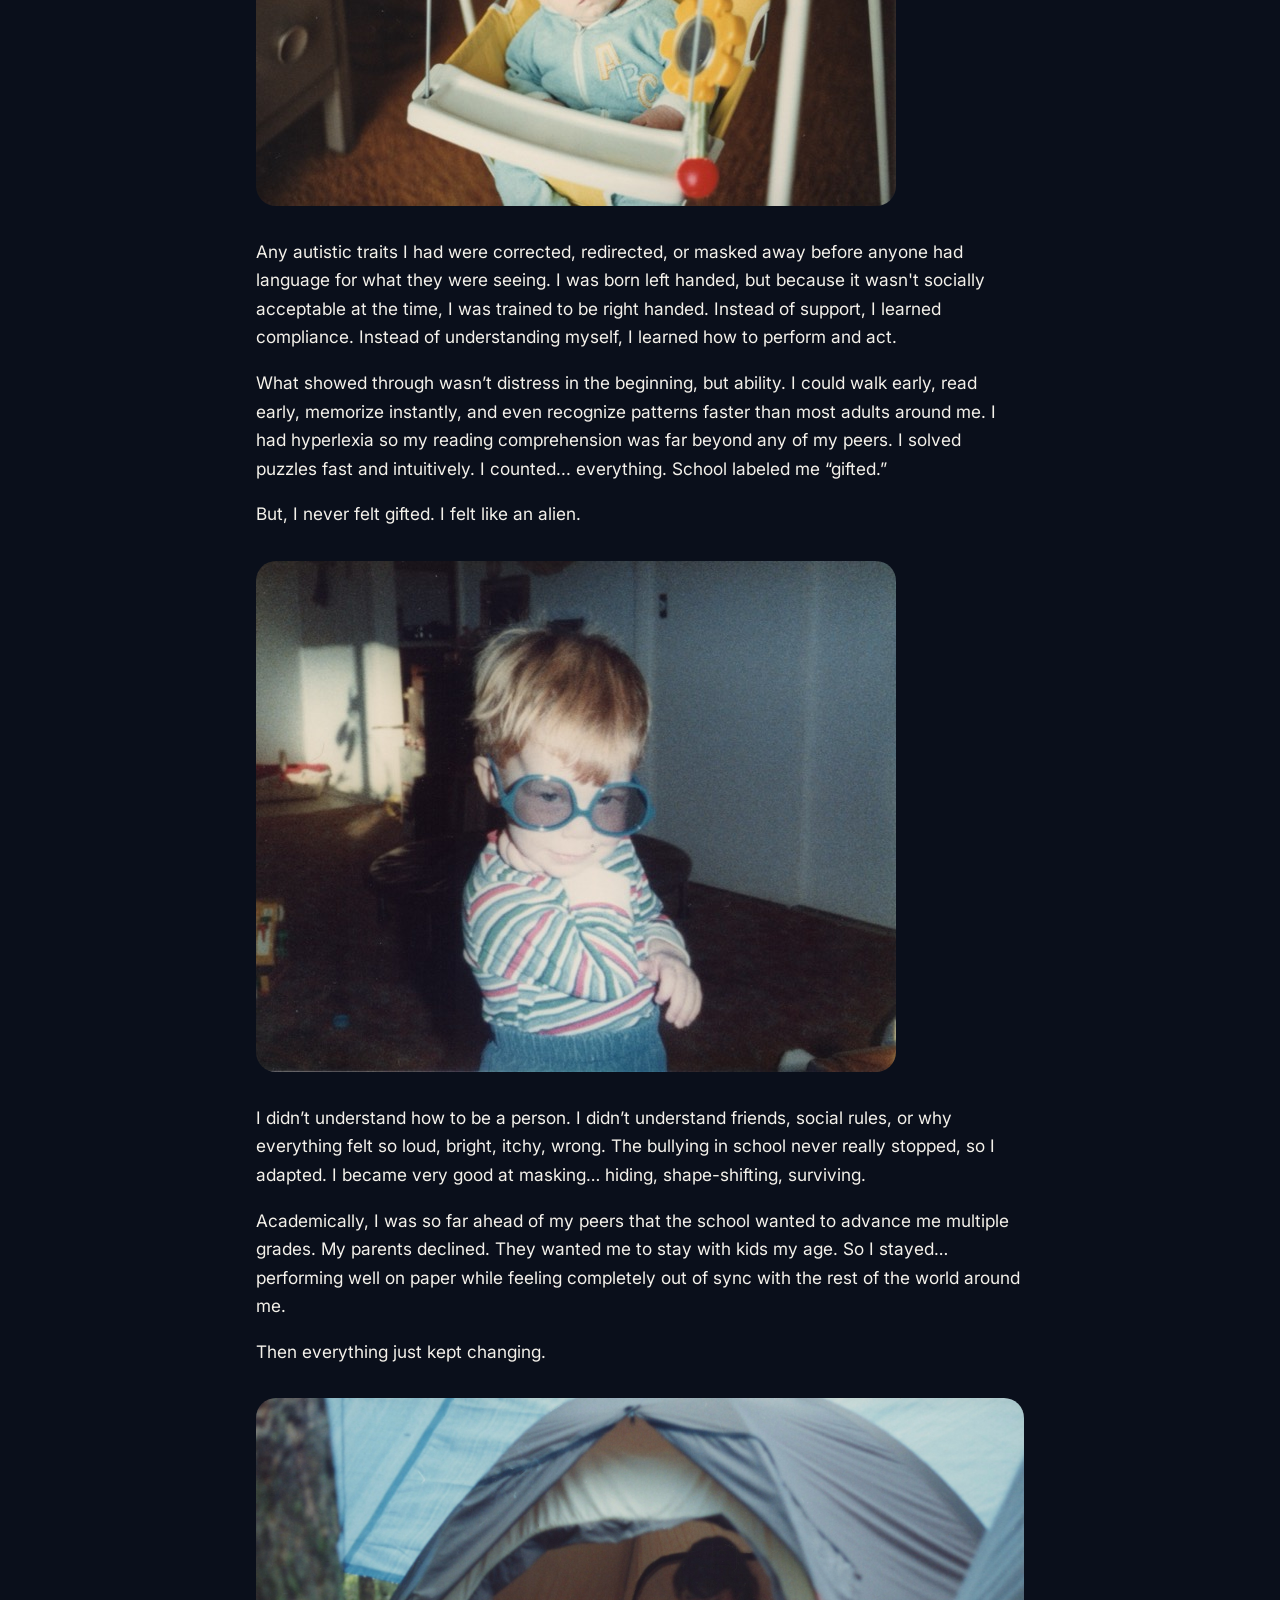
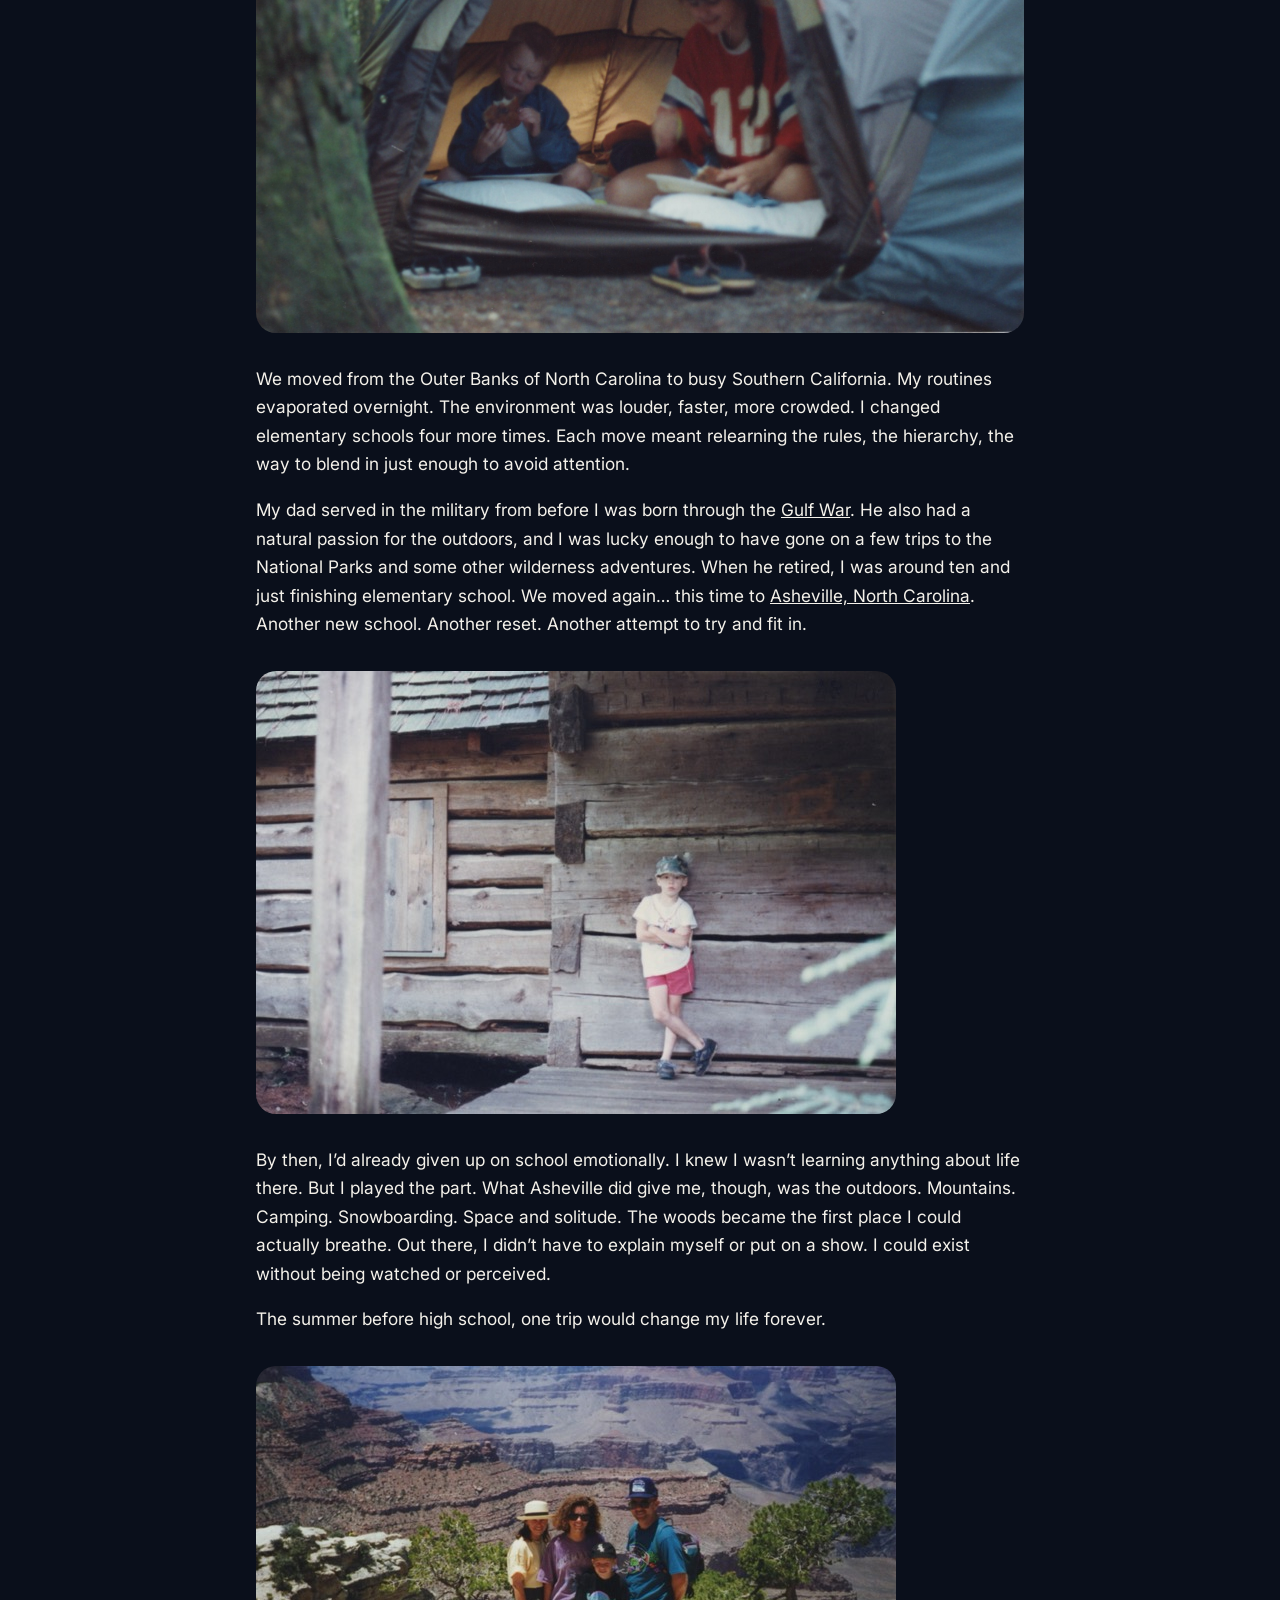
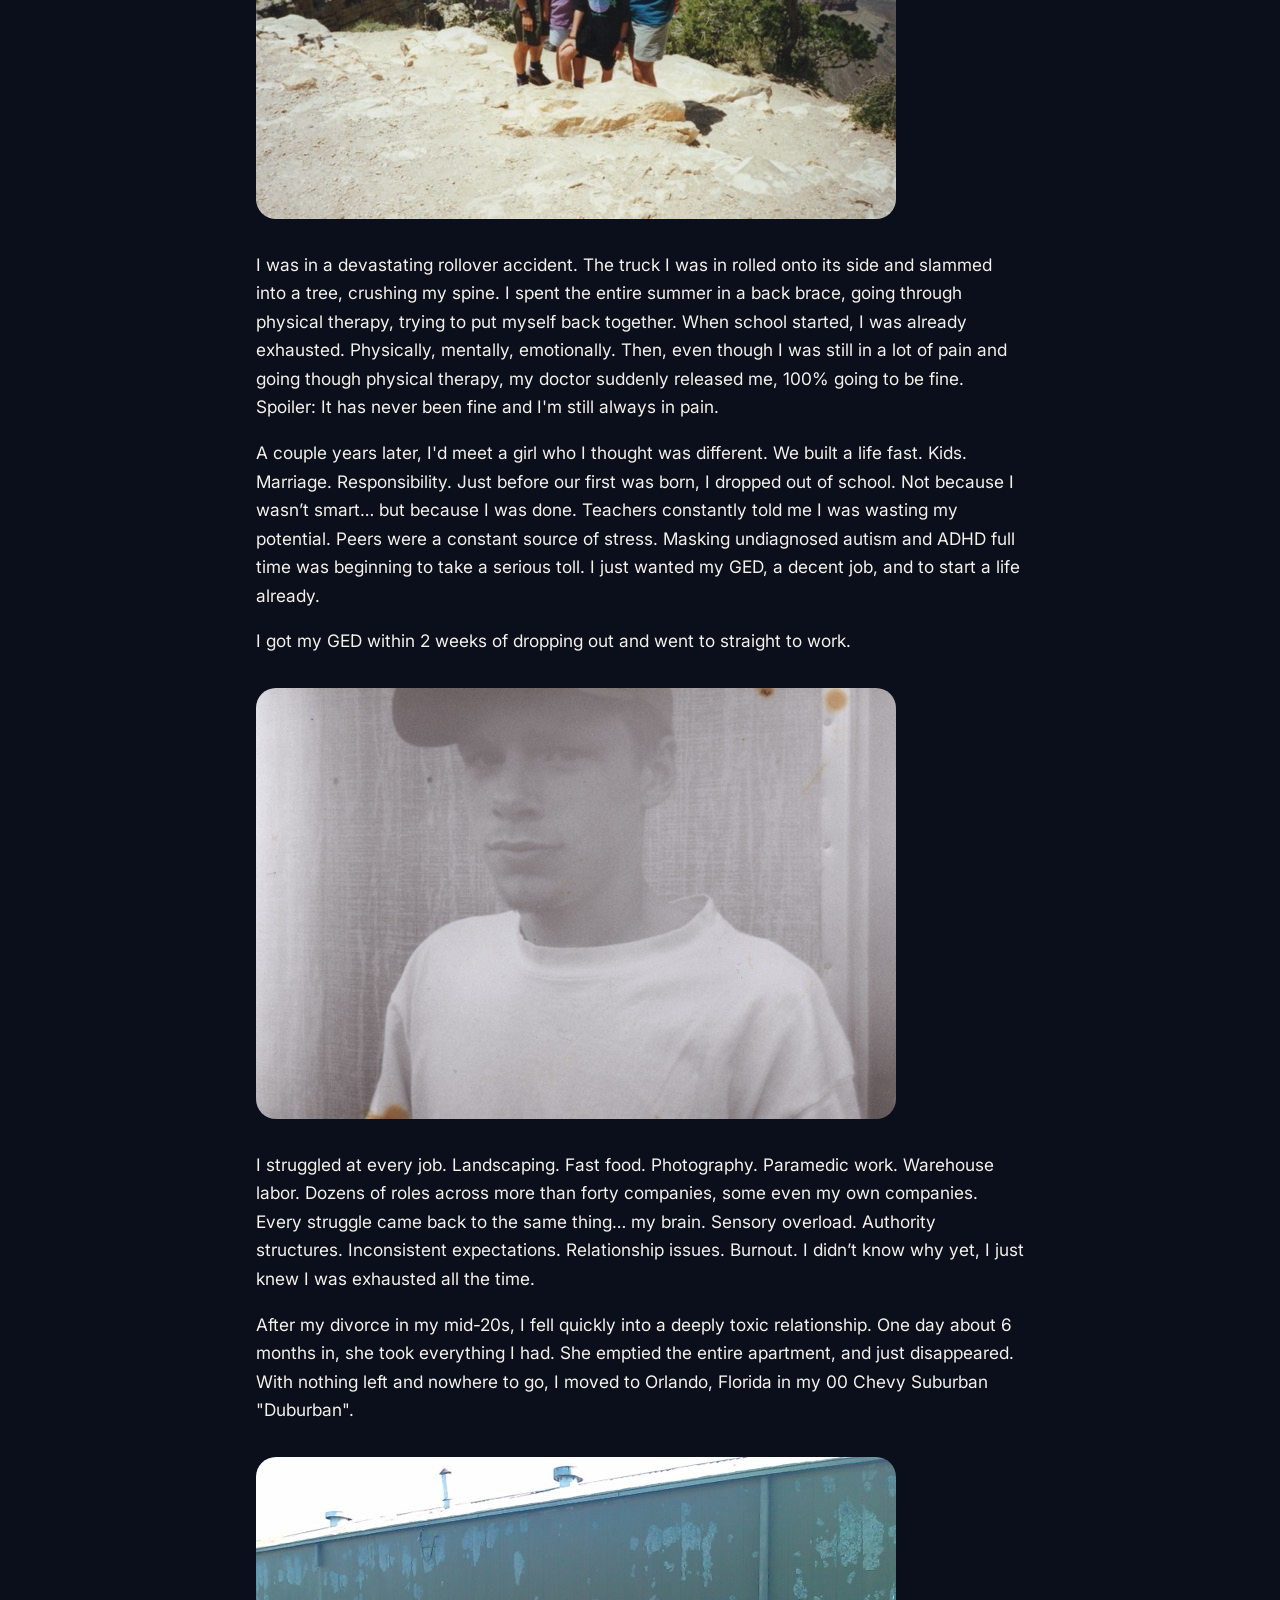
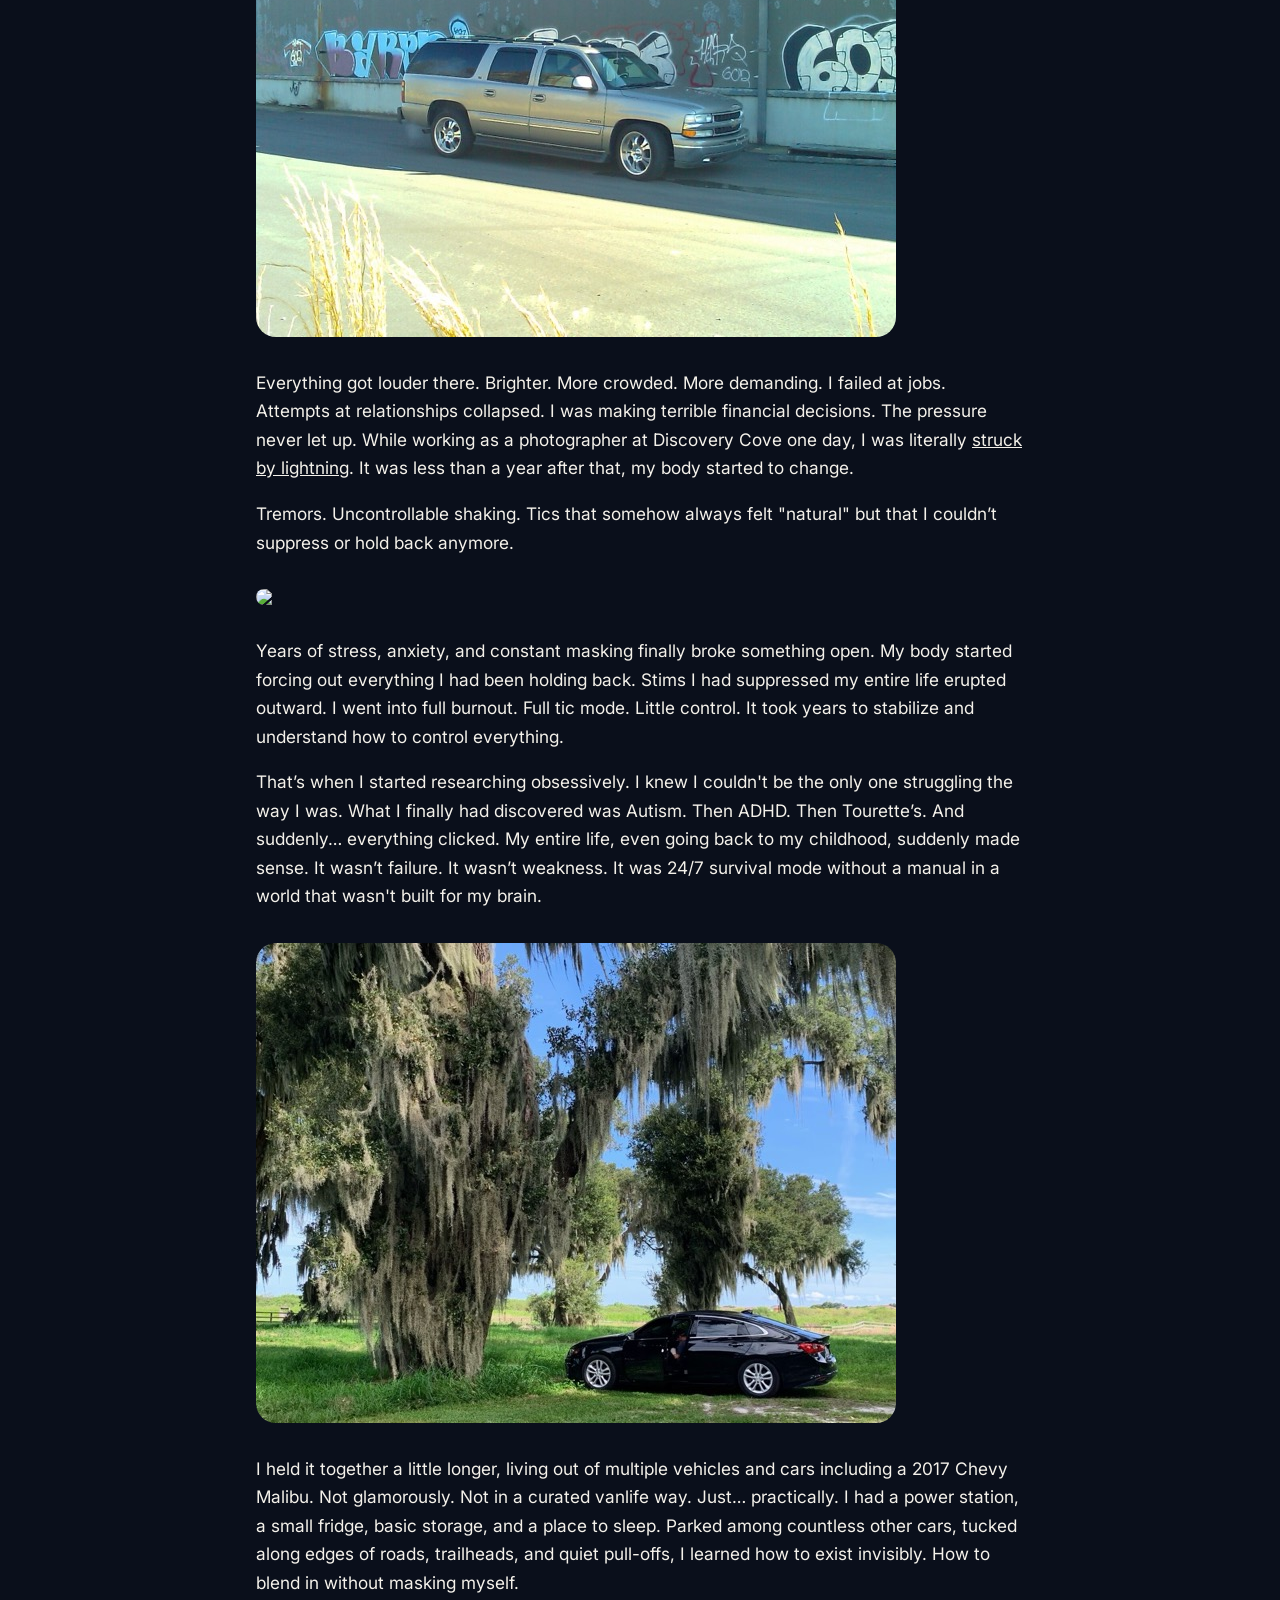
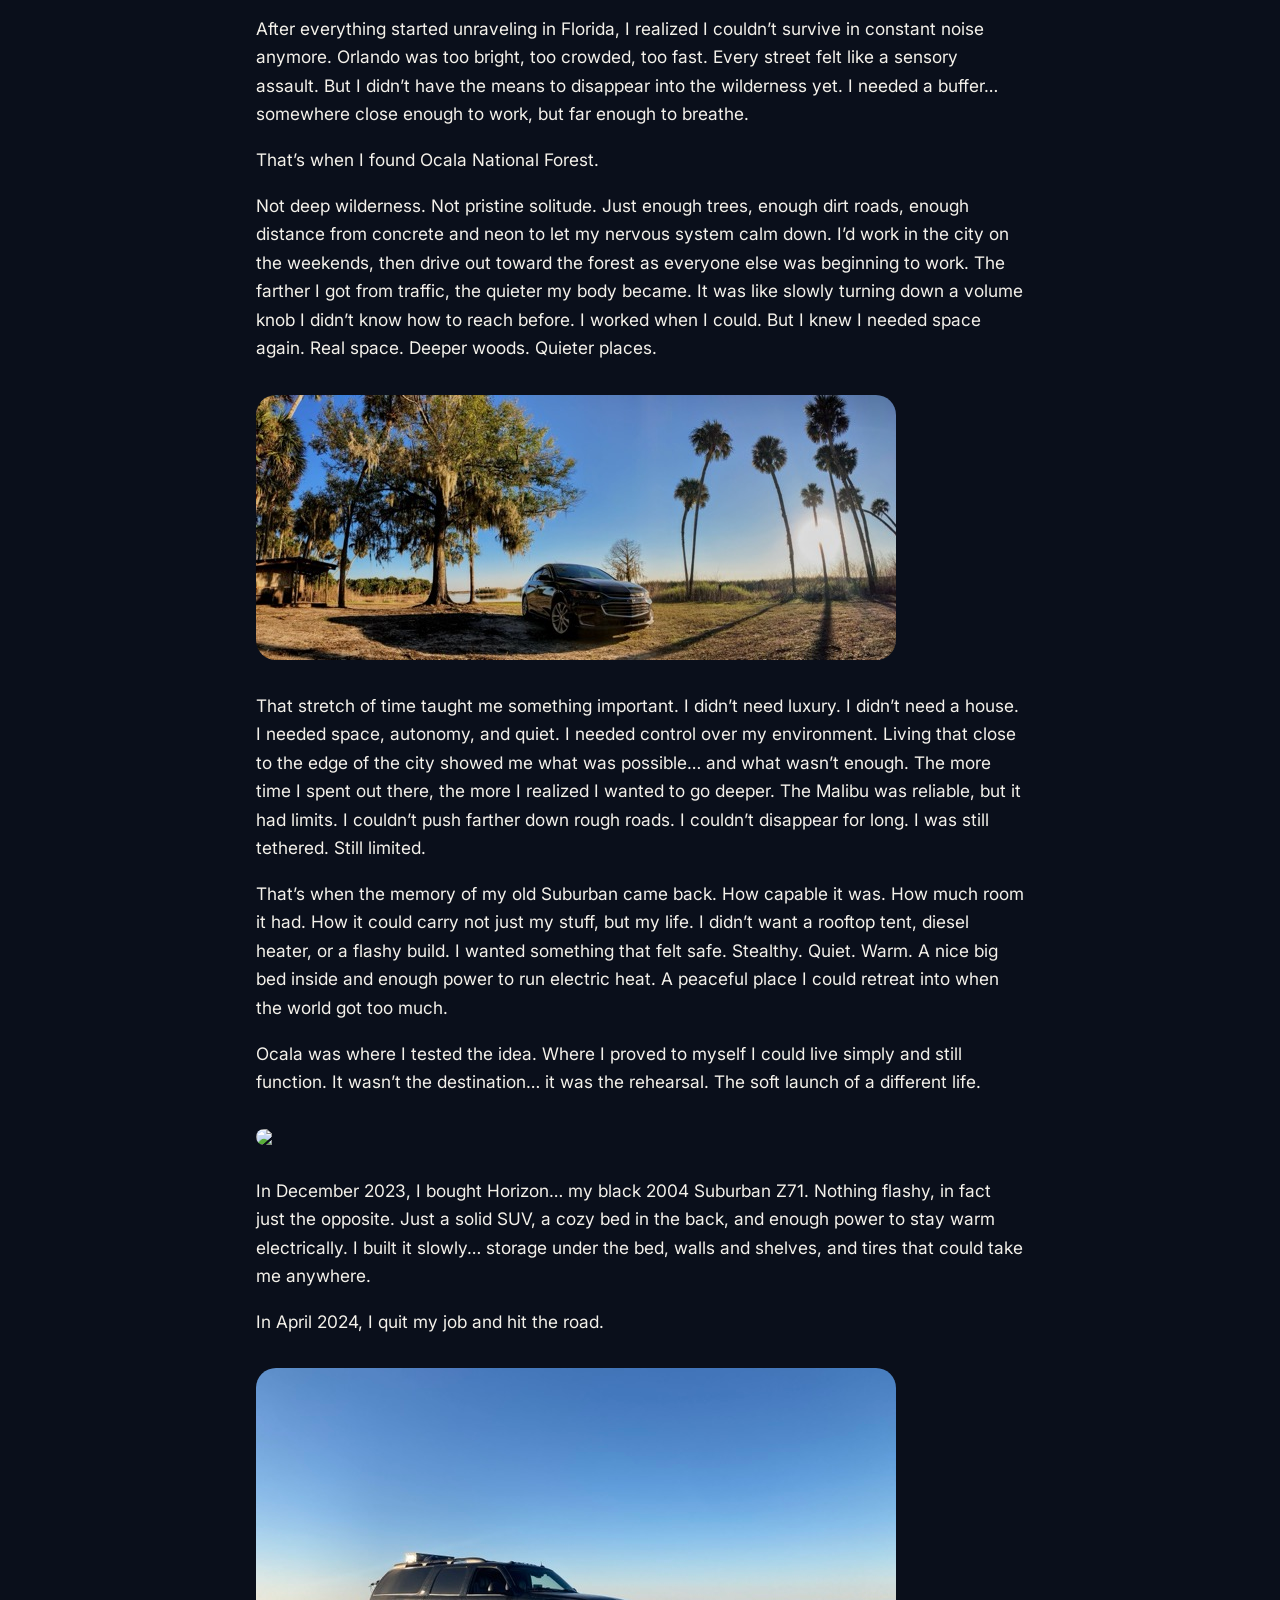
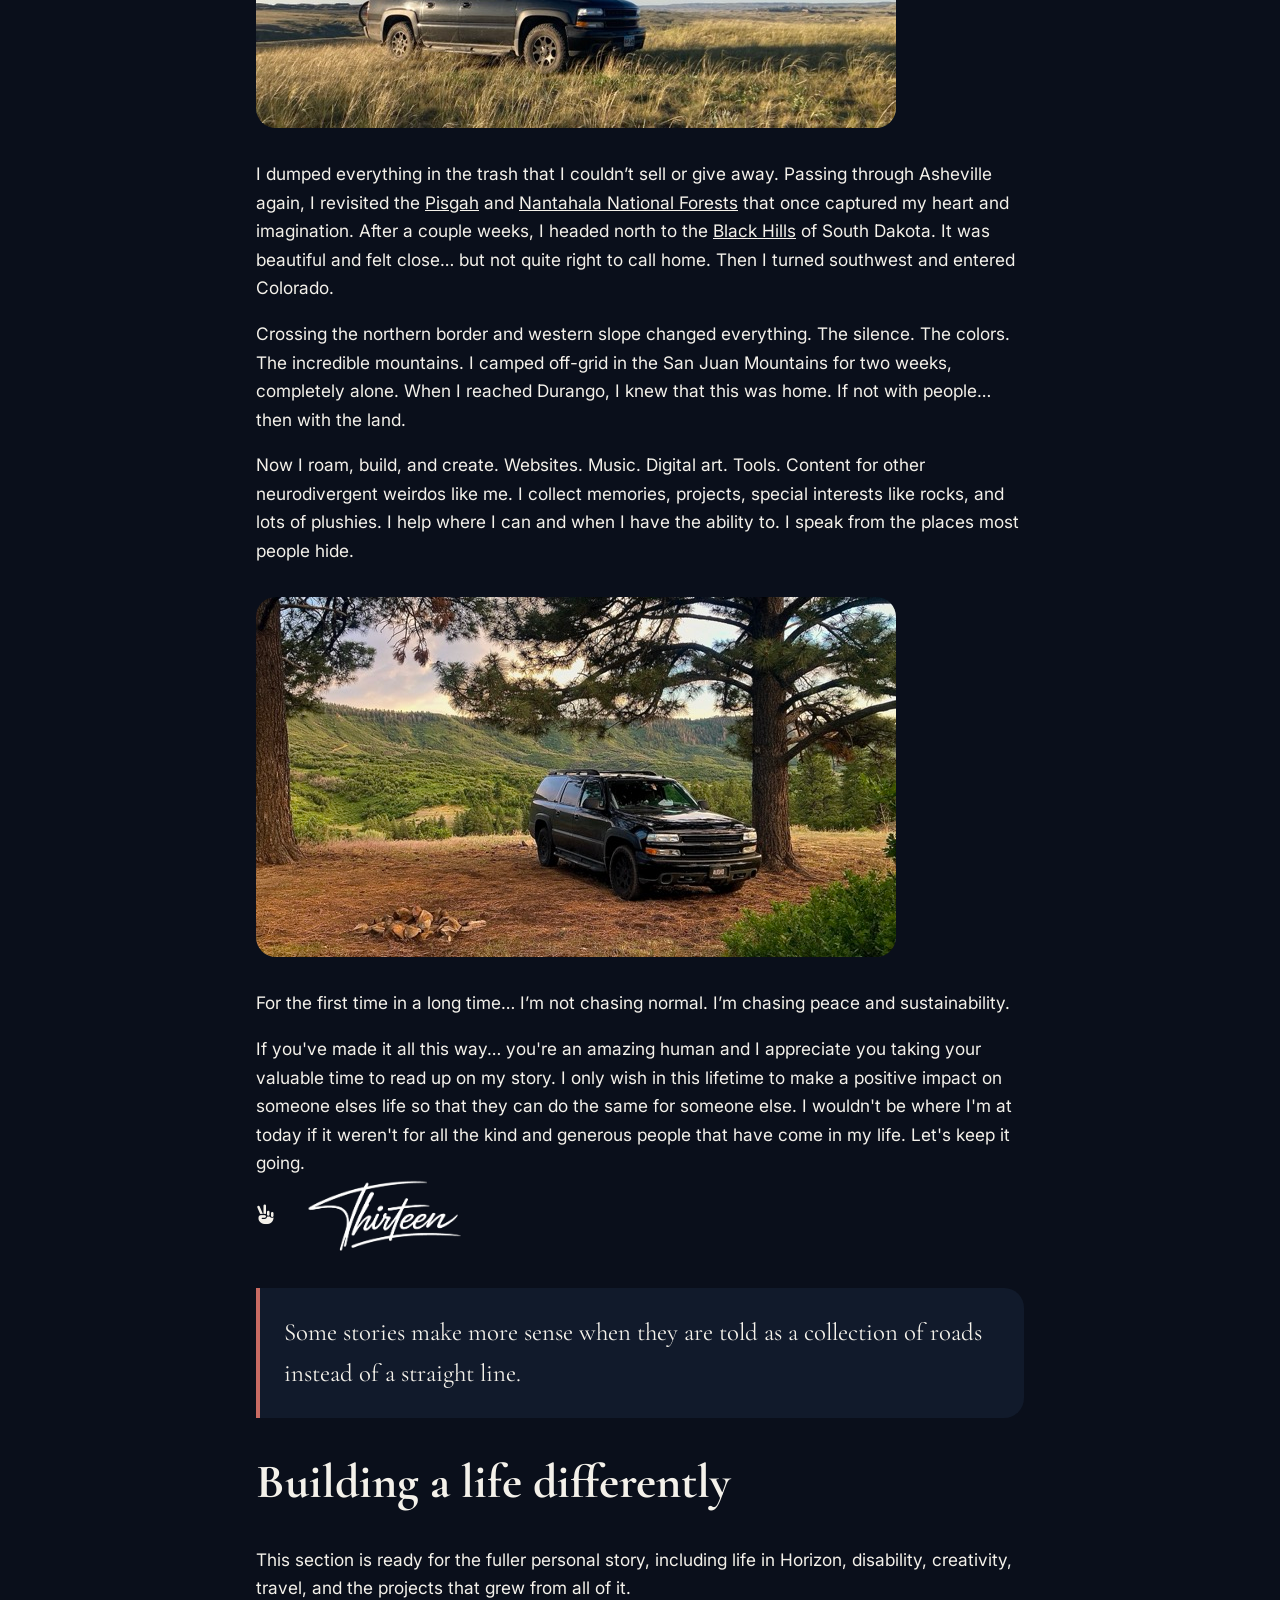
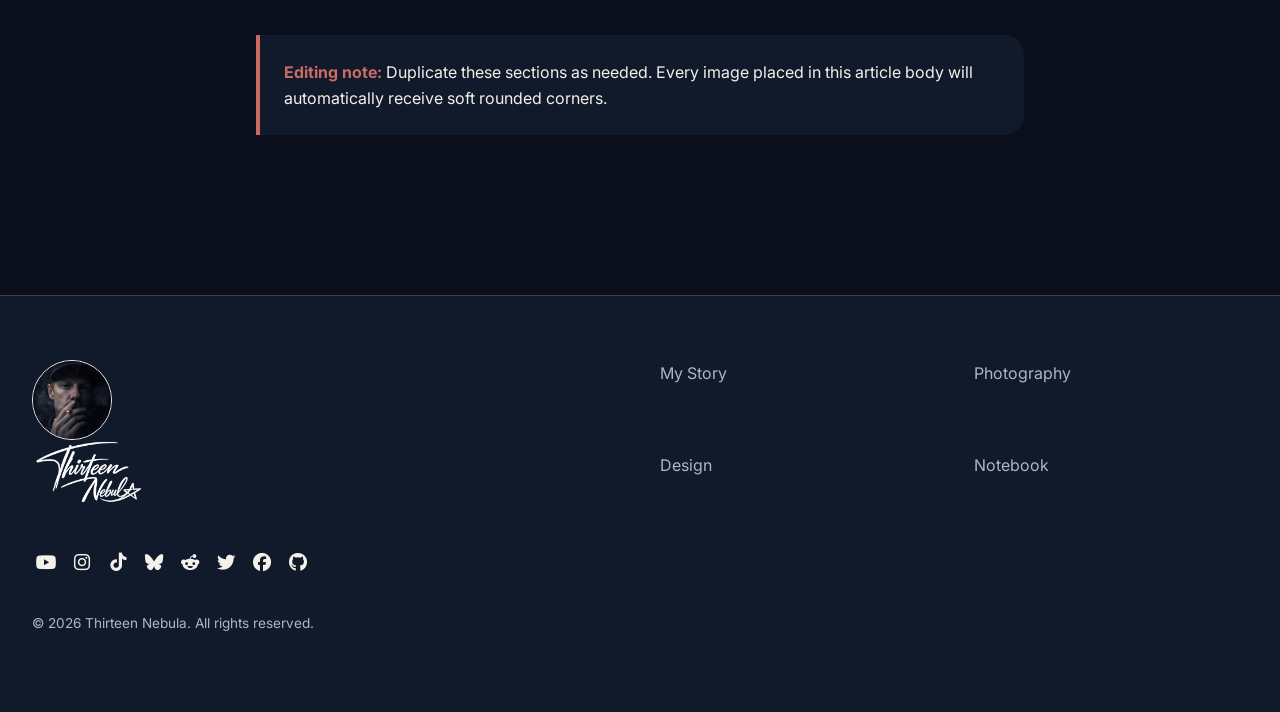
==== commit 0de07f06: "Change image file extensions in about.html Updated image file extensions from .jpeg to .jpg for cons" ====
--- a/about.html
+++ b/about.html
@@ -32,50 +32,50 @@
         <h2>Hi, I’m Thirteen 👋</h2>
           <p>Yes, my name is legally Thirteen Nebula.</p>
           <p>Before I was born, my mother had contracted rubella. Doctors warned her there would likely be complications… developmental issues, health problems, things that would show up early. But when I was born breathing and without obvious physical symptoms, all of that concern disappeared. I was declared “normal.” So that’s what everyone did next… they trained me to be a normal kid. Mostly because nobody knew what autism fully was or looked like.</p>
-          <p><img src="img/about-01.jpeg" class="post-img" /></p>
+          <p><img src="img/about-01.jpg" class="post-img" /></p>
           <p>Any autistic traits I had were corrected, redirected, or masked away before anyone had language for what they were seeing. I was born left handed, but because it wasn't socially acceptable at the time, I was trained to be right handed. Instead of support, I learned compliance. Instead of understanding myself, I learned how to perform and act.</p>
           <p>What showed through wasn’t distress in the beginning, but ability. I could walk early, read early, memorize instantly, and even recognize patterns faster than most adults around me. I had hyperlexia so my reading comprehension was far beyond any of my peers. I solved puzzles fast and intuitively. I counted... everything. School labeled me “gifted.”</p>
           <p>But, I never felt gifted. I felt like an alien.</p>
-          <p><img src="img/about-02.jpeg" class="post-img" /></p>
+          <p><img src="img/about-02.jpg" class="post-img" /></p>
           <p>I didn’t understand how to be a person. I didn’t understand friends, social rules, or why everything felt so loud, bright, itchy, wrong. The bullying in school never really stopped, so I adapted. I became very good at masking… hiding, shape-shifting, surviving.</p>
           <p>Academically, I was so far ahead of my peers that the school wanted to advance me multiple grades. My parents declined. They wanted me to stay with kids my age. So I stayed… performing well on paper while feeling completely out of sync with the rest of the world around me.</p>
           <p>Then everything just kept changing.</p>
-          <p><img src="img/about-03.jpeg" class="post-img" /></p>
+          <p><img src="img/about-03.jpg" class="post-img" /></p>
           <p>We moved from the Outer Banks of North Carolina to busy Southern California. My routines evaporated overnight. The environment was louder, faster, more crowded. I changed elementary schools four more times. Each move meant relearning the rules, the hierarchy, the way to blend in just enough to avoid attention.</p>
           <p>My dad served in the military from before I was born through the <a href="https://en.wikipedia.org/wiki/Gulf_War" target="_blank">Gulf War</a>. He also had a natural passion for the outdoors, and I was lucky enough to have gone on a few trips to the National Parks and some other wilderness adventures. When he retired, I was around ten and just finishing elementary school. We moved again… this time to <a href="https://www.exploreasheville.com" target="_blank">Asheville, North Carolina</a>. Another new school. Another reset. Another attempt to try and fit in.</p>
-          <p><img src="img/about-04.jpeg" class="post-img" /></p>
+          <p><img src="img/about-04.jpg" class="post-img" /></p>
           <p>By then, I’d already given up on school emotionally. I knew I wasn’t learning anything about life there. But I played the part. What Asheville did give me, though, was the outdoors. Mountains. Camping. Snowboarding. Space and solitude. The woods became the first place I could actually breathe. Out there, I didn’t have to explain myself or put on a show. I could exist without being watched or perceived.</p>
           <p>The summer before high school, one trip would change my life forever.</p>
-          <p><img src="img/about-05.jpeg" class="post-img" /></p>
+          <p><img src="img/about-05.jpg" class="post-img" /></p>
           <p>I was in a devastating rollover accident. The truck I was in rolled onto its side and slammed into a tree, crushing my spine. I spent the entire summer in a back brace, going through physical therapy, trying to put myself back together. When school started, I was already exhausted. Physically, mentally, emotionally. Then, even though I was still in a lot of pain and going though physical therapy, my doctor suddenly released me, 100% going to be fine. Spoiler: It has never been fine and I'm still always in pain.</p>
           <p>A couple years later, I'd meet a girl who I thought was different. We built a life fast. Kids. Marriage. Responsibility. Just before our first was born, I dropped out of school. Not because I wasn’t smart… but because I was done. Teachers constantly told me I was wasting my potential. Peers were a constant source of stress. Masking undiagnosed autism and ADHD full time was beginning to take a serious toll. I just wanted my GED, a decent job, and to start a life already.</p>
           <p>I got my GED within 2 weeks of dropping out and went to straight to work.</p>
-          <p><img src="img/about-06.jpeg" class="post-img" /></p>
+          <p><img src="img/about-06.jpg" class="post-img" /></p>
           <p>I struggled at every job. Landscaping. Fast food. Photography. Paramedic work. Warehouse labor. Dozens of roles across more than forty companies, some even my own companies. Every struggle came back to the same thing… my brain. Sensory overload. Authority structures. Inconsistent expectations. Relationship issues. Burnout. I didn’t know why yet, I just knew I was exhausted all the time.</p>
           <p>After my divorce in my mid-20s, I fell quickly into a deeply toxic relationship. One day about 6 months in, she took everything I had. She emptied the entire apartment, and just disappeared. With nothing left and nowhere to go, I moved to Orlando, Florida in my 00 Chevy Suburban "Duburban".</p>
-          <p><img src="img/about-07.jpeg" class="post-img" /></p>
+          <p><img src="img/about-07.jpg" class="post-img" /></p>
           <p>Everything got louder there. Brighter. More crowded. More demanding. I failed at jobs. Attempts at relationships collapsed. I was making terrible financial decisions. The pressure never let up. While working as a photographer at Discovery Cove one day, I was literally <a href="https://www.youtube.com/watch?v=GRbtaZYncjo" target="_blank">struck by lightning</a>. It was less than a year after that, my body started to change.</p>
           <p>Tremors. Uncontrollable shaking. Tics that somehow always felt "natural" but that I couldn’t suppress or hold back anymore.</p>
           <p><img src="img/about-08.gif" class="post-img" /></p>
           <p>Years of stress, anxiety, and constant masking finally broke something open. My body started forcing out everything I had been holding back. Stims I had suppressed my entire life erupted outward. I went into full burnout. Full tic mode. Little control. It took years to stabilize and understand how to control everything.</p>
           <p>That’s when I started researching obsessively. I knew I couldn't be the only one struggling the way I was. What I finally had discovered was Autism. Then ADHD. Then Tourette’s. And suddenly… everything clicked. My entire life, even going back to my childhood, suddenly made sense. It wasn’t failure. It wasn’t weakness. It was 24/7 survival mode without a manual in a world that wasn't built for my brain.</p>
-          <p><img src="img/about-09.jpeg" class="post-img" /></p
+          <p><img src="img/about-09.jpg" class="post-img" /></p
           <p>I held it together a little longer, living out of multiple vehicles and cars including a 2017 Chevy Malibu. Not glamorously. Not in a curated vanlife way. Just… practically. I had a power station, a small fridge, basic storage, and a place to sleep. Parked among countless other cars, tucked along edges of roads, trailheads, and quiet pull-offs, I learned how to exist invisibly. How to blend in without masking myself.</p>
           <p>After everything started unraveling in Florida, I realized I couldn’t survive in constant noise anymore. Orlando was too bright, too crowded, too fast. Every street felt like a sensory assault. But I didn’t have the means to disappear into the wilderness yet. I needed a buffer… somewhere close enough to work, but far enough to breathe.</p>
           <p>That’s when I found Ocala National Forest.</p>
           <p>Not deep wilderness. Not pristine solitude. Just enough trees, enough dirt roads, enough distance from concrete and neon to let my nervous system calm down. I’d work in the city on the weekends, then drive out toward the forest as everyone else was beginning to work. The farther I got from traffic, the quieter my body became. It was like slowly turning down a volume knob I didn’t know how to reach before. I worked when I could. But I knew I needed space again. Real space. Deeper woods. Quieter places.</p>
-          <p><img src="img/about-10.jpeg" class="post-img" /></p>
+          <p><img src="img/about-10.jpg" class="post-img" /></p>
           <p>That stretch of time taught me something important. I didn’t need luxury. I didn’t need a house. I needed space, autonomy, and quiet. I needed control over my environment. Living that close to the edge of the city showed me what was possible… and what wasn’t enough. The more time I spent out there, the more I realized I wanted to go deeper. The Malibu was reliable, but it had limits. I couldn’t push farther down rough roads. I couldn’t disappear for long. I was still tethered. Still limited.</p>
           <p>That’s when the memory of my old Suburban came back. How capable it was. How much room it had. How it could carry not just my stuff, but my life. I didn’t want a rooftop tent, diesel heater, or a flashy build. I wanted something that felt safe. Stealthy. Quiet. Warm. A nice big bed inside and enough power to run electric heat. A peaceful place I could retreat into when the world got too much.</p>
           <p>Ocala was where I tested the idea. Where I proved to myself I could live simply and still function. It wasn’t the destination… it was the rehearsal. The soft launch of a different life.</p>
-          <p><img src=img/about-11.jpeg" class="post-img" /></p>
+          <p><img src=img/about-11.jpg" class="post-img" /></p>
           <p>In December 2023, I bought Horizon… my black 2004 Suburban Z71. Nothing flashy, in fact just the opposite. Just a solid SUV, a cozy bed in the back, and enough power to stay warm electrically. I built it slowly… storage under the bed, walls and shelves, and tires that could take me anywhere.</p>
           <p>In April 2024, I quit my job and hit the road.</p>
-          <p><img src="img/about-12.jpeg" class="post-img" /></p>
+          <p><img src="img/about-12.jpg" class="post-img" /></p>
           <p>I dumped everything in the trash that I couldn’t sell or give away. Passing through Asheville again, I revisited the <a href="https://www.fs.usda.gov/r08/northcarolina/recreation/pisgah-national-forest" target="_blank">Pisgah</a> and <a href="https://www.fs.usda.gov/r08/northcarolina/recreation/nantahala-national-forest" target="_blank">Nantahala National Forests</a> that once captured my heart and imagination. After a couple weeks, I headed north to the <a href="https://www.blackhillsbadlands.com/" target="_blank">Black Hills</a> of South Dakota. It was beautiful and felt close… but not quite right to call home. Then I turned southwest and entered Colorado.</p>
           <p>Crossing the northern border and western slope changed everything. The silence. The colors. The incredible mountains. I camped off-grid in the San Juan Mountains for two weeks, completely alone. When I reached Durango, I knew that this was home. If not with people… then with the land.</p>
           <p>Now I roam, build, and create. Websites. Music. Digital art. Tools. Content for other neurodivergent weirdos like me. I collect memories, projects, special interests like rocks, and lots of plushies. I help where I can and when I have the ability to. I speak from the places most people hide.</p>
-          <p><img src="img/about-13.jpeg" class="post-img" /></p>
+          <p><img src="img/about-13.jpg" class="post-img" /></p>
           <p>For the first time in a long time… I’m not chasing normal. I’m chasing peace and sustainability.</p>
           <p>If you've made it all this way… you're an amazing human and I appreciate you taking your valuable time to read up on my story. I only wish in this lifetime to make a positive impact on someone elses life so that they can do the same for someone else. I wouldn't be where I'm at today if it weren't for all the kind and generous people that have come in my life. Let's keep it going.</p>
           <div class="post-signoff"><i class="fa-solid fa-hand-peace" aria-hidden="true"></i><img class="post-signature" src="img/signature-tw.png" alt="Thirteen signature"></div>
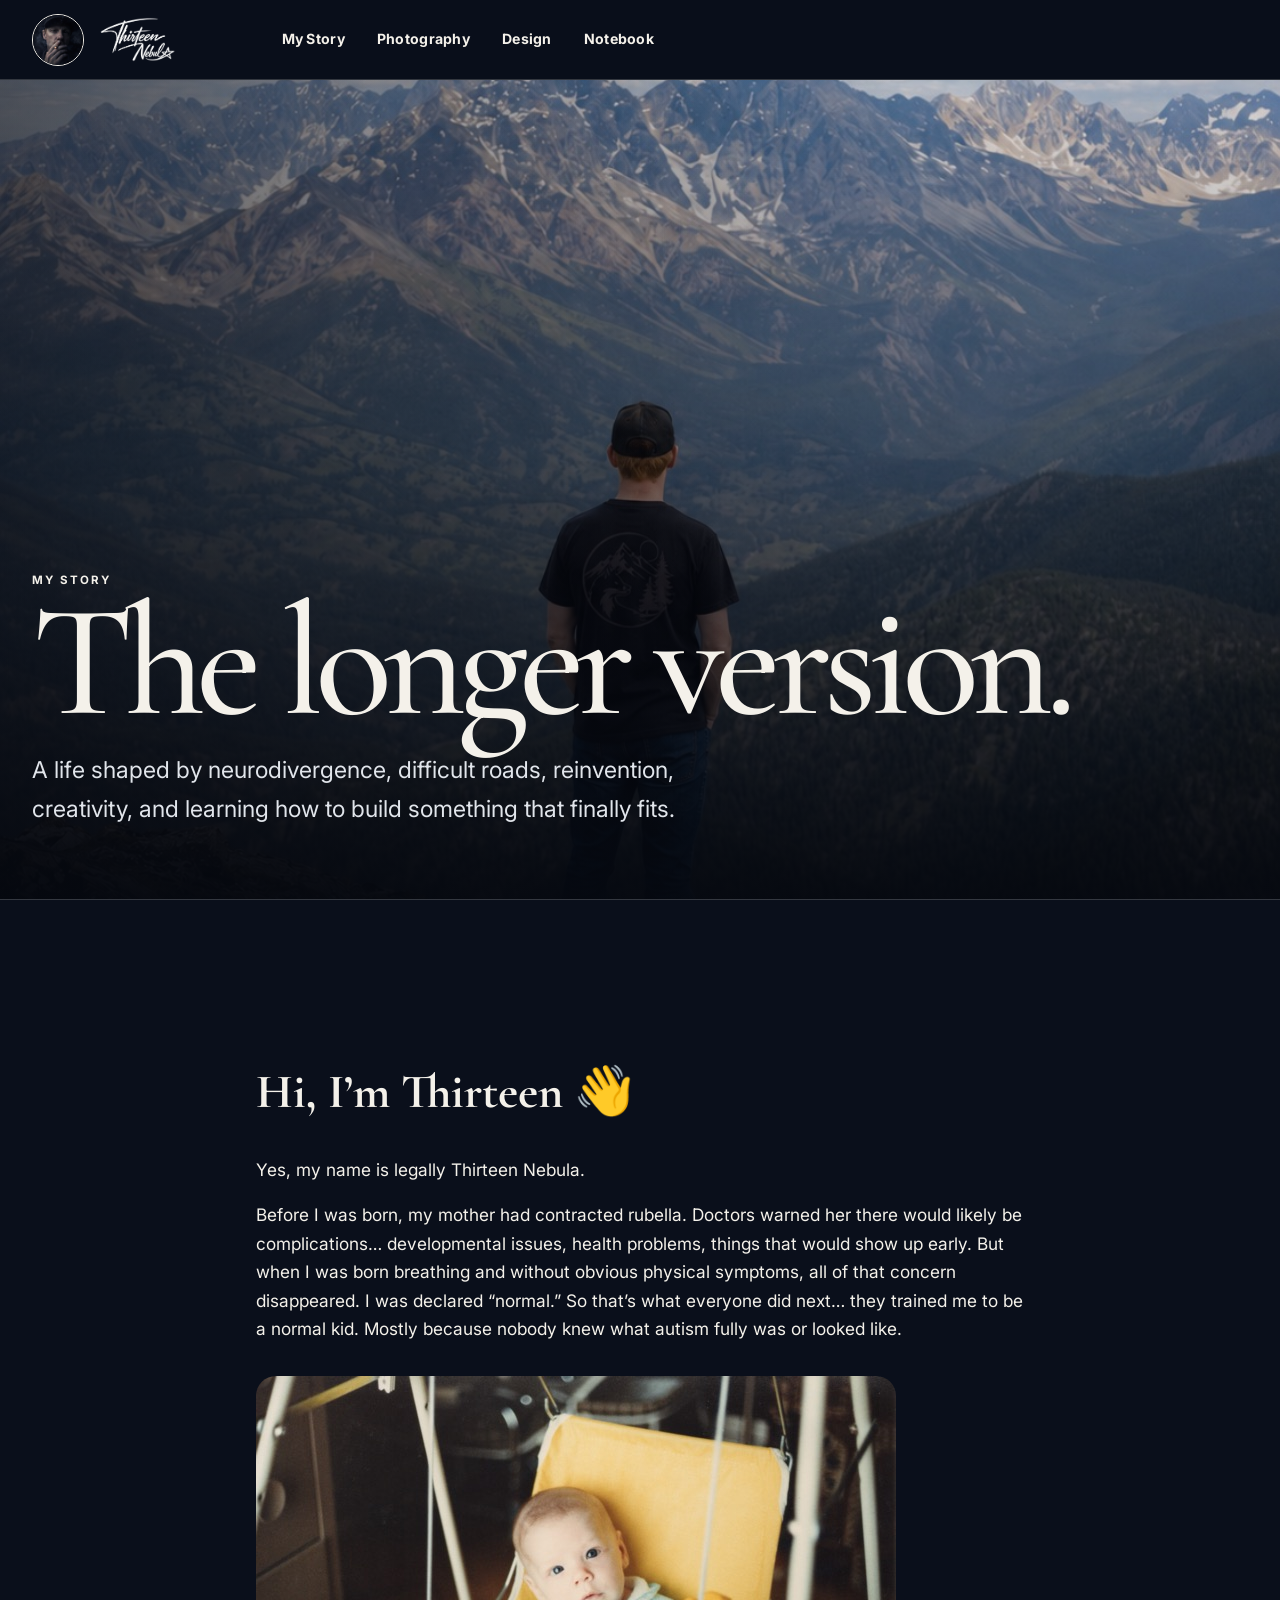
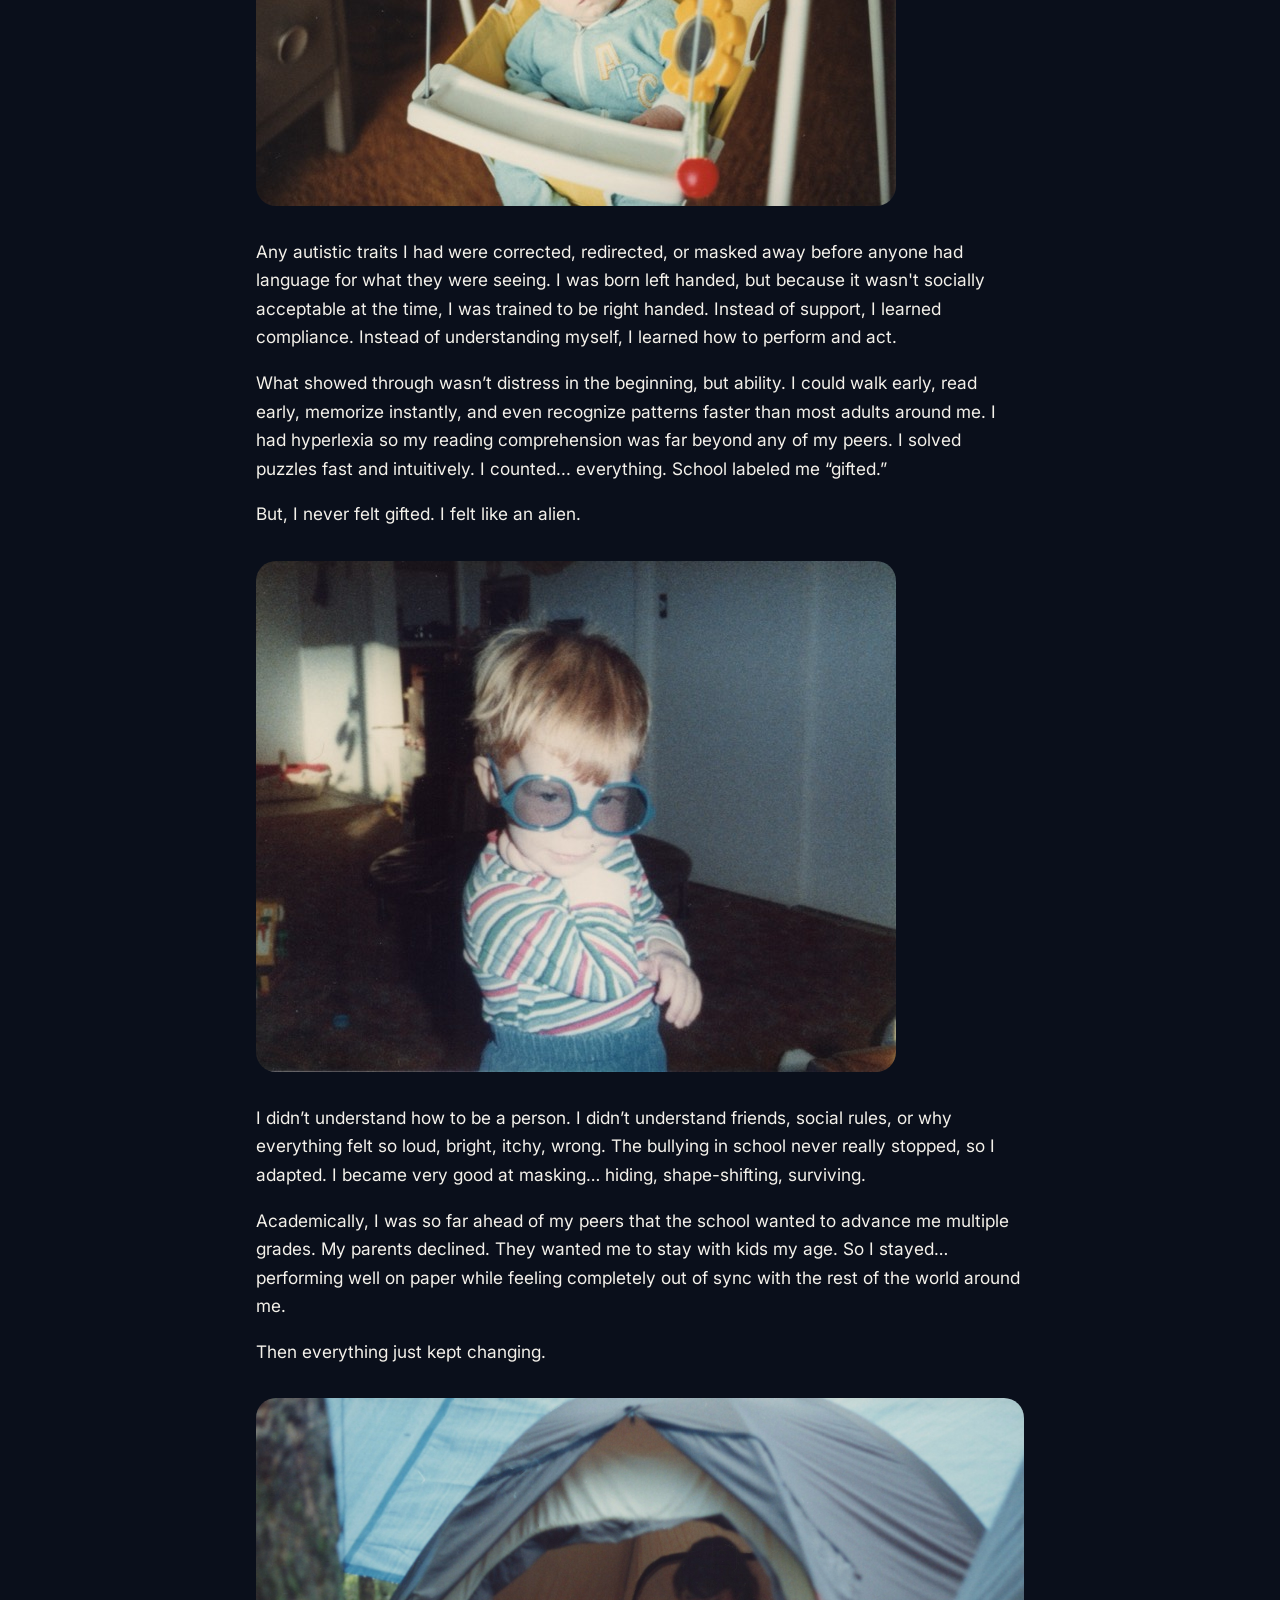
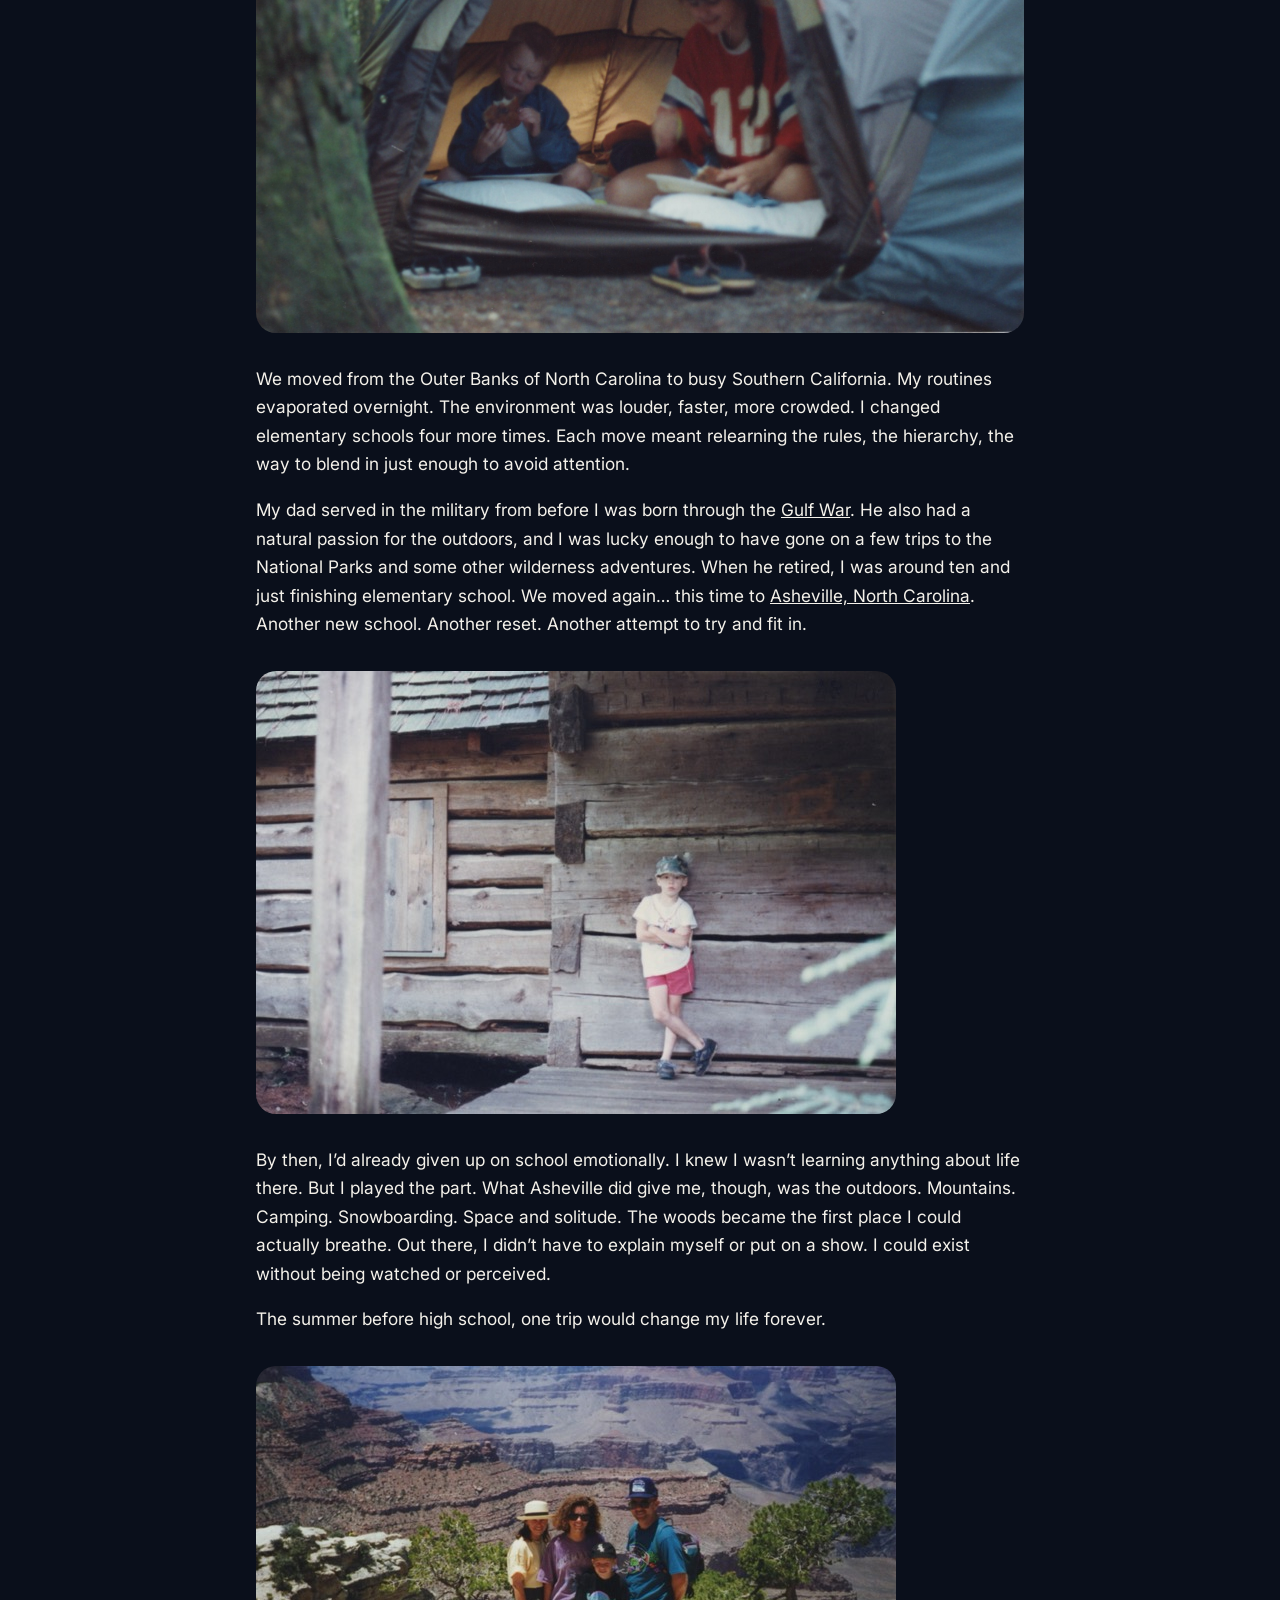
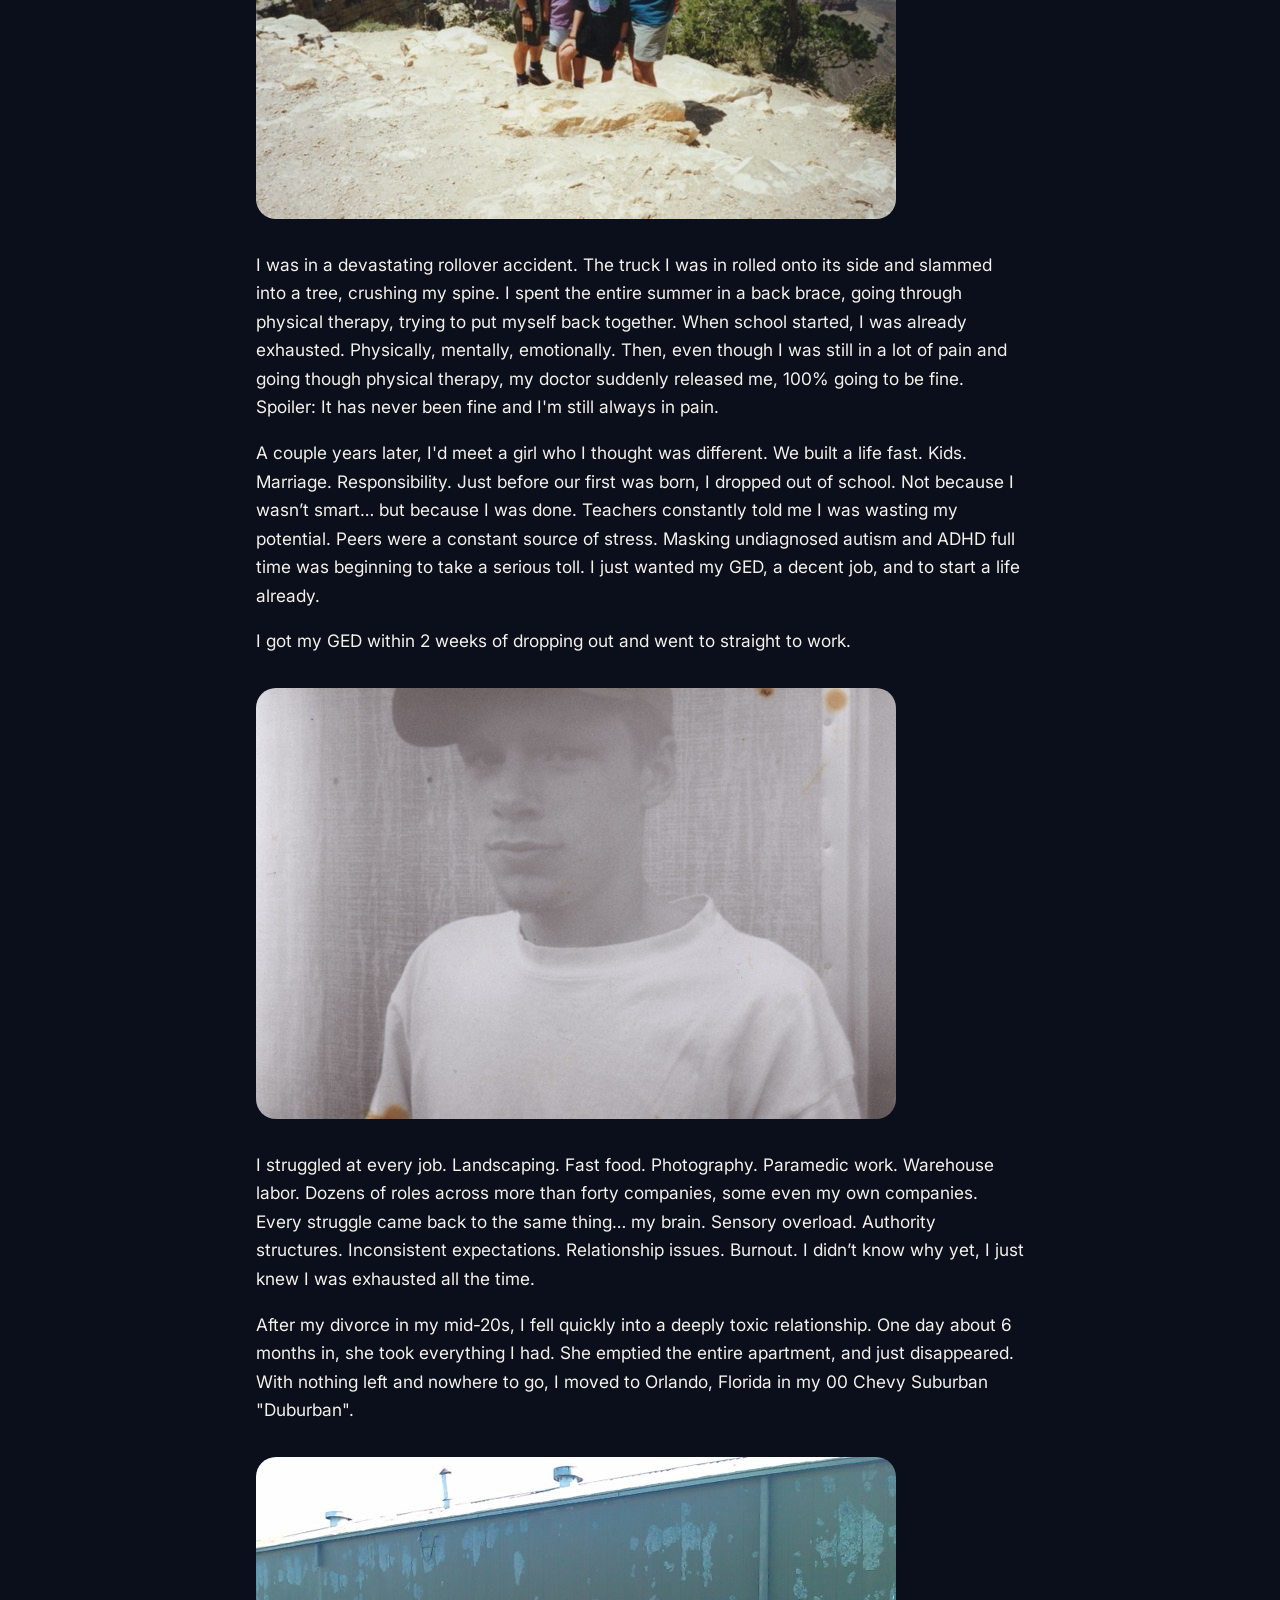
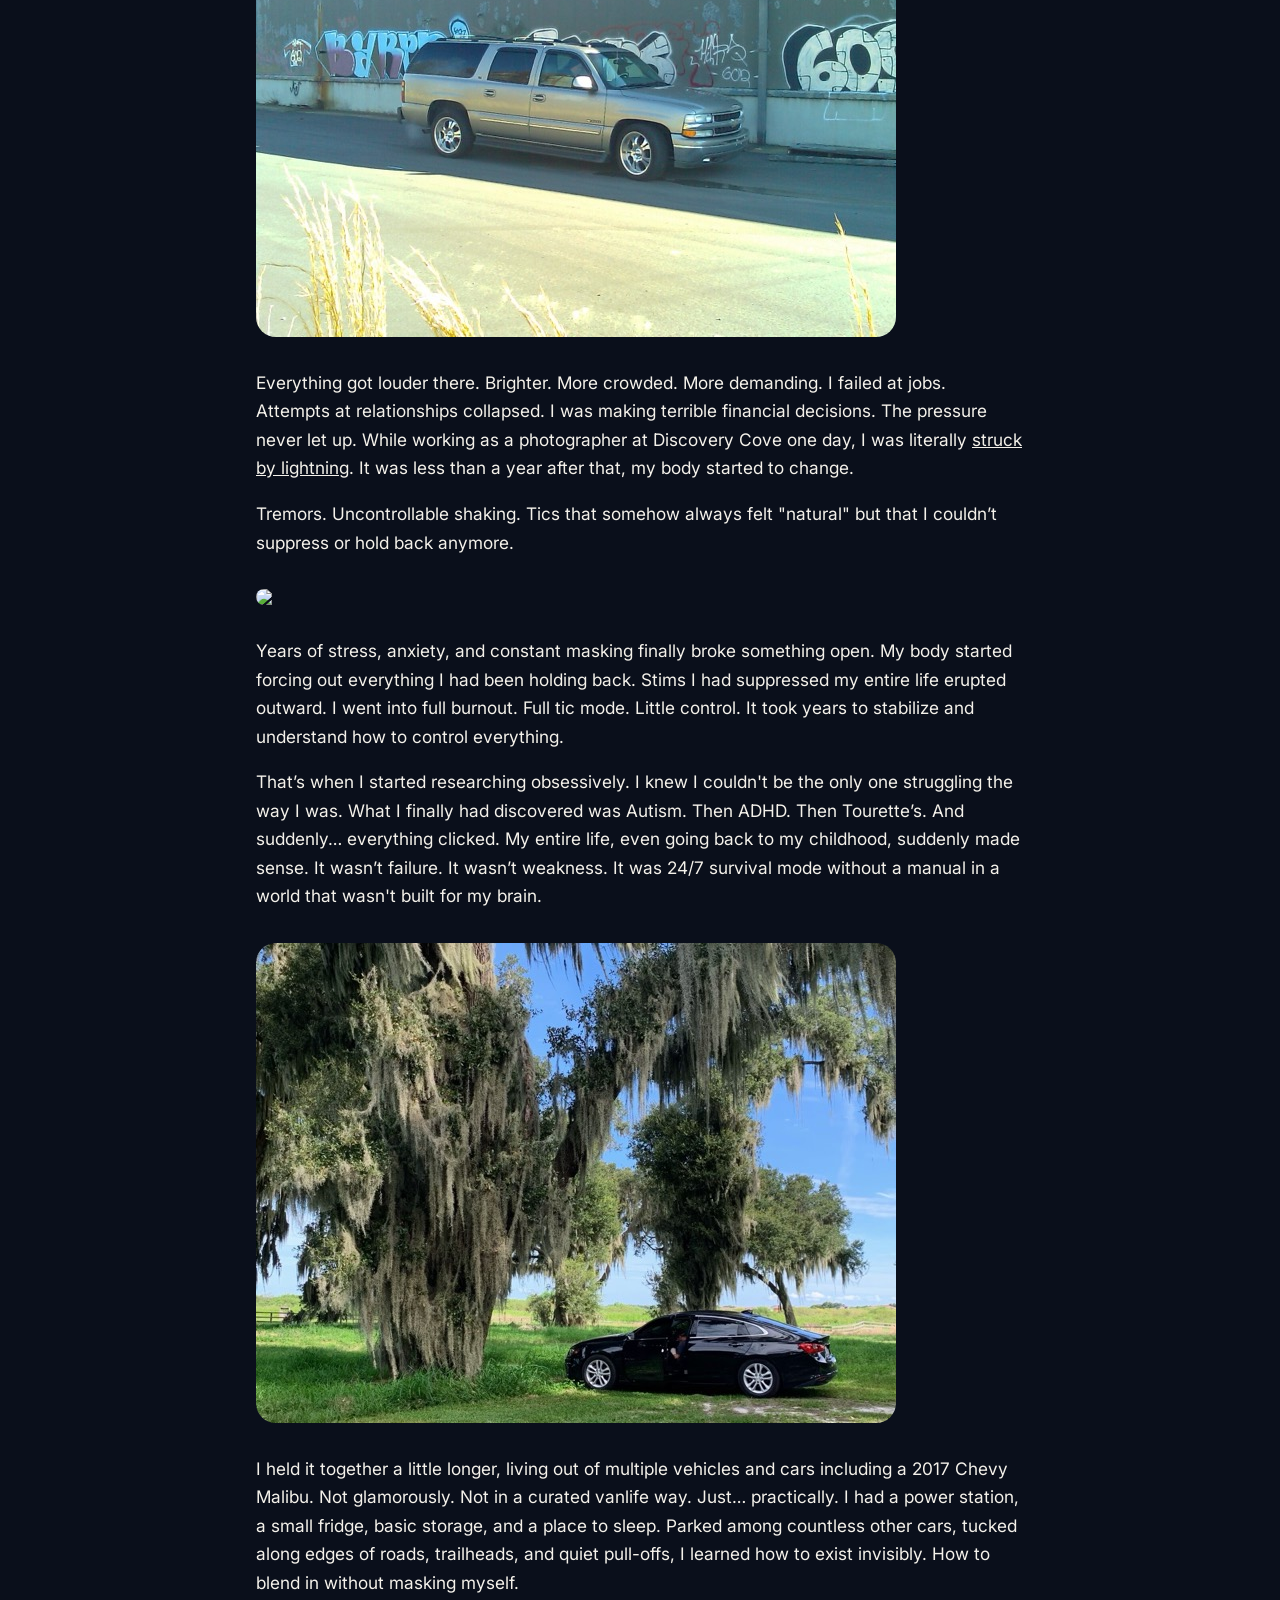
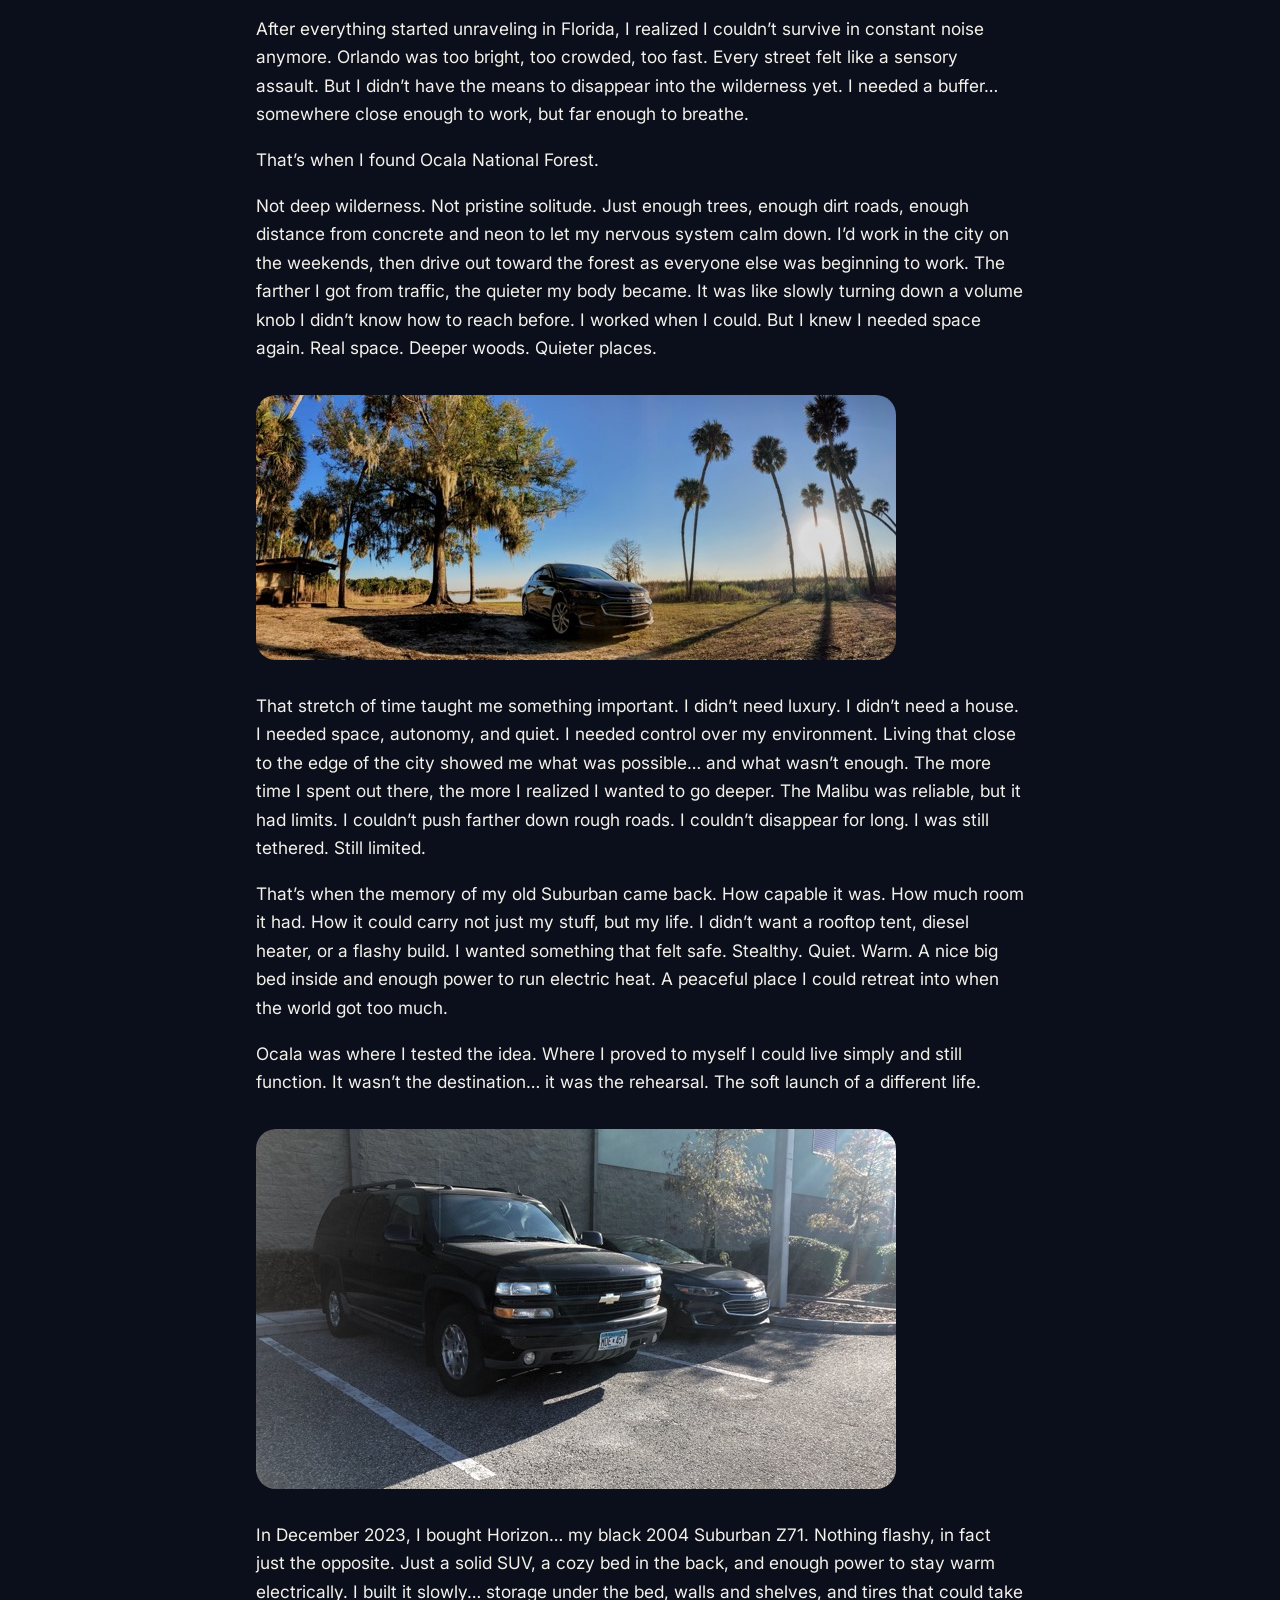
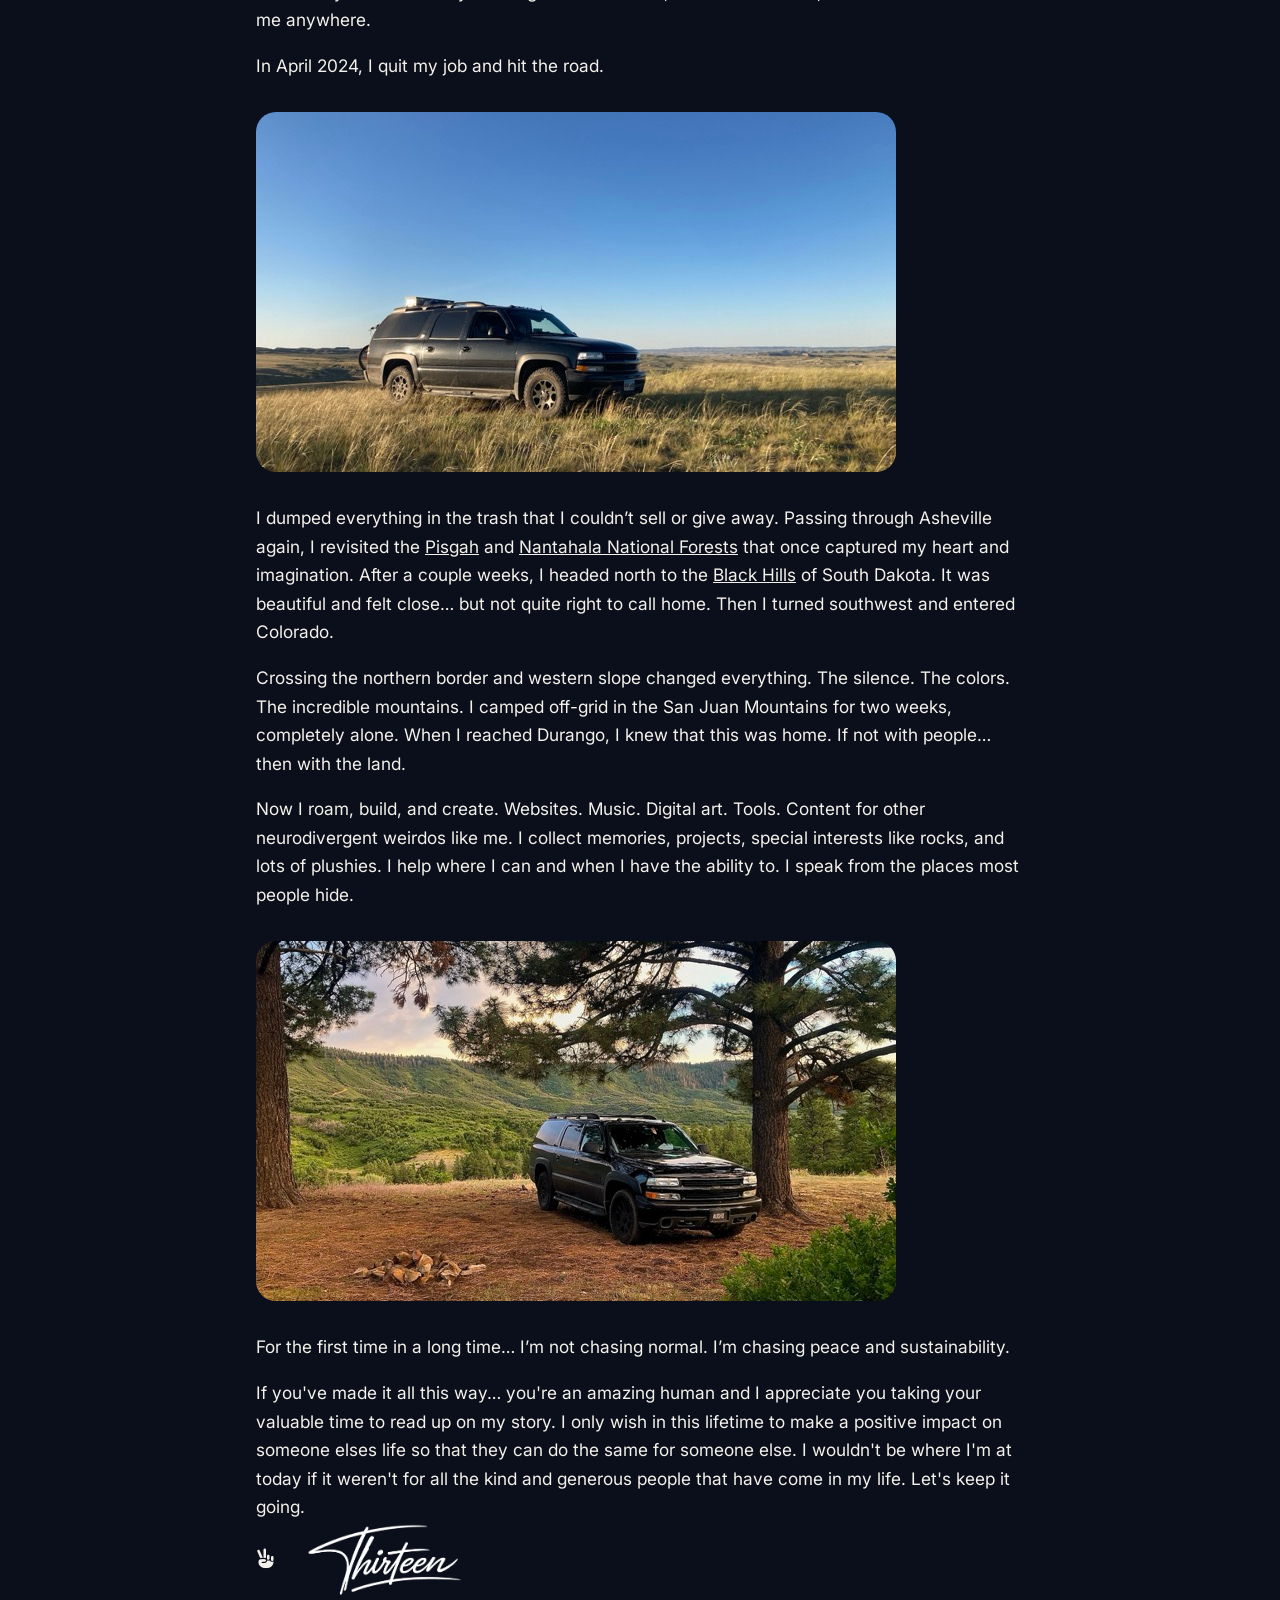
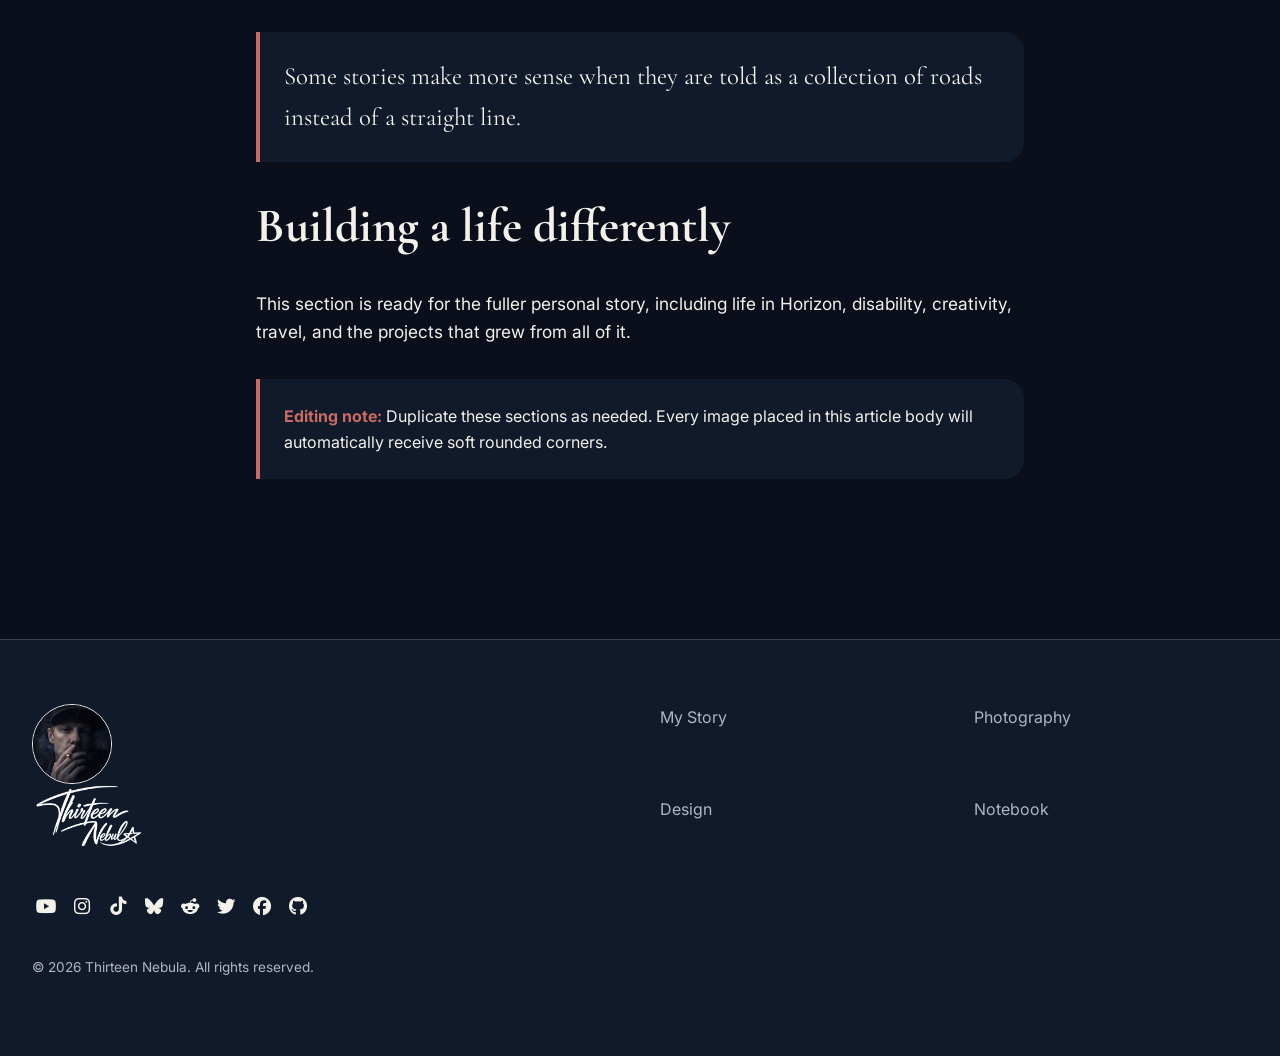
==== commit 3daaffd1: "Fix image tag in about.html" ====
--- a/about.html
+++ b/about.html
@@ -68,7 +68,7 @@
           <p>That stretch of time taught me something important. I didn’t need luxury. I didn’t need a house. I needed space, autonomy, and quiet. I needed control over my environment. Living that close to the edge of the city showed me what was possible… and what wasn’t enough. The more time I spent out there, the more I realized I wanted to go deeper. The Malibu was reliable, but it had limits. I couldn’t push farther down rough roads. I couldn’t disappear for long. I was still tethered. Still limited.</p>
           <p>That’s when the memory of my old Suburban came back. How capable it was. How much room it had. How it could carry not just my stuff, but my life. I didn’t want a rooftop tent, diesel heater, or a flashy build. I wanted something that felt safe. Stealthy. Quiet. Warm. A nice big bed inside and enough power to run electric heat. A peaceful place I could retreat into when the world got too much.</p>
           <p>Ocala was where I tested the idea. Where I proved to myself I could live simply and still function. It wasn’t the destination… it was the rehearsal. The soft launch of a different life.</p>
-          <p><img src=img/about-11.jpg" class="post-img" /></p>
+          <p><img src="img/about-11.jpg" class="post-img" /></p>
           <p>In December 2023, I bought Horizon… my black 2004 Suburban Z71. Nothing flashy, in fact just the opposite. Just a solid SUV, a cozy bed in the back, and enough power to stay warm electrically. I built it slowly… storage under the bed, walls and shelves, and tires that could take me anywhere.</p>
           <p>In April 2024, I quit my job and hit the road.</p>
           <p><img src="img/about-12.jpg" class="post-img" /></p>
